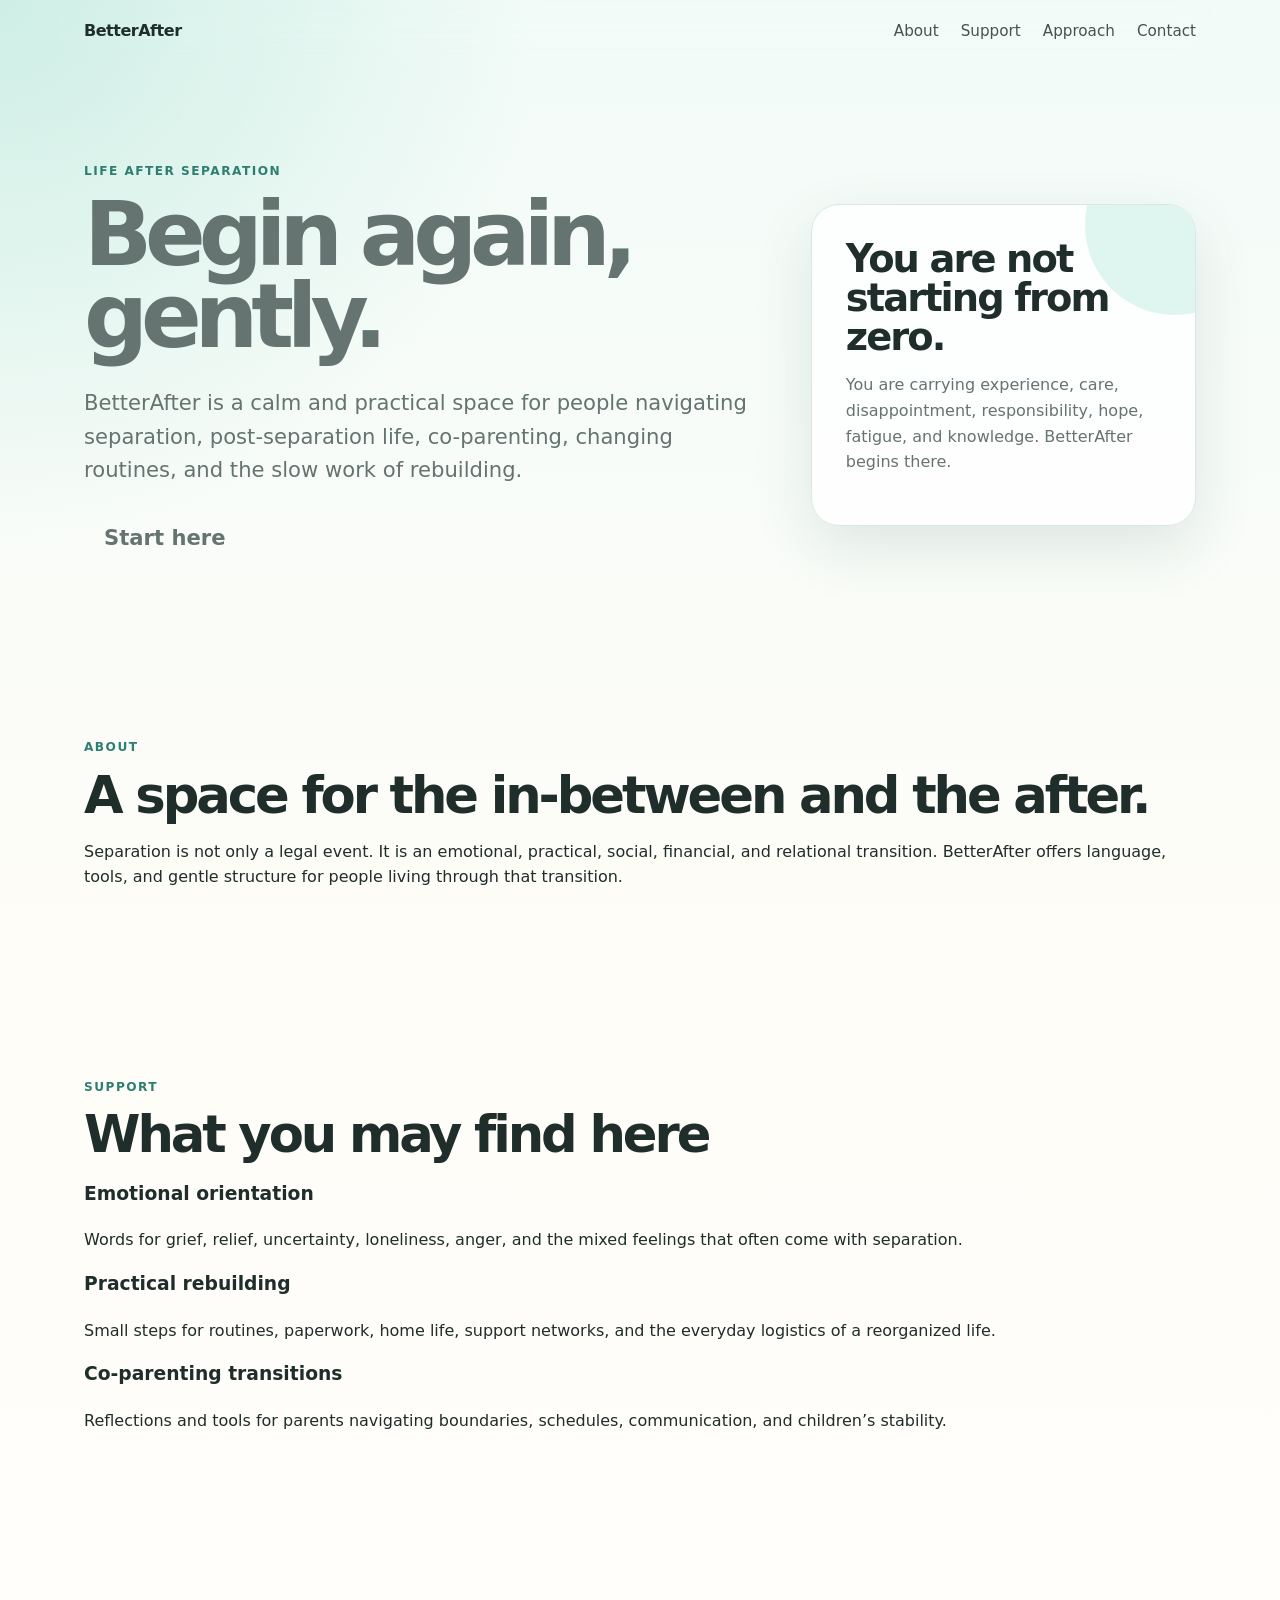
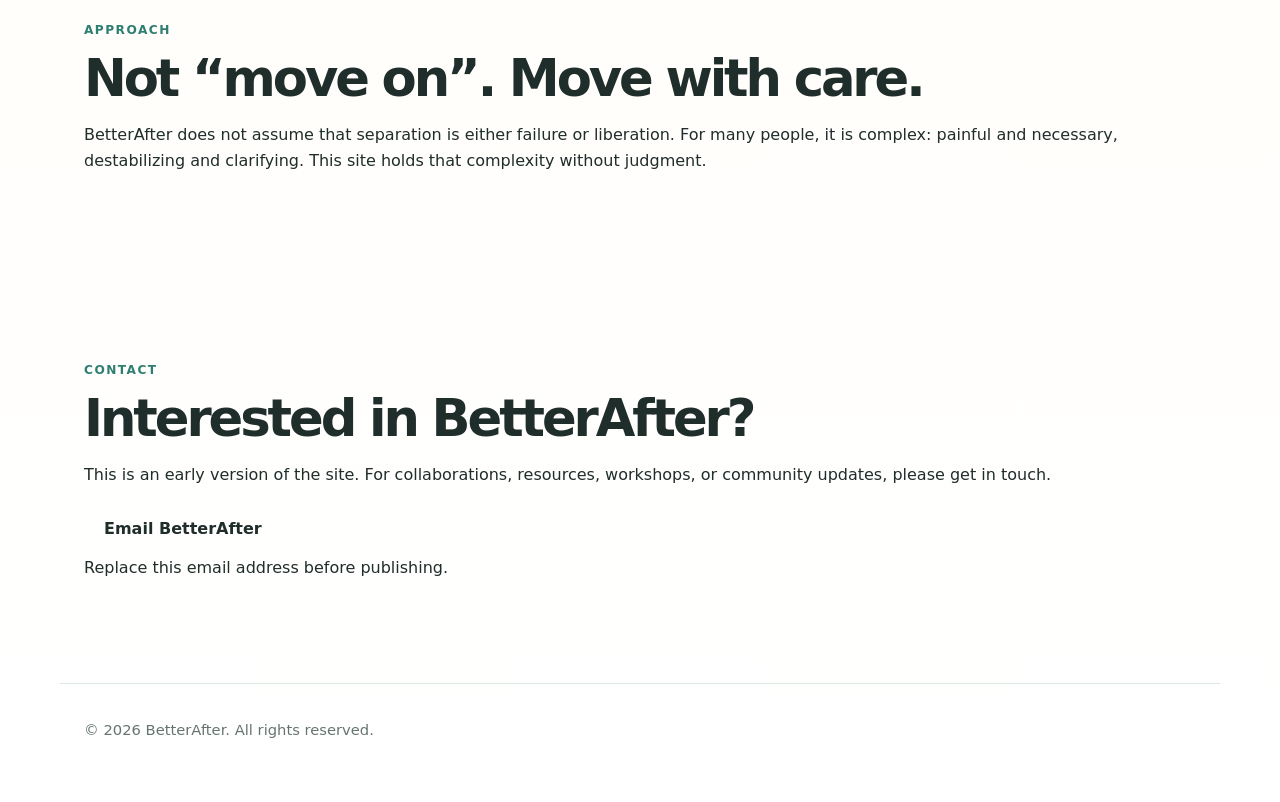
==== index.html @ f7c809de "Refactor index.html for improved content and layout Updated the content and structure of the index.h" ====
<!DOCTYPE html>
<html lang="en">
<head>
  <meta charset="UTF-8" />
  <meta name="viewport" content="width=device-width, initial-scale=1.0" />

  <title>BetterAfter</title>
  <meta name="description" content="BetterAfter is a gentle, practical space for people navigating life after separation." />

  <link rel="stylesheet" href="styles.css" />
</head>

<body>
  <header class="site-header">
    <div class="logo">BetterAfter</div>

    <nav class="main-nav">
      <a href="#about">About</a>
      <a href="#support">Support</a>
      <a href="#approach">Approach</a>
      <a href="#contact">Contact</a>
    </nav>
  </header>

  <main>
    <section class="hero">
      <div class="hero-text">
        <p class="eyebrow">Life after separation</p>
        <h1>Begin again, gently.</h1>
        <p class="lead">
          BetterAfter is a calm and practical space for people navigating separation,
          post-separation life, co-parenting, changing routines, and the slow work of rebuilding.
        </p>
        <a class="button" href="#about">Start here</a>
      </div>

      <div class="hero-card">
        <h2>You are not starting from zero.</h2>
        <p>
          You are carrying experience, care, disappointment, responsibility,
          hope, fatigue, and knowledge. BetterAfter begins there.
        </p>
      </div>
    </section>

    <section id="about" class="section">
      <p class="eyebrow">About</p>
      <h2>A space for the in-between and the after.</h2>
      <p>
        Separation is not only a legal event. It is an emotional, practical,
        social, financial, and relational transition. BetterAfter offers language,
        tools, and gentle structure for people living through that transition.
      </p>
    </section>

    <section id="support" class="section">
      <p class="eyebrow">Support</p>
      <h2>What you may find here</h2>

      <div class="cards">
        <article class="card">
          <h3>Emotional orientation</h3>
          <p>
            Words for grief, relief, uncertainty, loneliness, anger, and the mixed feelings
            that often come with separation.
          </p>
        </article>

        <article class="card">
          <h3>Practical rebuilding</h3>
          <p>
            Small steps for routines, paperwork, home life, support networks,
            and the everyday logistics of a reorganized life.
          </p>
        </article>

        <article class="card">
          <h3>Co-parenting transitions</h3>
          <p>
            Reflections and tools for parents navigating boundaries, schedules,
            communication, and children’s stability.
          </p>
        </article>
      </div>
    </section>

    <section id="approach" class="section">
      <p class="eyebrow">Approach</p>
      <h2>Not “move on”. Move with care.</h2>
      <p>
        BetterAfter does not assume that separation is either failure or liberation.
        For many people, it is complex: painful and necessary, destabilizing and clarifying.
        This site holds that complexity without judgment.
      </p>
    </section>

    <section id="contact" class="section">
      <p class="eyebrow">Contact</p>
      <h2>Interested in BetterAfter?</h2>
      <p>
        This is an early version of the site. For collaborations, resources,
        workshops, or community updates, please get in touch.
      </p>

      <a class="button" href="mailto:hello@betterafter.org">Email BetterAfter</a>
      <p class="note">Replace this email address before publishing.</p>
    </section>
  </main>

  <footer class="site-footer">
    <p>© 2026 BetterAfter. All rights reserved.</p>
  </footer>
</body>
</html>
---- styles.css ----
/* BetterAfter — static GitHub Pages stylesheet */

:root {
  --mint-50: #f2fbf8;
  --mint-100: #dff5ef;
  --mint-200: #c2eadf;
  --mint-500: #65b9a7;
  --mint-700: #2f7f71;
  --cream: #fffdf8;
  --ink: #1f2d2b;
  --muted: #657471;
  --line: #d9e8e3;
  --white: #ffffff;
  --shadow: 0 22px 60px rgba(33, 82, 73, 0.12);
  --radius-lg: 28px;
  --radius-md: 18px;
  --max-width: 1160px;
}

* {
  box-sizing: border-box;
}

html {
  scroll-behavior: smooth;
}

body {
  margin: 0;
  font-family: Inter, ui-sans-serif, system-ui, -apple-system, BlinkMacSystemFont, "Segoe UI", sans-serif;
  color: var(--ink);
  background:
    radial-gradient(circle at top left, rgba(194, 234, 223, 0.75), transparent 34rem),
    linear-gradient(180deg, var(--mint-50) 0%, var(--cream) 42%, #ffffff 100%);
  line-height: 1.6;
}

a {
  color: inherit;
}

.site-header {
  position: sticky;
  top: 0;
  z-index: 20;
  max-width: var(--max-width);
  margin: 0 auto;
  padding: 18px 24px;
  display: flex;
  align-items: center;
  justify-content: space-between;
  backdrop-filter: blur(18px);
}

.logo {
  display: inline-flex;
  align-items: center;
  gap: 10px;
  text-decoration: none;
  font-weight: 800;
  letter-spacing: -0.03em;
}

.logo-mark {
  width: 42px;
  height: 42px;
  display: grid;
  place-items: center;
  border-radius: 50%;
  background: var(--ink);
  color: var(--white);
  font-size: 0.9rem;
}

.logo-text {
  font-size: 1.15rem;
}

.main-nav {
  display: flex;
  align-items: center;
  gap: 22px;
  font-size: 0.95rem;
}

.main-nav a {
  text-decoration: none;
  color: var(--ink);
  opacity: 0.82;
}

.main-nav a:hover {
  opacity: 1;
}

.nav-button {
  padding: 10px 16px;
  border: 1px solid var(--line);
  border-radius: 999px;
  background: rgba(255, 255, 255, 0.72);
}

.hero {
  max-width: var(--max-width);
  margin: 42px auto 0;
  padding: 58px 24px 84px;
  display: grid;
  grid-template-columns: minmax(0, 1.28fr) minmax(320px, 0.72fr);
  gap: 42px;
  align-items: center;
}

.eyebrow,
.section-kicker,
.card-label,
.resource-type {
  margin: 0 0 12px;
  color: var(--mint-700);
  text-transform: uppercase;
  letter-spacing: 0.12em;
  font-size: 0.76rem;
  font-weight: 800;
}

h1,
h2,
h3,
p {
  margin-top: 0;
}

h1 {
  max-width: 850px;
  font-size: clamp(3rem, 7vw, 6.8rem);
  line-height: 0.92;
  letter-spacing: -0.08em;
  margin-bottom: 28px;
}

.hero-text {
  max-width: 720px;
  color: var(--muted);
  font-size: clamp(1.08rem, 2vw, 1.32rem);
}

.hero-actions {
  display: flex;
  gap: 14px;
  flex-wrap: wrap;
  margin-top: 32px;
}

.button {
  display: inline-flex;
  align-items: center;
  justify-content: center;
  min-height: 48px;
  padding: 13px 20px;
  border-radius: 999px;
  text-decoration: none;
  font-weight: 750;
  transition: transform 0.18s ease, box-shadow 0.18s ease, background 0.18s ease;
}

.button:hover {
  transform: translateY(-2px);
}

.button.primary {
  background: var(--ink);
  color: var(--white);
  box-shadow: 0 12px 30px rgba(31, 45, 43, 0.18);
}

.button.secondary {
  background: var(--white);
  color: var(--ink);
  border: 1px solid var(--line);
}

.hero-card {
  background: rgba(255, 255, 255, 0.82);
  border: 1px solid var(--line);
  border-radius: var(--radius-lg);
  padding: 34px;
  box-shadow: var(--shadow);
  position: relative;
  overflow: hidden;
}

.hero-card::before {
  content: "";
  position: absolute;
  width: 180px;
  height: 180px;
  right: -70px;
  top: -70px;
  background: var(--mint-100);
  border-radius: 50%;
}

.hero-card h2 {
  position: relative;
  font-size: clamp(1.8rem, 3vw, 2.6rem);
  line-height: 1.02;
  letter-spacing: -0.05em;
  margin-bottom: 16px;
}

.hero-card p {
  position: relative;
  color: var(--muted);
}

.strip {
  border-top: 1px solid var(--line);
  border-bottom: 1px solid var(--line);
  background: rgba(255, 255, 255, 0.72);
  padding: 26px 24px;
}

.strip p {
  max-width: 920px;
  margin: 0 auto;
  text-align: center;
  font-size: clamp(1.15rem, 2vw, 1.55rem);
  letter-spacing: -0.02em;
  font-weight: 680;
}

.section {
  max-width: var(--max-width);
  margin: 0 auto;
  padding: 86px 24px;
}

.two-column {
  display: grid;
  grid-template-columns: 0.9fr 1.1fr;
  gap: 72px;
}

.section h2 {
  font-size: clamp(2rem, 4vw, 3.8rem);
  line-height: 1;
  letter-spacing: -0.06em;
  margin-bottom: 18px;
}

.section-text {
  color: var(--muted);
  font-size: 1.08rem;
}

.section-heading {
  max-width: 760px;
  margin-bottom: 34px;
}

.cards-grid {
  display: grid;
  grid-template-columns: repeat(4, 1fr);
  gap: 18px;
}

.info-card {
  background: var(--white);
  border: 1px solid var(--line);
  border-radius: var(--radius-md);
  padding: 24px;
  box-shadow: 0 12px 34px rgba(33, 82, 73, 0.07);
}

.icon {
  display: inline-grid;
  place-items: center;
  width: 42px;
  height: 42px;
  border-radius: 50%;
  background: var(--mint-100);
  color: var(--mint-700);
  font-weight: 850;
  font-size: 0.8rem;
  margin-bottom: 28px;
}

.info-card h3,
.resource-item h3,
.principles h3 {
  font-size: 1.25rem;
  line-height: 1.12;
  letter-spacing: -0.035em;
  margin-bottom: 10px;
}

.info-card p,
.resource-item p,
.principles p {
  color: var(--muted);
  margin-bottom: 0;
}

.soft-panel {
  background: var(--ink);
  color: var(--white);
  border-radius: var(--radius-lg);
  padding: 54px;
  display: grid;
  grid-template-columns: 1fr 1fr;
  gap: 54px;
  margin-top: 32px;
  margin-bottom: 32px;
  box-shadow: var(--shadow);
}

.soft-panel .section-kicker {
  color: var(--mint-200);
}

.soft-panel p {
  color: rgba(255, 255, 255, 0.78);
}

.principles {
  display: grid;
  gap: 16px;
}

.principles > div {
  border: 1px solid rgba(255, 255, 255, 0.16);
  border-radius: var(--radius-md);
  padding: 22px;
  background: rgba(255, 255, 255, 0.04);
}

.principles h3 {
  color: var(--white);
}

.resource-list {
  display: grid;
  gap: 16px;
}

.resource-item {
  display: grid;
  grid-template-columns: 150px 1fr 1.3fr auto;
  gap: 22px;
  align-items: center;
  background: var(--white);
  border: 1px solid var(--line);
  border-radius: var(--radius-md);
  padding: 22px;
}

.resource-item .resource-type,
.resource-item h3,
.resource-item p {
  margin: 0;
}

.resource-item a {
  color: var(--mint-700);
  font-weight: 800;
  text-decoration: none;
  white-space: nowrap;
}

.community-section {
  border-top: 1px solid var(--line);
}

.contact-section {
  padding-top: 34px;
}

.contact-card {
  max-width: 760px;
  margin: 0 auto;
  text-align: center;
  background: linear-gradient(180deg, var(--mint-100), var(--white));
  border: 1px solid var(--line);
  border-radius: var(--radius-lg);
  padding: 48px 34px;
  box-shadow: var(--shadow);
}

.contact-card p {
  color: var(--muted);
}

.small-note {
  margin-top: 18px;
  font-size: 0.88rem;
}

.site-footer {
  max-width: var(--max-width);
  margin: 0 auto;
  padding: 34px 24px 46px;
  border-top: 1px solid var(--line);
  display: flex;
  justify-content: space-between;
  gap: 20px;
  color: var(--muted);
  font-size: 0.92rem;
}

.footer-note {
  margin-bottom: 0;
}

@media (max-width: 960px) {
  .site-header {
    align-items: flex-start;
    gap: 18px;
  }

  .main-nav {
    justify-content: flex-end;
    flex-wrap: wrap;
    gap: 12px 18px;
  }

  .hero,
  .two-column,
  .soft-panel {
    grid-template-columns: 1fr;
  }

  .hero {
    padding-top: 34px;
  }

  .cards-grid {
    grid-template-columns: repeat(2, 1fr);
  }

  .resource-item {
    grid-template-columns: 1fr;
  }
}

@media (max-width: 640px) {
  .site-header {
    position: static;
    flex-direction: column;
  }

  .main-nav {
    justify-content: flex-start;
  }

  .hero {
    margin-top: 12px;
    padding-bottom: 54px;
  }

  h1 {
    font-size: clamp(2.7rem, 18vw, 4.7rem);
  }

  .cards-grid {
    grid-template-columns: 1fr;
  }

  .soft-panel {
    padding: 32px 22px;
    border-radius: 22px;
  }

  .site-footer {
    flex-direction: column;
  }
}
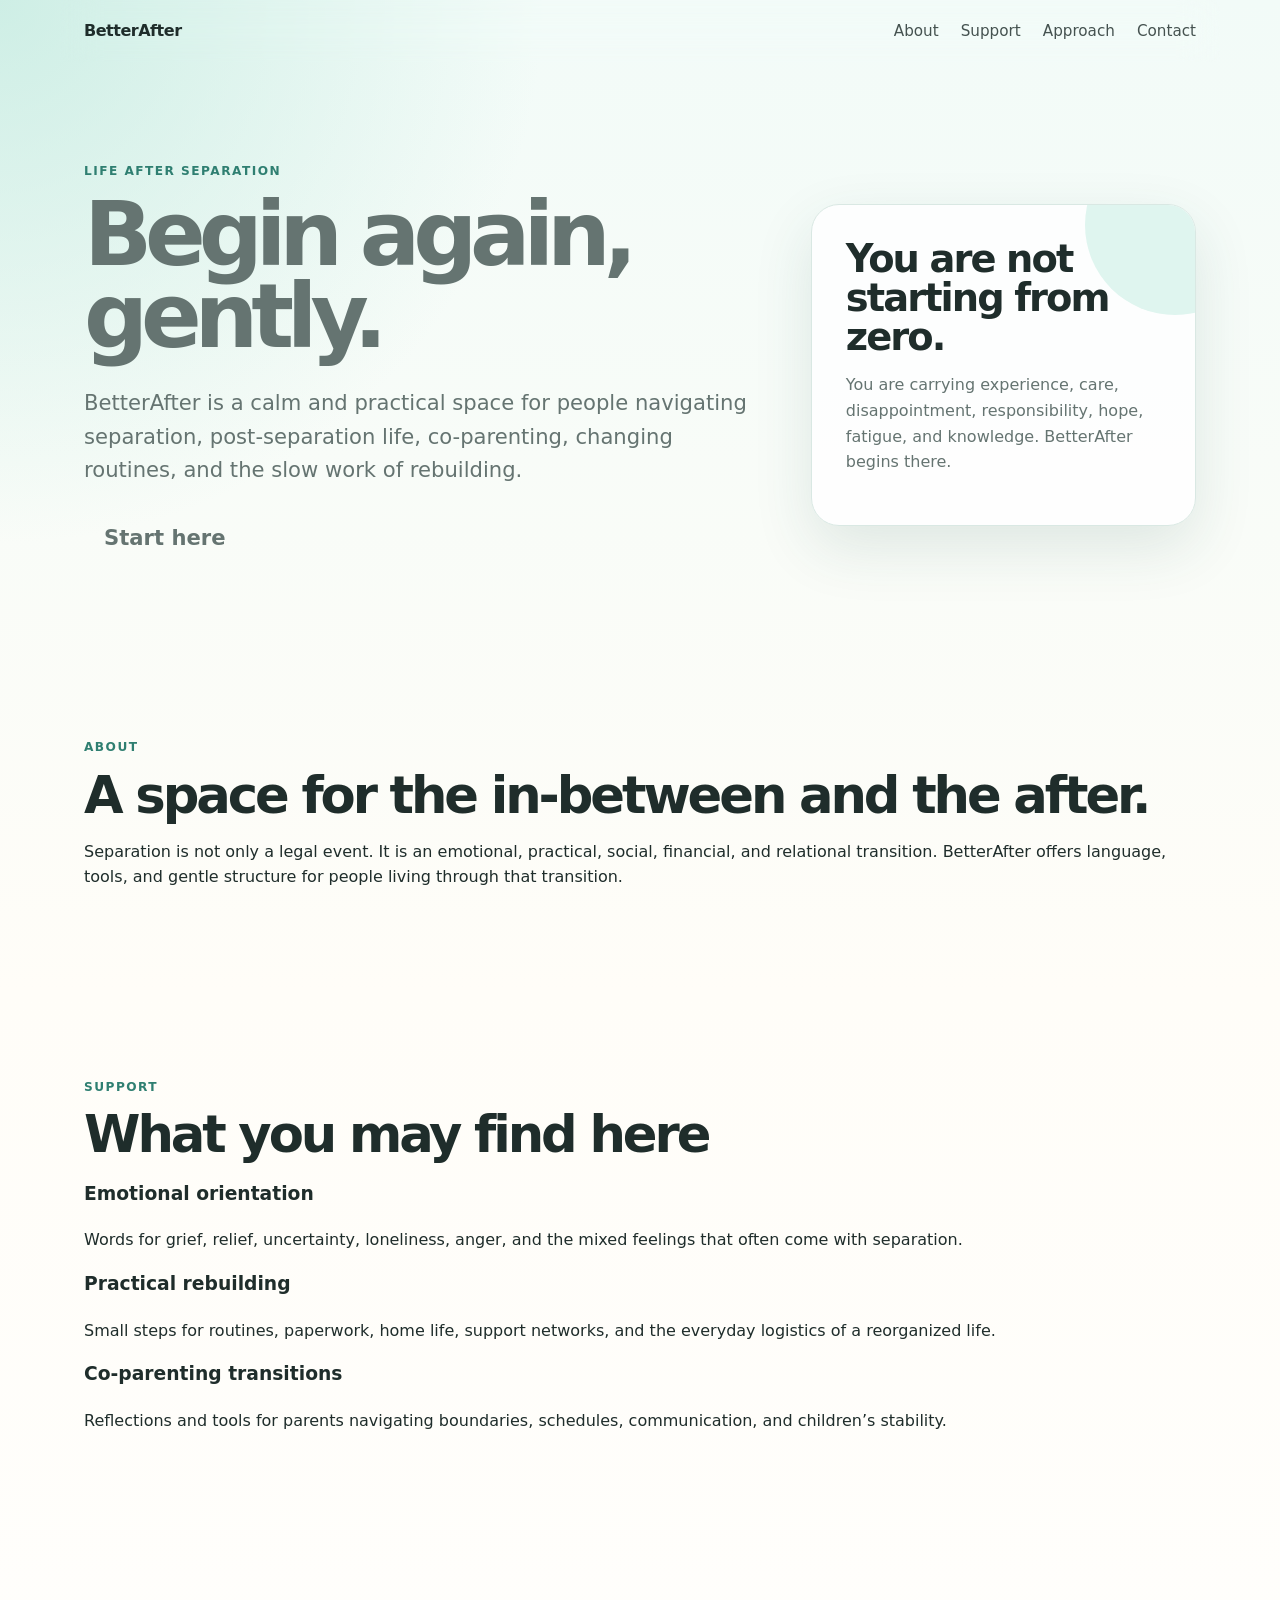
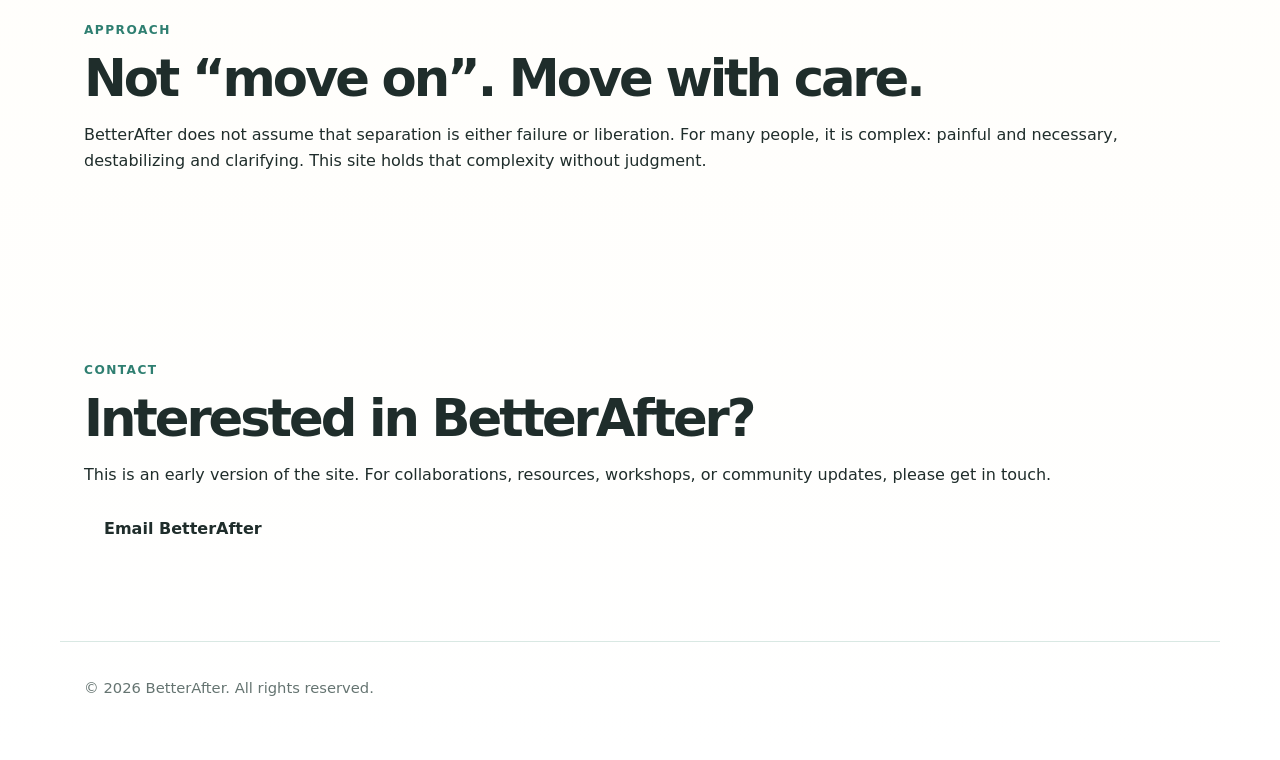
==== commit f31c0df3: "Change contact email address in index.html Updated email address in the contact link." ====
--- a/index.html
+++ b/index.html
@@ -102,8 +102,8 @@
         workshops, or community updates, please get in touch.
       </p>
 
-      <a class="button" href="mailto:hello@betterafter.org">Email BetterAfter</a>
-      <p class="note">Replace this email address before publishing.</p>
+      <a class="button" href="mailto:inbarliv@fmail.com">Email BetterAfter</a>
+   
     </section>
   </main>
 
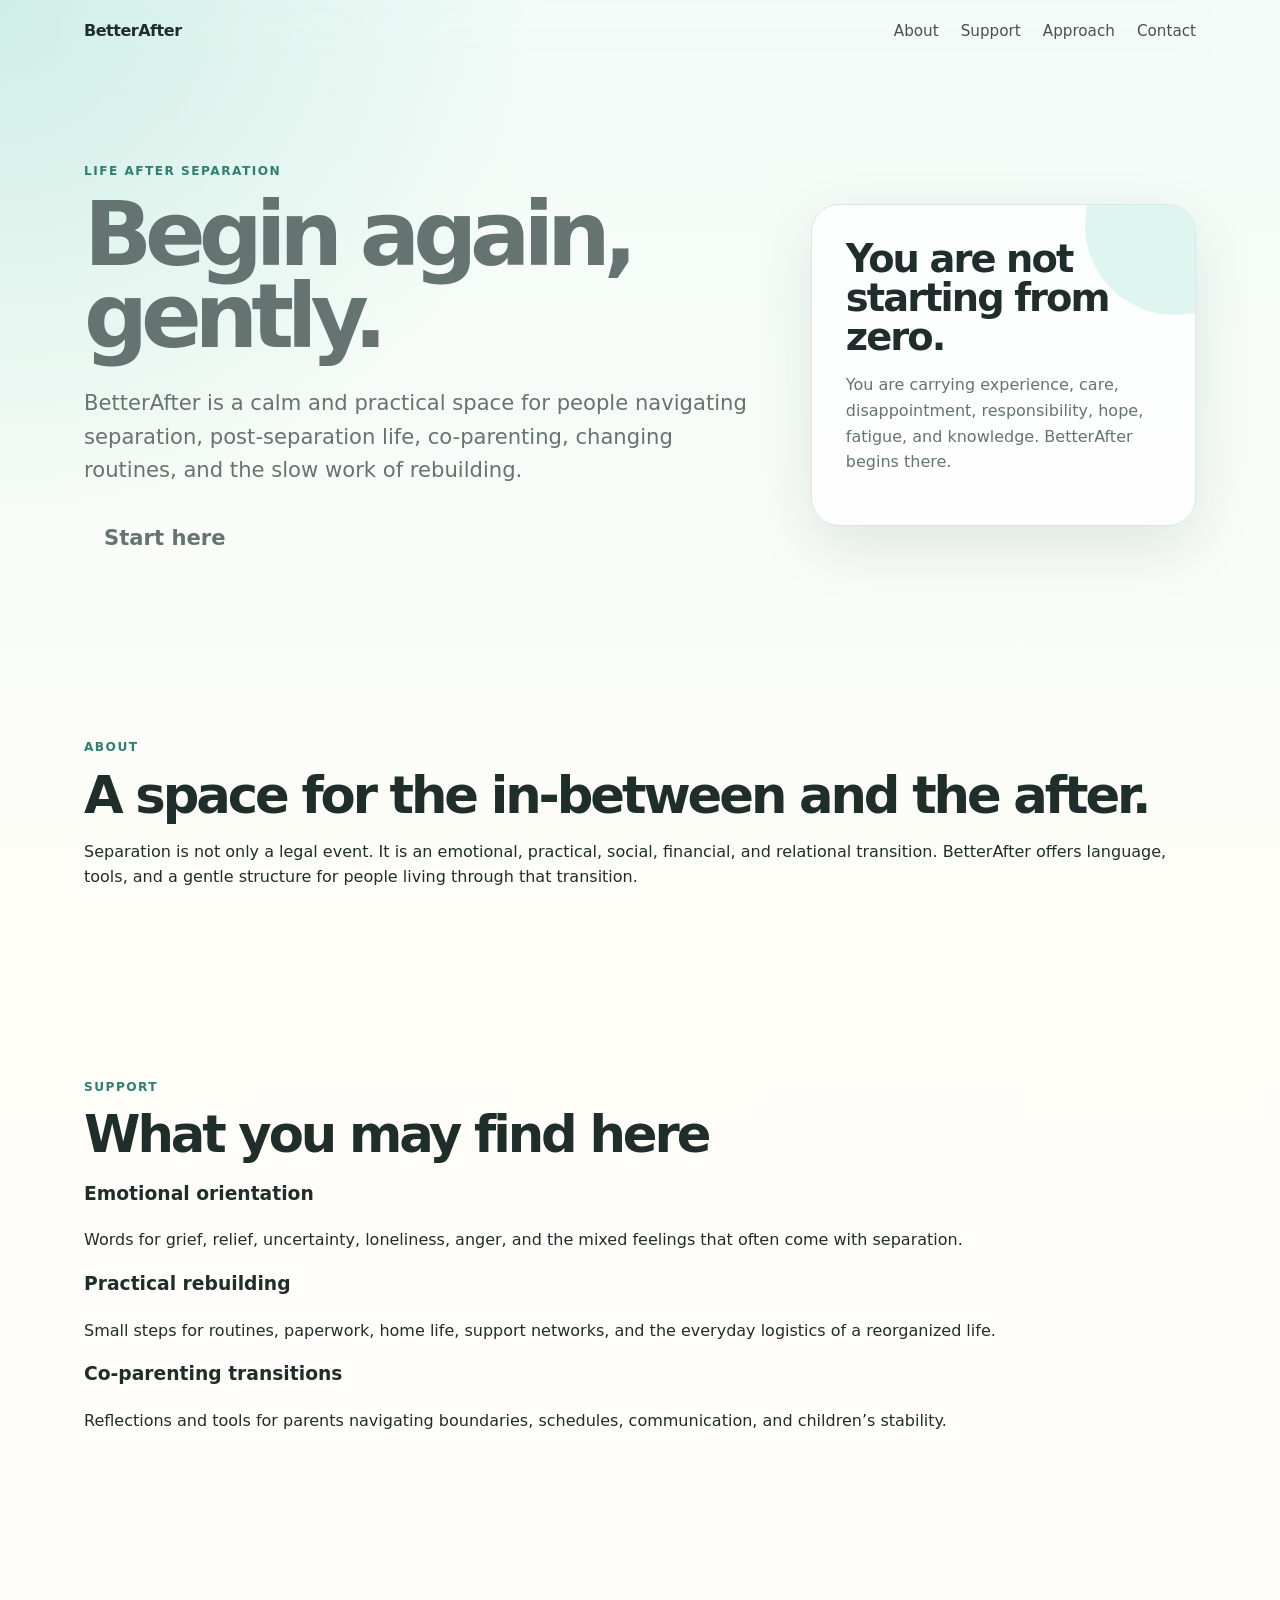
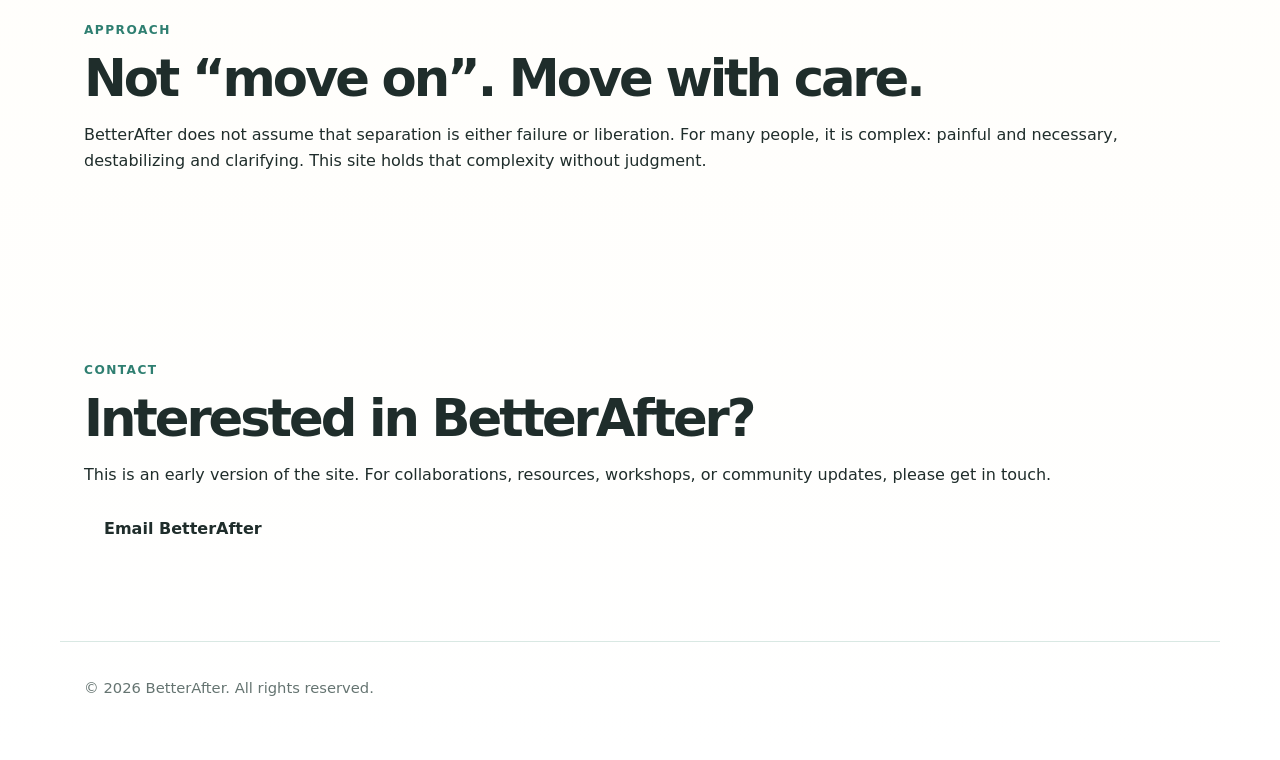
==== commit f085dd89: "Fix email address and minor text adjustments" ====
--- a/index.html
+++ b/index.html
@@ -49,7 +49,7 @@
       <p>
         Separation is not only a legal event. It is an emotional, practical,
         social, financial, and relational transition. BetterAfter offers language,
-        tools, and gentle structure for people living through that transition.
+        tools, and a gentle structure for people living through that transition.
       </p>
     </section>
 
@@ -99,11 +99,10 @@
       <h2>Interested in BetterAfter?</h2>
       <p>
         This is an early version of the site. For collaborations, resources,
-        workshops, or community updates, please get in touch.
+        workshops, or community updates, please get in touch. 
       </p>
 
-      <a class="button" href="mailto:inbarliv@fmail.com">Email BetterAfter</a>
-   
+      <a class="button" href="mailto:inbarliv@gmail.com">Email BetterAfter</a>
     </section>
   </main>
 
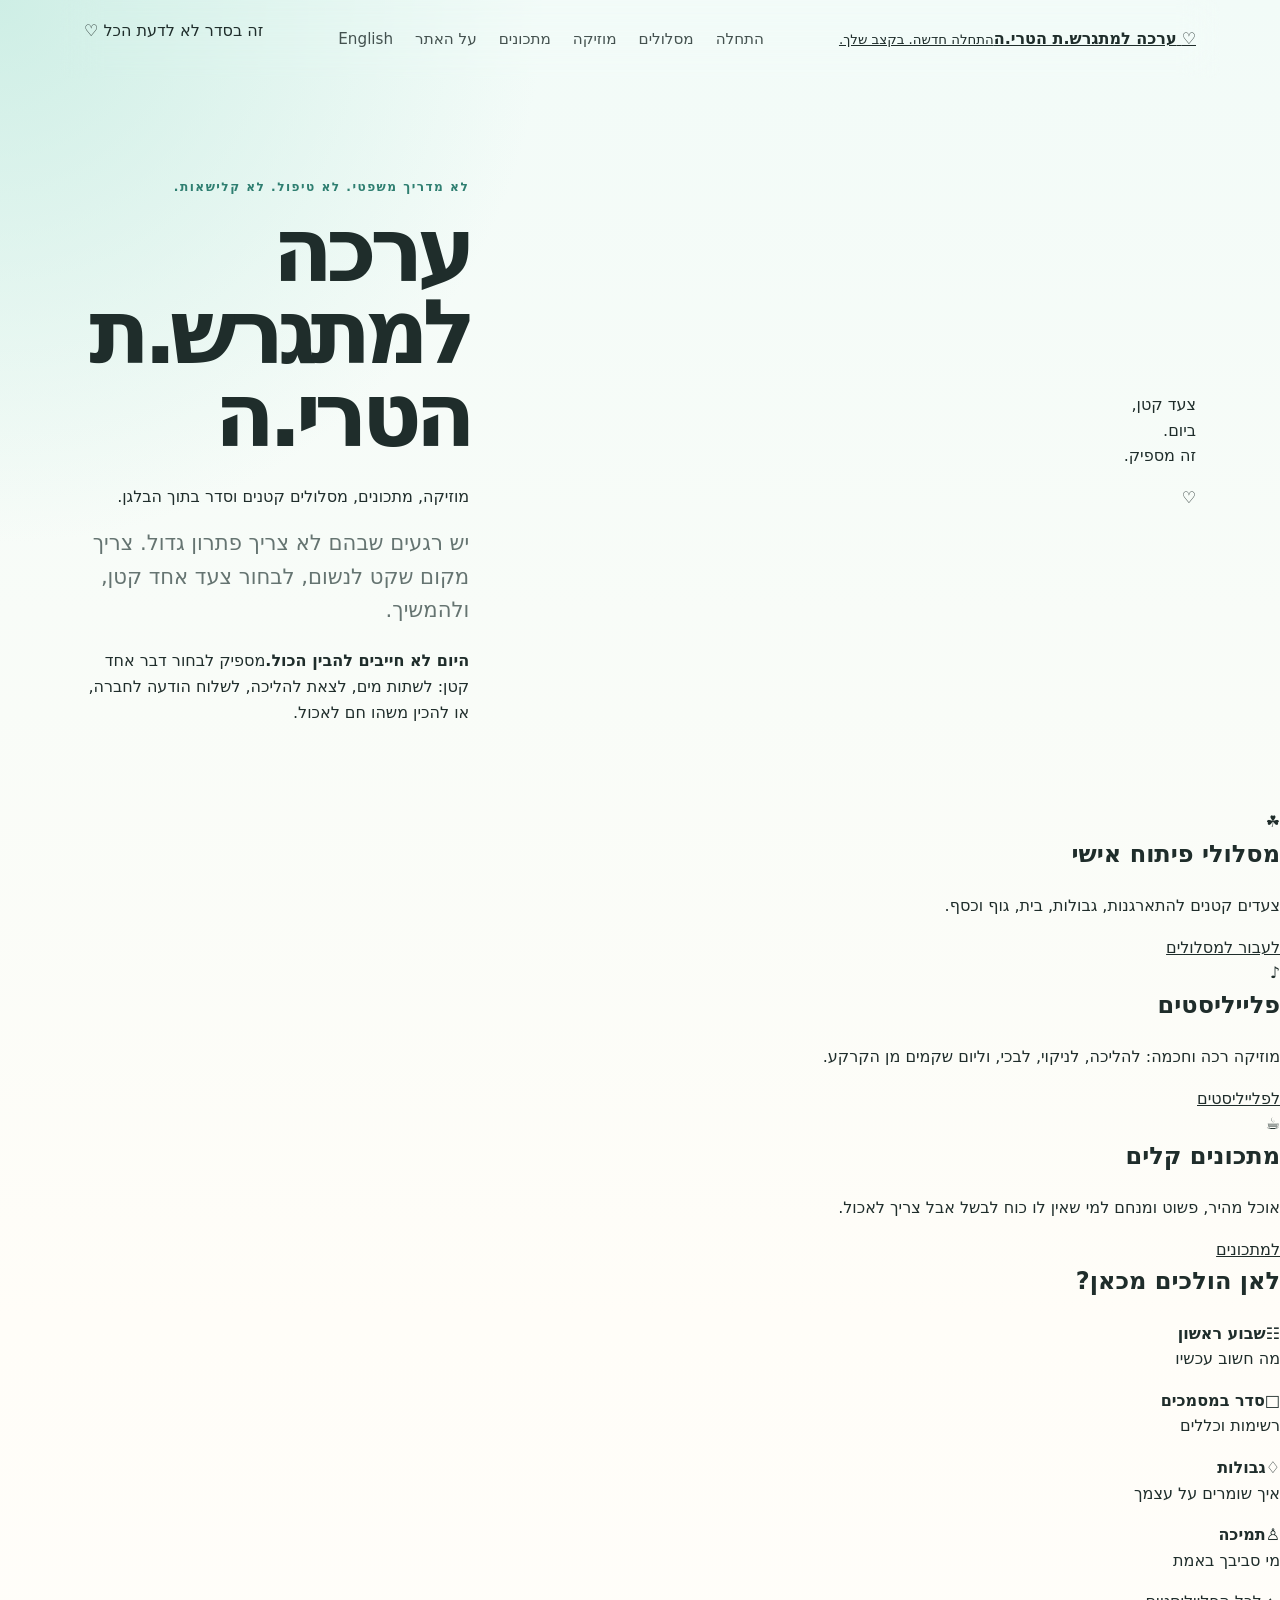
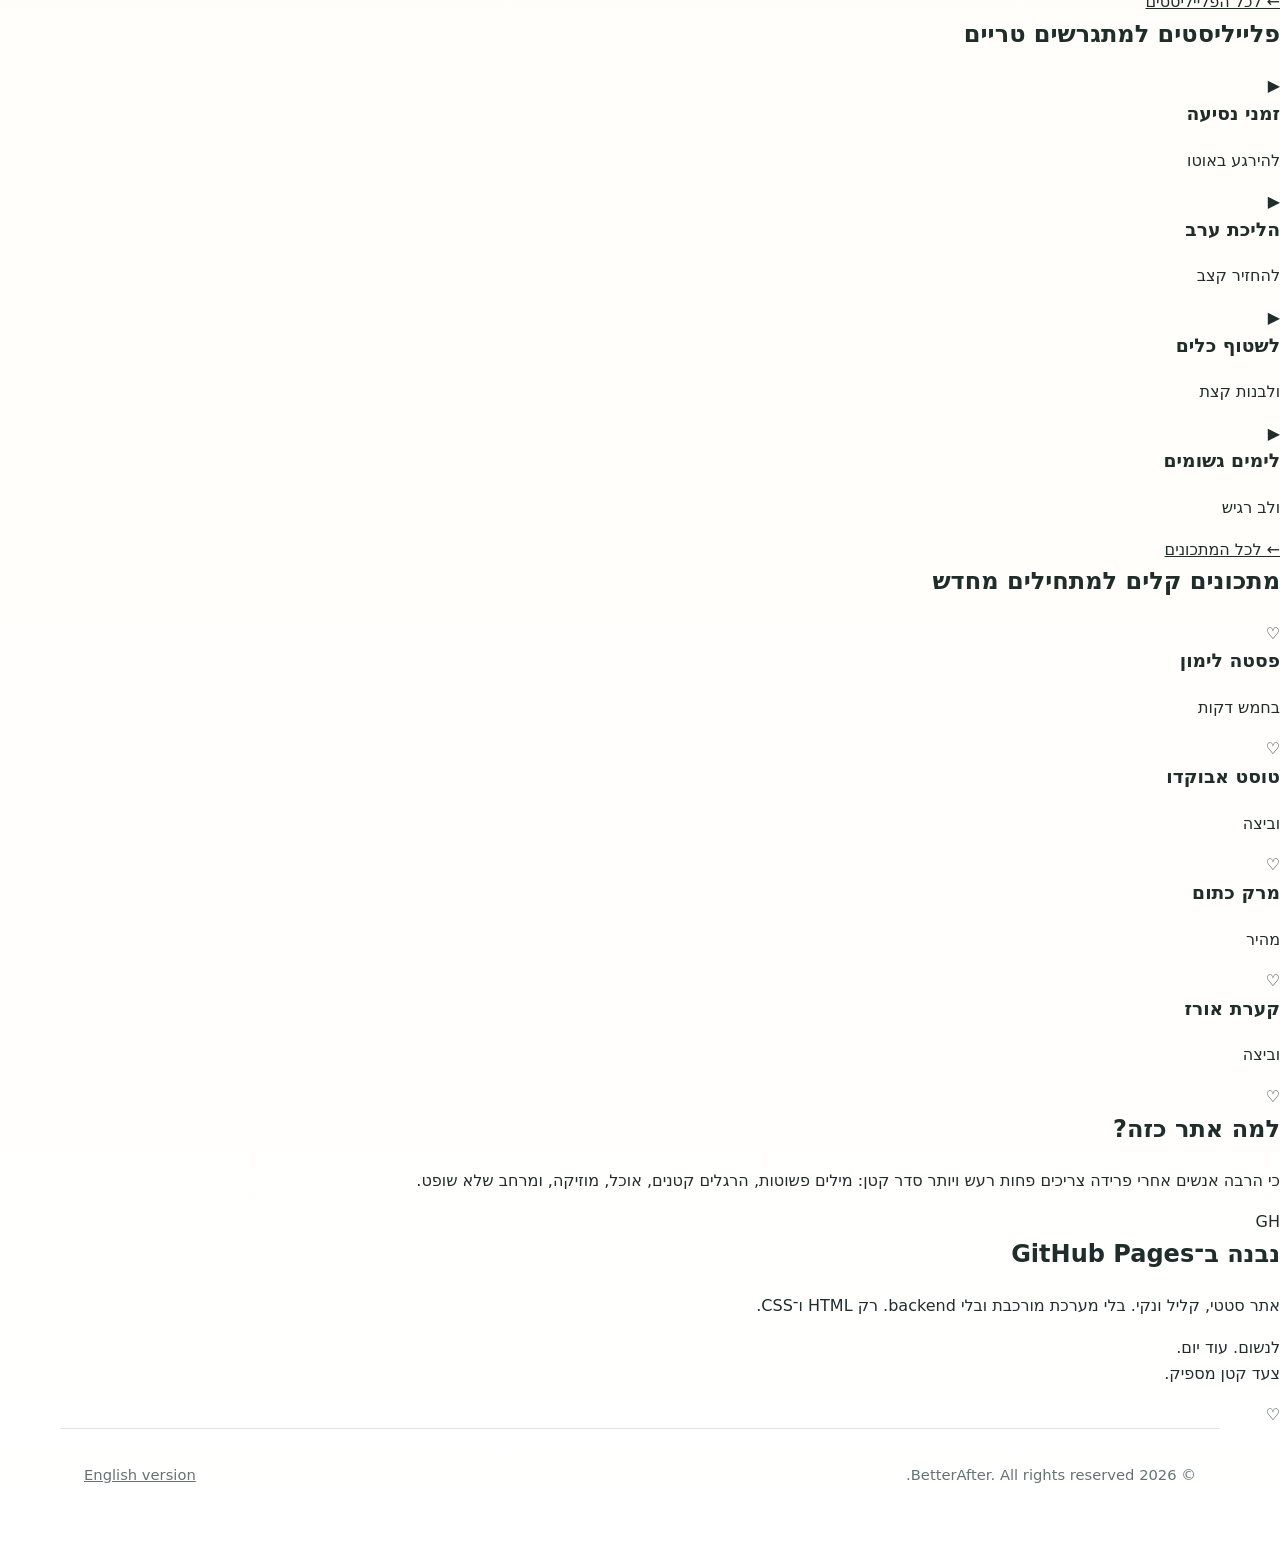
==== commit 0a4806eb: "Add files via upload" ====
--- a/index.html
+++ b/index.html
@@ -1,113 +1,88 @@
 <!DOCTYPE html>
-<html lang="en">
+<html lang="he" dir="rtl">
 <head>
   <meta charset="UTF-8" />
   <meta name="viewport" content="width=device-width, initial-scale=1.0" />
-
-  <title>BetterAfter</title>
-  <meta name="description" content="BetterAfter is a gentle, practical space for people navigating life after separation." />
-
+  <title>ערכה למתגרש.ת הטרי.ה | BetterAfter</title>
+  <meta name="description" content="ערכה עדינה, פרקטית ולא שיפוטית למי שנמצאים אחרי פרידה, במהלך פרידה או בתחילת חיים חדשים." />
   <link rel="stylesheet" href="styles.css" />
 </head>
-
 <body>
   <header class="site-header">
-    <div class="logo">BetterAfter</div>
-
-    <nav class="main-nav">
-      <a href="#about">About</a>
-      <a href="#support">Support</a>
-      <a href="#approach">Approach</a>
-      <a href="#contact">Contact</a>
+    <a class="brand" href="index.html" aria-label="BetterAfter homepage">
+      <span class="brand-icon">♡</span>
+      <span><strong>ערכה למתגרש.ת הטרי.ה</strong><small>התחלה חדשה. בקצב שלך.</small></span>
+    </a>
+    <nav class="main-nav" aria-label="ניווט ראשי">
+      <a class="active" href="index.html">התחלה</a>
+      <a href="#paths">מסלולים</a>
+      <a href="#music">מוזיקה</a>
+      <a href="#food">מתכונים</a>
+      <a href="#about">על האתר</a>
+      <a class="language-link" href="en.html">English</a>
     </nav>
+    <p class="tiny-note">זה בסדר לא לדעת הכל ♡</p>
   </header>
 
   <main>
     <section class="hero">
-      <div class="hero-text">
-        <p class="eyebrow">Life after separation</p>
-        <h1>Begin again, gently.</h1>
-        <p class="lead">
-          BetterAfter is a calm and practical space for people navigating separation,
-          post-separation life, co-parenting, changing routines, and the slow work of rebuilding.
-        </p>
-        <a class="button" href="#about">Start here</a>
+      <div class="hero-image" aria-hidden="true">
+        <div class="photo-card">
+          <div class="cup"></div>
+          <div class="notebook"><p>צעד קטן,<br>ביום.<br>זה מספיק.</p><span>♡</span></div>
+        </div>
       </div>
-
-      <div class="hero-card">
-        <h2>You are not starting from zero.</h2>
-        <p>
-          You are carrying experience, care, disappointment, responsibility,
-          hope, fatigue, and knowledge. BetterAfter begins there.
-        </p>
+      <div class="hero-content">
+        <p class="eyebrow">לא מדריך משפטי. לא טיפול. לא קלישאות.</p>
+        <h1>ערכה למתגרש.ת הטרי.ה</h1>
+        <p class="hero-subtitle">מוזיקה, מתכונים, מסלולים קטנים וסדר בתוך הבלגן.</p>
+        <p class="hero-text">יש רגעים שבהם לא צריך פתרון גדול. צריך מקום שקט לנשום, לבחור צעד אחד קטן, ולהמשיך.</p>
+        <div class="soft-message"><strong>היום לא חייבים להבין הכול.</strong><span>מספיק לבחור דבר אחד קטן: לשתות מים, לצאת להליכה, לשלוח הודעה לחברה, או להכין משהו חם לאכול.</span></div>
       </div>
     </section>
 
-    <section id="about" class="section">
-      <p class="eyebrow">About</p>
-      <h2>A space for the in-between and the after.</h2>
-      <p>
-        Separation is not only a legal event. It is an emotional, practical,
-        social, financial, and relational transition. BetterAfter offers language,
-        tools, and a gentle structure for people living through that transition.
-      </p>
+    <section id="paths" class="quick-cards" aria-label="שלוש כניסות ראשיות">
+      <article class="quick-card"><div class="circle-icon">☘</div><h2>מסלולי פיתוח אישי</h2><p>צעדים קטנים להתארגנות, גבולות, בית, גוף וכסף.</p><a href="#first-steps">לעבור למסלולים</a></article>
+      <article class="quick-card"><div class="circle-icon">♪</div><h2>פלייליסטים</h2><p>מוזיקה רכה וחכמה: להליכה, לניקוי, לבכי, וליום שקמים מן הקרקע.</p><a href="#music">לפלייליסטים</a></article>
+      <article class="quick-card"><div class="circle-icon">☕</div><h2>מתכונים קלים</h2><p>אוכל מהיר, פשוט ומנחם למי שאין לו כוח לבשל אבל צריך לאכול.</p><a href="#food">למתכונים</a></article>
     </section>
 
-    <section id="support" class="section">
-      <p class="eyebrow">Support</p>
-      <h2>What you may find here</h2>
-
-      <div class="cards">
-        <article class="card">
-          <h3>Emotional orientation</h3>
-          <p>
-            Words for grief, relief, uncertainty, loneliness, anger, and the mixed feelings
-            that often come with separation.
-          </p>
-        </article>
-
-        <article class="card">
-          <h3>Practical rebuilding</h3>
-          <p>
-            Small steps for routines, paperwork, home life, support networks,
-            and the everyday logistics of a reorganized life.
-          </p>
-        </article>
-
-        <article class="card">
-          <h3>Co-parenting transitions</h3>
-          <p>
-            Reflections and tools for parents navigating boundaries, schedules,
-            communication, and children’s stability.
-          </p>
-        </article>
-      </div>
+    <section id="first-steps" class="dashboard">
+      <article class="panel small-panel">
+        <h2>לאן הולכים מכאן?</h2>
+        <div class="icon-list">
+          <div><span>☷</span><strong>שבוע ראשון</strong><p>מה חשוב עכשיו</p></div>
+          <div><span>□</span><strong>סדר במסמכים</strong><p>רשימות וכללים</p></div>
+          <div><span>♢</span><strong>גבולות</strong><p>איך שומרים על עצמך</p></div>
+          <div><span>♙</span><strong>תמיכה</strong><p>מי סביבך באמת</p></div>
+        </div>
+      </article>
+      <article id="music" class="panel wide-panel">
+        <div class="panel-title-row"><a href="#">← לכל הפלייליסטים</a><h2>פלייליסטים למתגרשים טריים</h2></div>
+        <div class="media-row">
+          <div class="media-card"><div class="media-thumb thumb-one"><span>▶</span></div><h3>זמני נסיעה</h3><p>להירגע באוטו</p></div>
+          <div class="media-card"><div class="media-thumb thumb-two"><span>▶</span></div><h3>הליכת ערב</h3><p>להחזיר קצב</p></div>
+          <div class="media-card"><div class="media-thumb thumb-three"><span>▶</span></div><h3>לשטוף כלים</h3><p>ולבנות קצת</p></div>
+          <div class="media-card"><div class="media-thumb thumb-four"><span>▶</span></div><h3>לימים גשומים</h3><p>ולב רגיש</p></div>
+        </div>
+      </article>
+      <article id="food" class="panel wide-panel">
+        <div class="panel-title-row"><a href="#">← לכל המתכונים</a><h2>מתכונים קלים למתחילים מחדש</h2></div>
+        <div class="media-row">
+          <div class="media-card"><div class="food-thumb food-one"><span>♡</span></div><h3>פסטה לימון</h3><p>בחמש דקות</p></div>
+          <div class="media-card"><div class="food-thumb food-two"><span>♡</span></div><h3>טוסט אבוקדו</h3><p>וביצה</p></div>
+          <div class="media-card"><div class="food-thumb food-three"><span>♡</span></div><h3>מרק כתום</h3><p>מהיר</p></div>
+          <div class="media-card"><div class="food-thumb food-four"><span>♡</span></div><h3>קערת אורז</h3><p>וביצה</p></div>
+        </div>
+      </article>
     </section>
 
-    <section id="approach" class="section">
-      <p class="eyebrow">Approach</p>
-      <h2>Not “move on”. Move with care.</h2>
-      <p>
-        BetterAfter does not assume that separation is either failure or liberation.
-        For many people, it is complex: painful and necessary, destabilizing and clarifying.
-        This site holds that complexity without judgment.
-      </p>
-    </section>
-
-    <section id="contact" class="section">
-      <p class="eyebrow">Contact</p>
-      <h2>Interested in BetterAfter?</h2>
-      <p>
-        This is an early version of the site. For collaborations, resources,
-        workshops, or community updates, please get in touch. 
-      </p>
-
-      <a class="button" href="mailto:inbarliv@gmail.com">Email BetterAfter</a>
+    <section id="about" class="bottom-grid">
+      <article class="bottom-card"><div class="line-heart">♡</div><h2>למה אתר כזה?</h2><p>כי הרבה אנשים אחרי פרידה צריכים פחות רעש ויותר סדר קטן: מילים פשוטות, הרגלים קטנים, אוכל, מוזיקה, ומרחב שלא שופט.</p></article>
+      <article class="bottom-card github-card"><div class="github-mark">GH</div><h2>נבנה ב־GitHub Pages</h2><p>אתר סטטי, קליל ונקי. בלי מערכת מורכבת ובלי backend. רק HTML ו־CSS.</p></article>
+      <article class="bottom-card handwritten"><p>לנשום. עוד יום.<br>צעד קטן מספיק.</p><span>♡</span></article>
     </section>
   </main>
-
-  <footer class="site-footer">
-    <p>© 2026 BetterAfter. All rights reserved.</p>
-  </footer>
+  <footer class="site-footer"><p>© 2026 BetterAfter. All rights reserved.</p><a href="en.html">English version</a></footer>
 </body>
 </html>
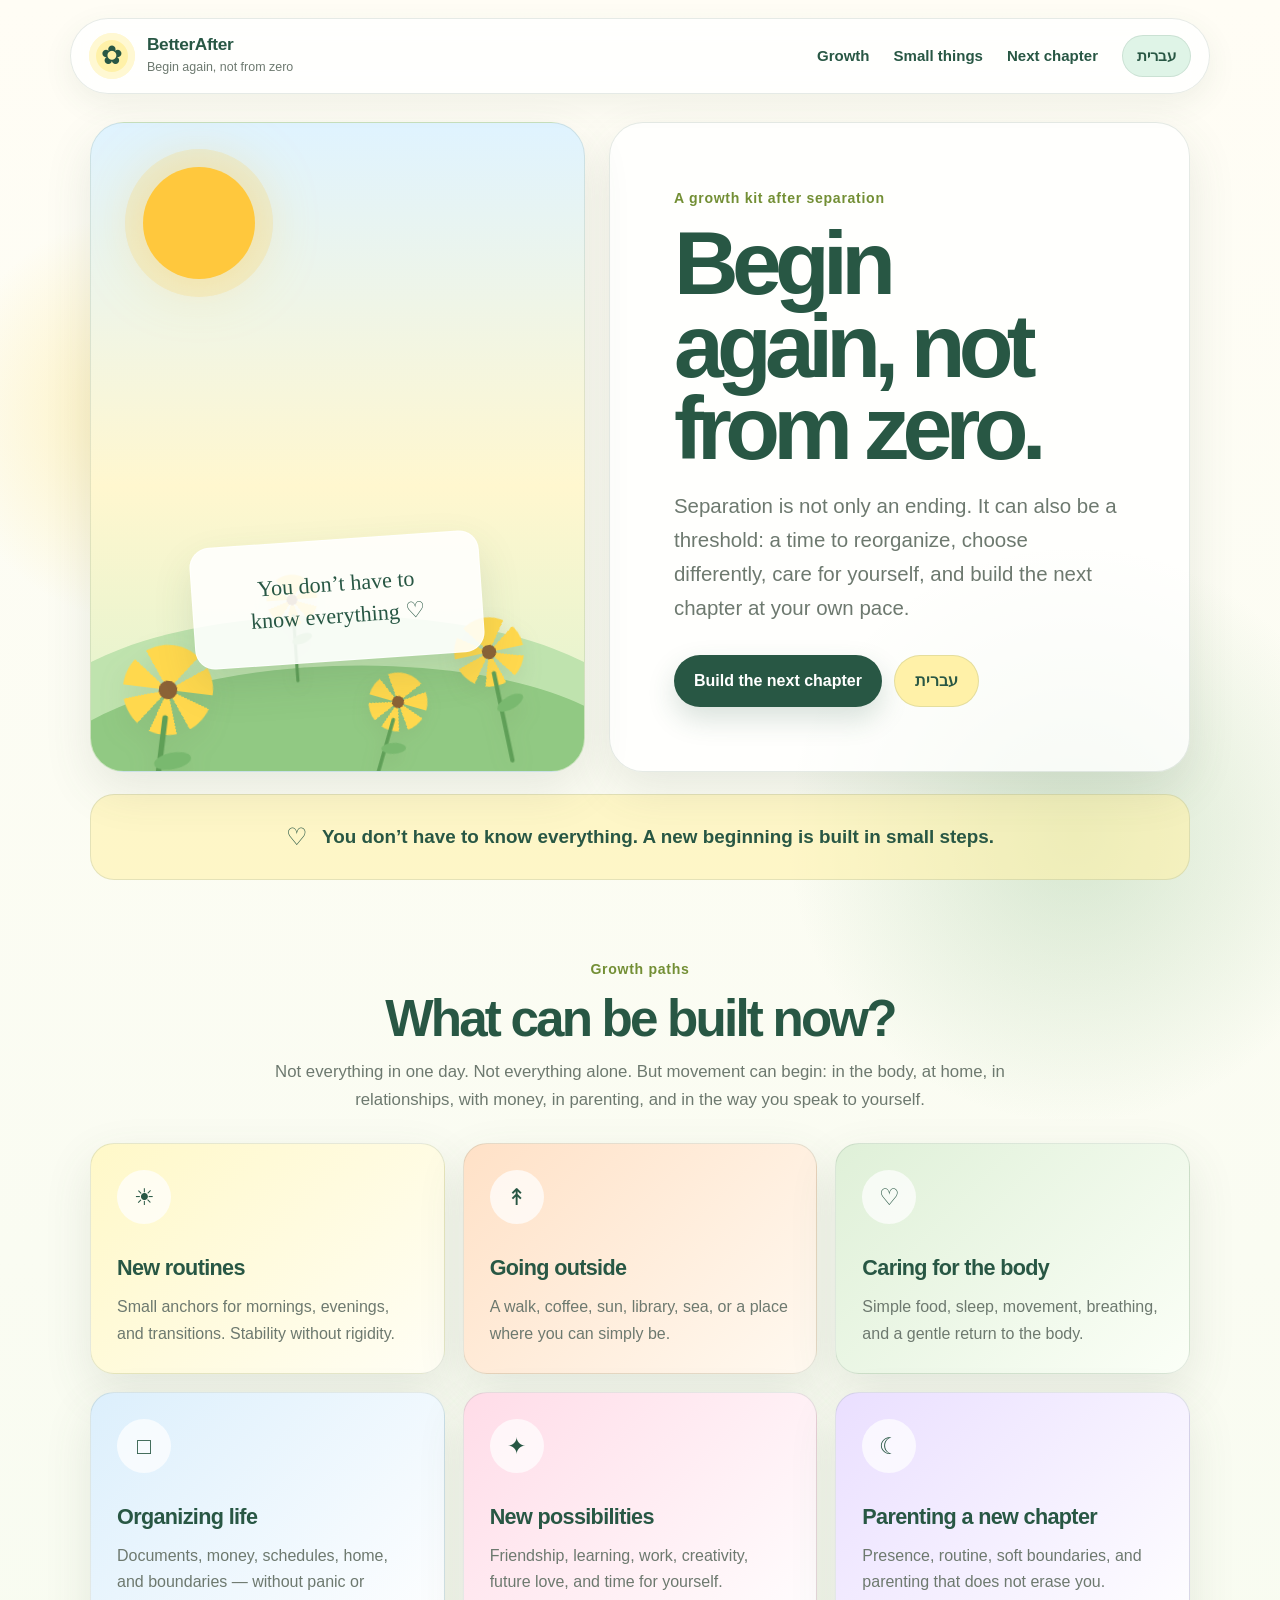
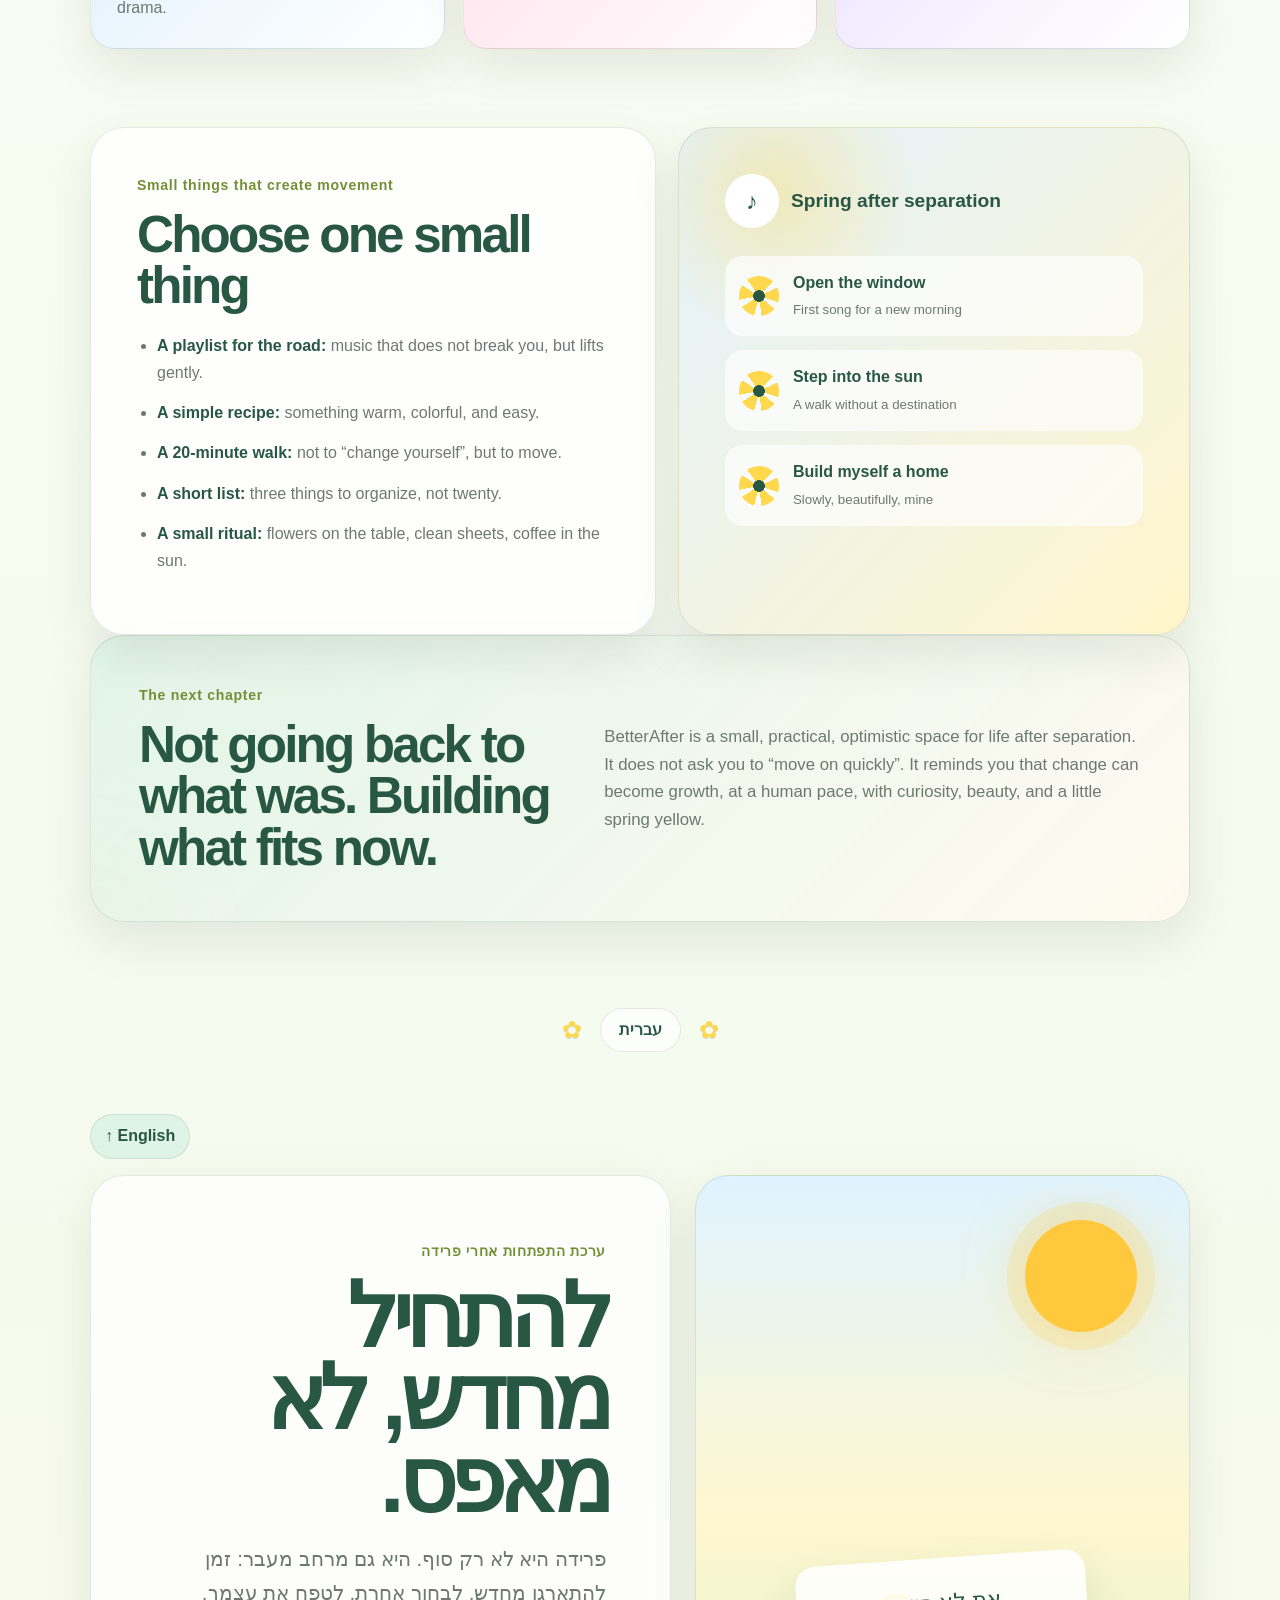
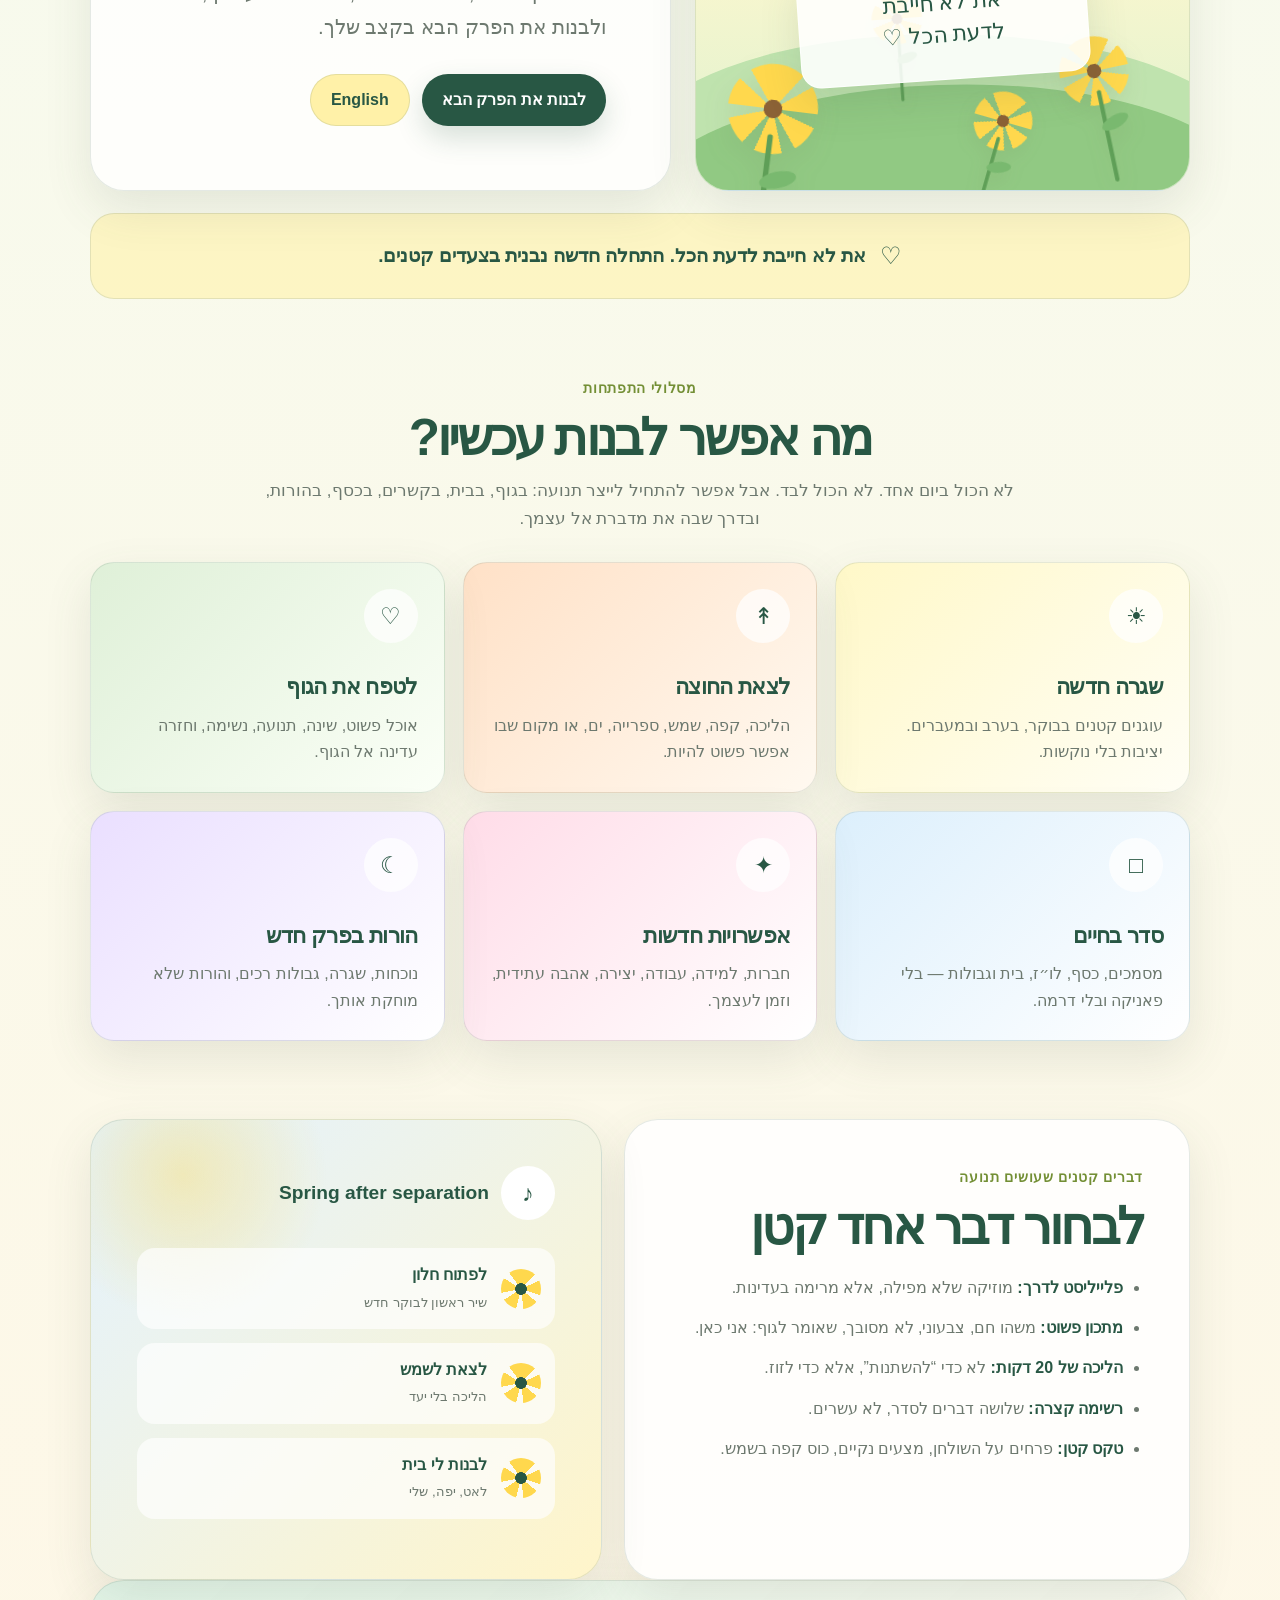
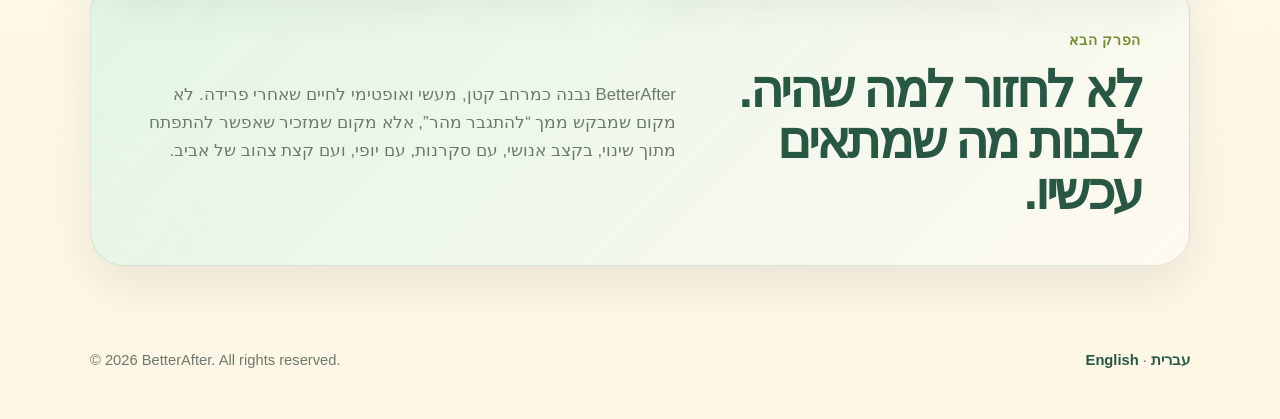
==== commit ae799bec: "Add files via upload" ====
--- a/index.html
+++ b/index.html
@@ -1,88 +1,348 @@
 <!DOCTYPE html>
-<html lang="he" dir="rtl">
+<html lang="en">
 <head>
   <meta charset="UTF-8" />
   <meta name="viewport" content="width=device-width, initial-scale=1.0" />
-  <title>ערכה למתגרש.ת הטרי.ה | BetterAfter</title>
-  <meta name="description" content="ערכה עדינה, פרקטית ולא שיפוטית למי שנמצאים אחרי פרידה, במהלך פרידה או בתחילת חיים חדשים." />
+
+  <title>BetterAfter | Begin again, not from zero</title>
+  <meta name="description" content="BetterAfter is a gentle, colorful growth kit for rebuilding life after separation. English and Hebrew on one page." />
+
   <link rel="stylesheet" href="styles.css" />
 </head>
+
 <body>
   <header class="site-header">
-    <a class="brand" href="index.html" aria-label="BetterAfter homepage">
-      <span class="brand-icon">♡</span>
-      <span><strong>ערכה למתגרש.ת הטרי.ה</strong><small>התחלה חדשה. בקצב שלך.</small></span>
+    <a class="brand" href="#english" aria-label="BetterAfter">
+      <span class="brand-flower">✿</span>
+      <span>
+        <strong>BetterAfter</strong>
+        <small>Begin again, not from zero</small>
+      </span>
     </a>
-    <nav class="main-nav" aria-label="ניווט ראשי">
-      <a class="active" href="index.html">התחלה</a>
-      <a href="#paths">מסלולים</a>
-      <a href="#music">מוזיקה</a>
-      <a href="#food">מתכונים</a>
-      <a href="#about">על האתר</a>
-      <a class="language-link" href="en.html">English</a>
+
+    <nav class="main-nav" aria-label="Main navigation">
+      <a href="#growth-en">Growth</a>
+      <a href="#small-things-en">Small things</a>
+      <a href="#next-en">Next chapter</a>
+      <a href="#hebrew" class="language-pill">עברית</a>
     </nav>
-    <p class="tiny-note">זה בסדר לא לדעת הכל ♡</p>
   </header>
 
   <main>
-    <section class="hero">
-      <div class="hero-image" aria-hidden="true">
-        <div class="photo-card">
-          <div class="cup"></div>
-          <div class="notebook"><p>צעד קטן,<br>ביום.<br>זה מספיק.</p><span>♡</span></div>
-        </div>
-      </div>
-      <div class="hero-content">
-        <p class="eyebrow">לא מדריך משפטי. לא טיפול. לא קלישאות.</p>
-        <h1>ערכה למתגרש.ת הטרי.ה</h1>
-        <p class="hero-subtitle">מוזיקה, מתכונים, מסלולים קטנים וסדר בתוך הבלגן.</p>
-        <p class="hero-text">יש רגעים שבהם לא צריך פתרון גדול. צריך מקום שקט לנשום, לבחור צעד אחד קטן, ולהמשיך.</p>
-        <div class="soft-message"><strong>היום לא חייבים להבין הכול.</strong><span>מספיק לבחור דבר אחד קטן: לשתות מים, לצאת להליכה, לשלוח הודעה לחברה, או להכין משהו חם לאכול.</span></div>
-      </div>
+    <!-- ENGLISH SECTION -->
+    <section id="english" class="language-section english-section" lang="en" dir="ltr">
+      <section class="hero">
+        <div class="spring-scene" aria-hidden="true">
+          <div class="sun"></div>
+          <div class="hill hill-one"></div>
+          <div class="hill hill-two"></div>
+
+          <div class="daisy daisy-one"><span></span></div>
+          <div class="daisy daisy-two"><span></span></div>
+          <div class="daisy daisy-three"><span></span></div>
+          <div class="daisy daisy-four"><span></span></div>
+
+          <div class="note-card">
+            <p>You don’t have to<br>know everything ♡</p>
+          </div>
+        </div>
+
+        <div class="hero-content">
+          <p class="eyebrow">A growth kit after separation</p>
+          <h1>Begin again, not from zero.</h1>
+          <p class="hero-lead">
+            Separation is not only an ending. It can also be a threshold:
+            a time to reorganize, choose differently, care for yourself,
+            and build the next chapter at your own pace.
+          </p>
+
+          <div class="hero-actions">
+            <a class="button primary" href="#growth-en">Build the next chapter</a>
+            <a class="button soft" href="#hebrew">עברית</a>
+          </div>
+        </div>
+      </section>
+
+      <section class="mantra">
+        <span>♡</span>
+        <p>You don’t have to know everything. A new beginning is built in small steps.</p>
+      </section>
+
+      <section id="growth-en" class="section">
+        <div class="section-heading">
+          <p class="eyebrow">Growth paths</p>
+          <h2>What can be built now?</h2>
+          <p>
+            Not everything in one day. Not everything alone. But movement can begin:
+            in the body, at home, in relationships, with money, in parenting,
+            and in the way you speak to yourself.
+          </p>
+        </div>
+
+        <div class="growth-grid">
+          <article class="growth-card yellow">
+            <span class="card-icon">☀</span>
+            <h3>New routines</h3>
+            <p>Small anchors for mornings, evenings, and transitions. Stability without rigidity.</p>
+          </article>
+
+          <article class="growth-card peach">
+            <span class="card-icon">↟</span>
+            <h3>Going outside</h3>
+            <p>A walk, coffee, sun, library, sea, or a place where you can simply be.</p>
+          </article>
+
+          <article class="growth-card green">
+            <span class="card-icon">♡</span>
+            <h3>Caring for the body</h3>
+            <p>Simple food, sleep, movement, breathing, and a gentle return to the body.</p>
+          </article>
+
+          <article class="growth-card blue">
+            <span class="card-icon">□</span>
+            <h3>Organizing life</h3>
+            <p>Documents, money, schedules, home, and boundaries — without panic or drama.</p>
+          </article>
+
+          <article class="growth-card pink">
+            <span class="card-icon">✦</span>
+            <h3>New possibilities</h3>
+            <p>Friendship, learning, work, creativity, future love, and time for yourself.</p>
+          </article>
+
+          <article class="growth-card lavender">
+            <span class="card-icon">☾</span>
+            <h3>Parenting a new chapter</h3>
+            <p>Presence, routine, soft boundaries, and parenting that does not erase you.</p>
+          </article>
+        </div>
+      </section>
+
+      <section id="small-things-en" class="section split-section">
+        <div class="paper-list">
+          <p class="eyebrow">Small things that create movement</p>
+          <h2>Choose one small thing</h2>
+
+          <ul>
+            <li><strong>A playlist for the road:</strong> music that does not break you, but lifts gently.</li>
+            <li><strong>A simple recipe:</strong> something warm, colorful, and easy.</li>
+            <li><strong>A 20-minute walk:</strong> not to “change yourself”, but to move.</li>
+            <li><strong>A short list:</strong> three things to organize, not twenty.</li>
+            <li><strong>A small ritual:</strong> flowers on the table, clean sheets, coffee in the sun.</li>
+          </ul>
+        </div>
+
+        <div class="playlist-card">
+          <div class="playlist-top">
+            <span>♪</span>
+            <p>Spring after separation</p>
+          </div>
+
+          <div class="track">
+            <span></span>
+            <div>
+              <strong>Open the window</strong>
+              <small>First song for a new morning</small>
+            </div>
+          </div>
+
+          <div class="track">
+            <span></span>
+            <div>
+              <strong>Step into the sun</strong>
+              <small>A walk without a destination</small>
+            </div>
+          </div>
+
+          <div class="track">
+            <span></span>
+            <div>
+              <strong>Build myself a home</strong>
+              <small>Slowly, beautifully, mine</small>
+            </div>
+          </div>
+        </div>
+      </section>
+
+      <section id="next-en" class="section next-chapter">
+        <div>
+          <p class="eyebrow">The next chapter</p>
+          <h2>Not going back to what was. Building what fits now.</h2>
+        </div>
+
+        <p>
+          BetterAfter is a small, practical, optimistic space for life after separation.
+          It does not ask you to “move on quickly”. It reminds you that change can become
+          growth, at a human pace, with curiosity, beauty, and a little spring yellow.
+        </p>
+      </section>
     </section>
 
-    <section id="paths" class="quick-cards" aria-label="שלוש כניסות ראשיות">
-      <article class="quick-card"><div class="circle-icon">☘</div><h2>מסלולי פיתוח אישי</h2><p>צעדים קטנים להתארגנות, גבולות, בית, גוף וכסף.</p><a href="#first-steps">לעבור למסלולים</a></article>
-      <article class="quick-card"><div class="circle-icon">♪</div><h2>פלייליסטים</h2><p>מוזיקה רכה וחכמה: להליכה, לניקוי, לבכי, וליום שקמים מן הקרקע.</p><a href="#music">לפלייליסטים</a></article>
-      <article class="quick-card"><div class="circle-icon">☕</div><h2>מתכונים קלים</h2><p>אוכל מהיר, פשוט ומנחם למי שאין לו כוח לבשל אבל צריך לאכול.</p><a href="#food">למתכונים</a></article>
-    </section>
-
-    <section id="first-steps" class="dashboard">
-      <article class="panel small-panel">
-        <h2>לאן הולכים מכאן?</h2>
-        <div class="icon-list">
-          <div><span>☷</span><strong>שבוע ראשון</strong><p>מה חשוב עכשיו</p></div>
-          <div><span>□</span><strong>סדר במסמכים</strong><p>רשימות וכללים</p></div>
-          <div><span>♢</span><strong>גבולות</strong><p>איך שומרים על עצמך</p></div>
-          <div><span>♙</span><strong>תמיכה</strong><p>מי סביבך באמת</p></div>
-        </div>
-      </article>
-      <article id="music" class="panel wide-panel">
-        <div class="panel-title-row"><a href="#">← לכל הפלייליסטים</a><h2>פלייליסטים למתגרשים טריים</h2></div>
-        <div class="media-row">
-          <div class="media-card"><div class="media-thumb thumb-one"><span>▶</span></div><h3>זמני נסיעה</h3><p>להירגע באוטו</p></div>
-          <div class="media-card"><div class="media-thumb thumb-two"><span>▶</span></div><h3>הליכת ערב</h3><p>להחזיר קצב</p></div>
-          <div class="media-card"><div class="media-thumb thumb-three"><span>▶</span></div><h3>לשטוף כלים</h3><p>ולבנות קצת</p></div>
-          <div class="media-card"><div class="media-thumb thumb-four"><span>▶</span></div><h3>לימים גשומים</h3><p>ולב רגיש</p></div>
-        </div>
-      </article>
-      <article id="food" class="panel wide-panel">
-        <div class="panel-title-row"><a href="#">← לכל המתכונים</a><h2>מתכונים קלים למתחילים מחדש</h2></div>
-        <div class="media-row">
-          <div class="media-card"><div class="food-thumb food-one"><span>♡</span></div><h3>פסטה לימון</h3><p>בחמש דקות</p></div>
-          <div class="media-card"><div class="food-thumb food-two"><span>♡</span></div><h3>טוסט אבוקדו</h3><p>וביצה</p></div>
-          <div class="media-card"><div class="food-thumb food-three"><span>♡</span></div><h3>מרק כתום</h3><p>מהיר</p></div>
-          <div class="media-card"><div class="food-thumb food-four"><span>♡</span></div><h3>קערת אורז</h3><p>וביצה</p></div>
-        </div>
-      </article>
-    </section>
-
-    <section id="about" class="bottom-grid">
-      <article class="bottom-card"><div class="line-heart">♡</div><h2>למה אתר כזה?</h2><p>כי הרבה אנשים אחרי פרידה צריכים פחות רעש ויותר סדר קטן: מילים פשוטות, הרגלים קטנים, אוכל, מוזיקה, ומרחב שלא שופט.</p></article>
-      <article class="bottom-card github-card"><div class="github-mark">GH</div><h2>נבנה ב־GitHub Pages</h2><p>אתר סטטי, קליל ונקי. בלי מערכת מורכבת ובלי backend. רק HTML ו־CSS.</p></article>
-      <article class="bottom-card handwritten"><p>לנשום. עוד יום.<br>צעד קטן מספיק.</p><span>♡</span></article>
+    <div class="language-divider" aria-hidden="true">
+      <span>✿</span>
+      <p>עברית</p>
+      <span>✿</span>
+    </div>
+
+    <!-- HEBREW SECTION -->
+    <section id="hebrew" class="language-section hebrew-section" lang="he" dir="rtl">
+      <nav class="local-language-nav" aria-label="ניווט שפה">
+        <a href="#english">English ↑</a>
+      </nav>
+
+      <section class="hero">
+        <div class="spring-scene" aria-hidden="true">
+          <div class="sun"></div>
+          <div class="hill hill-one"></div>
+          <div class="hill hill-two"></div>
+
+          <div class="daisy daisy-one"><span></span></div>
+          <div class="daisy daisy-two"><span></span></div>
+          <div class="daisy daisy-three"><span></span></div>
+          <div class="daisy daisy-four"><span></span></div>
+
+          <div class="note-card">
+            <p>את לא חייבת<br>לדעת הכל ♡</p>
+          </div>
+        </div>
+
+        <div class="hero-content">
+          <p class="eyebrow">ערכת התפתחות אחרי פרידה</p>
+          <h1>להתחיל מחדש, לא מאפס.</h1>
+          <p class="hero-lead">
+            פרידה היא לא רק סוף. היא גם מרחב מעבר: זמן להתארגן מחדש,
+            לבחור אחרת, לטפח את עצמך, ולבנות את הפרק הבא בקצב שלך.
+          </p>
+
+          <div class="hero-actions">
+            <a class="button primary" href="#growth-he">לבנות את הפרק הבא</a>
+            <a class="button soft" href="#english">English</a>
+          </div>
+        </div>
+      </section>
+
+      <section class="mantra">
+        <span>♡</span>
+        <p>את לא חייבת לדעת הכל. התחלה חדשה נבנית בצעדים קטנים.</p>
+      </section>
+
+      <section id="growth-he" class="section">
+        <div class="section-heading">
+          <p class="eyebrow">מסלולי התפתחות</p>
+          <h2>מה אפשר לבנות עכשיו?</h2>
+          <p>
+            לא הכול ביום אחד. לא הכול לבד. אבל אפשר להתחיל לייצר תנועה:
+            בגוף, בבית, בקשרים, בכסף, בהורות, ובדרך שבה את מדברת אל עצמך.
+          </p>
+        </div>
+
+        <div class="growth-grid">
+          <article class="growth-card yellow">
+            <span class="card-icon">☀</span>
+            <h3>שגרה חדשה</h3>
+            <p>עוגנים קטנים בבוקר, בערב ובמעברים. יציבות בלי נוקשות.</p>
+          </article>
+
+          <article class="growth-card peach">
+            <span class="card-icon">↟</span>
+            <h3>לצאת החוצה</h3>
+            <p>הליכה, קפה, שמש, ספרייה, ים, או מקום שבו אפשר פשוט להיות.</p>
+          </article>
+
+          <article class="growth-card green">
+            <span class="card-icon">♡</span>
+            <h3>לטפח את הגוף</h3>
+            <p>אוכל פשוט, שינה, תנועה, נשימה, וחזרה עדינה אל הגוף.</p>
+          </article>
+
+          <article class="growth-card blue">
+            <span class="card-icon">□</span>
+            <h3>סדר בחיים</h3>
+            <p>מסמכים, כסף, לו״ז, בית וגבולות — בלי פאניקה ובלי דרמה.</p>
+          </article>
+
+          <article class="growth-card pink">
+            <span class="card-icon">✦</span>
+            <h3>אפשרויות חדשות</h3>
+            <p>חברות, למידה, עבודה, יצירה, אהבה עתידית, וזמן לעצמך.</p>
+          </article>
+
+          <article class="growth-card lavender">
+            <span class="card-icon">☾</span>
+            <h3>הורות בפרק חדש</h3>
+            <p>נוכחות, שגרה, גבולות רכים, והורות שלא מוחקת אותך.</p>
+          </article>
+        </div>
+      </section>
+
+      <section id="small-things-he" class="section split-section">
+        <div class="paper-list">
+          <p class="eyebrow">דברים קטנים שעושים תנועה</p>
+          <h2>לבחור דבר אחד קטן</h2>
+
+          <ul>
+            <li><strong>פלייליסט לדרך:</strong> מוזיקה שלא מפילה, אלא מרימה בעדינות.</li>
+            <li><strong>מתכון פשוט:</strong> משהו חם, צבעוני, לא מסובך, שאומר לגוף: אני כאן.</li>
+            <li><strong>הליכה של 20 דקות:</strong> לא כדי “להשתנות”, אלא כדי לזוז.</li>
+            <li><strong>רשימה קצרה:</strong> שלושה דברים לסדר, לא עשרים.</li>
+            <li><strong>טקס קטן:</strong> פרחים על השולחן, מצעים נקיים, כוס קפה בשמש.</li>
+          </ul>
+        </div>
+
+        <div class="playlist-card">
+          <div class="playlist-top">
+            <span>♪</span>
+            <p>Spring after separation</p>
+          </div>
+
+          <div class="track">
+            <span></span>
+            <div>
+              <strong>לפתוח חלון</strong>
+              <small>שיר ראשון לבוקר חדש</small>
+            </div>
+          </div>
+
+          <div class="track">
+            <span></span>
+            <div>
+              <strong>לצאת לשמש</strong>
+              <small>הליכה בלי יעד</small>
+            </div>
+          </div>
+
+          <div class="track">
+            <span></span>
+            <div>
+              <strong>לבנות לי בית</strong>
+              <small>לאט, יפה, שלי</small>
+            </div>
+          </div>
+        </div>
+      </section>
+
+      <section id="next-he" class="section next-chapter">
+        <div>
+          <p class="eyebrow">הפרק הבא</p>
+          <h2>לא לחזור למה שהיה. לבנות מה שמתאים עכשיו.</h2>
+        </div>
+
+        <p>
+          BetterAfter נבנה כמרחב קטן, מעשי ואופטימי לחיים שאחרי פרידה.
+          לא מקום שמבקש ממך “להתגבר מהר”, אלא מקום שמזכיר שאפשר להתפתח
+          מתוך שינוי, בקצב אנושי, עם סקרנות, עם יופי, ועם קצת צהוב של אביב.
+        </p>
+      </section>
     </section>
   </main>
-  <footer class="site-footer"><p>© 2026 BetterAfter. All rights reserved.</p><a href="en.html">English version</a></footer>
+
+  <footer class="site-footer">
+    <p>© 2026 BetterAfter. All rights reserved.</p>
+    <div>
+      <a href="#english">English</a>
+      <span> · </span>
+      <a href="#hebrew">עברית</a>
+    </div>
+  </footer>
 </body>
 </html>
--- a/styles.css
+++ b/styles.css
@@ -1,20 +1,26 @@
-/* BetterAfter — static GitHub Pages stylesheet */
+/* BetterAfter — one page with English + Hebrew anchors */
 
 :root {
-  --mint-50: #f2fbf8;
-  --mint-100: #dff5ef;
-  --mint-200: #c2eadf;
-  --mint-500: #65b9a7;
-  --mint-700: #2f7f71;
-  --cream: #fffdf8;
-  --ink: #1f2d2b;
-  --muted: #657471;
-  --line: #d9e8e3;
-  --white: #ffffff;
-  --shadow: 0 22px 60px rgba(33, 82, 73, 0.12);
-  --radius-lg: 28px;
-  --radius-md: 18px;
-  --max-width: 1160px;
+  --cream: #fffaf0;
+  --butter: #fff1a8;
+  --daisy: #ffd84d;
+  --sun: #ffc83d;
+  --leaf: #87b985;
+  --leaf-light: #dff0d8;
+  --mint: #dff4e7;
+  --sky: #dceffc;
+  --peach: #ffe1c7;
+  --pink: #ffdce8;
+  --lavender: #eadfff;
+  --ink: #26332c;
+  --green: #285744;
+  --muted: #6d796f;
+  --paper: #ffffff;
+  --line: rgba(80, 112, 92, 0.15);
+  --shadow: 0 18px 48px rgba(70, 92, 70, 0.12);
+  --radius-xl: 34px;
+  --radius-lg: 24px;
+  --max: 1140px;
 }
 
 * {
@@ -23,16 +29,22 @@
 
 html {
   scroll-behavior: smooth;
+  scroll-padding-top: 110px;
 }
 
 body {
   margin: 0;
-  font-family: Inter, ui-sans-serif, system-ui, -apple-system, BlinkMacSystemFont, "Segoe UI", sans-serif;
   color: var(--ink);
+  font-family: Arial, Helvetica, sans-serif;
+  line-height: 1.65;
   background:
-    radial-gradient(circle at top left, rgba(194, 234, 223, 0.75), transparent 34rem),
-    linear-gradient(180deg, var(--mint-50) 0%, var(--cream) 42%, #ffffff 100%);
-  line-height: 1.6;
+    radial-gradient(circle at 12% 8%, rgba(255, 216, 77, 0.35), transparent 13rem),
+    radial-gradient(circle at 84% 16%, rgba(135, 185, 133, 0.32), transparent 18rem),
+    linear-gradient(180deg, #fffdf5 0%, #f5fbef 48%, #fff7e6 100%);
+}
+
+[lang="he"] {
+  font-family: Arial, "Noto Sans Hebrew", "Segoe UI", sans-serif;
 }
 
 a {
@@ -41,85 +53,233 @@
 
 .site-header {
   position: sticky;
-  top: 0;
-  z-index: 20;
-  max-width: var(--max-width);
-  margin: 0 auto;
-  padding: 18px 24px;
+  top: 12px;
+  z-index: 50;
+  max-width: var(--max);
+  margin: 18px auto 0;
+  padding: 14px 18px;
   display: flex;
   align-items: center;
   justify-content: space-between;
-  backdrop-filter: blur(18px);
-}
-
-.logo {
+  gap: 22px;
+  border: 1px solid var(--line);
+  border-radius: 999px;
+  background: rgba(255, 255, 255, 0.82);
+  box-shadow: 0 10px 30px rgba(70, 92, 70, 0.08);
+  backdrop-filter: blur(14px);
+}
+
+.brand {
   display: inline-flex;
   align-items: center;
-  gap: 10px;
+  gap: 12px;
   text-decoration: none;
-  font-weight: 800;
-  letter-spacing: -0.03em;
-}
-
-.logo-mark {
-  width: 42px;
-  height: 42px;
+}
+
+.brand-flower {
+  width: 46px;
+  height: 46px;
   display: grid;
   place-items: center;
   border-radius: 50%;
-  background: var(--ink);
-  color: var(--white);
-  font-size: 0.9rem;
-}
-
-.logo-text {
-  font-size: 1.15rem;
+  background: var(--butter);
+  color: var(--green);
+  font-size: 1.65rem;
+  box-shadow: inset 0 0 0 7px rgba(255, 255, 255, 0.48);
+}
+
+.brand strong {
+  display: block;
+  color: var(--green);
+  font-size: 1.08rem;
+  letter-spacing: -0.02em;
+  line-height: 1.1;
+}
+
+.brand small {
+  display: block;
+  color: var(--muted);
+  font-size: 0.78rem;
+  margin-top: 3px;
 }
 
 .main-nav {
   display: flex;
   align-items: center;
-  gap: 22px;
-  font-size: 0.95rem;
+  gap: 24px;
+  white-space: nowrap;
 }
 
 .main-nav a {
+  color: var(--green);
   text-decoration: none;
-  color: var(--ink);
-  opacity: 0.82;
-}
-
-.main-nav a:hover {
-  opacity: 1;
-}
-
-.nav-button {
-  padding: 10px 16px;
-  border: 1px solid var(--line);
+  font-weight: 700;
+  font-size: 0.94rem;
+}
+
+.language-pill,
+.local-language-nav a {
+  padding: 8px 14px;
   border-radius: 999px;
-  background: rgba(255, 255, 255, 0.72);
+  background: var(--mint);
+  border: 1px solid var(--line);
+  text-decoration: none;
+  color: var(--green);
+  font-weight: 800;
+}
+
+main {
+  max-width: var(--max);
+  margin: 0 auto;
+  padding: 18px 20px 54px;
+}
+
+.language-section {
+  padding-top: 10px;
+}
+
+.hebrew-section {
+  margin-top: 30px;
+}
+
+.local-language-nav {
+  display: flex;
+  justify-content: flex-start;
+  margin-bottom: 16px;
+}
+
+.hebrew-section .local-language-nav {
+  justify-content: flex-end;
 }
 
 .hero {
-  max-width: var(--max-width);
-  margin: 42px auto 0;
-  padding: 58px 24px 84px;
   display: grid;
-  grid-template-columns: minmax(0, 1.28fr) minmax(320px, 0.72fr);
-  gap: 42px;
-  align-items: center;
-}
-
-.eyebrow,
-.section-kicker,
-.card-label,
-.resource-type {
+  grid-template-columns: 0.92fr 1.08fr;
+  gap: 24px;
+  min-height: 520px;
+  align-items: stretch;
+}
+
+.spring-scene {
+  position: relative;
+  min-height: 520px;
+  overflow: hidden;
+  border-radius: var(--radius-xl);
+  border: 1px solid var(--line);
+  background:
+    linear-gradient(180deg, #dff3ff 0%, #fff7cf 56%, #dcf2ce 100%);
+  box-shadow: var(--shadow);
+}
+
+.sun {
+  position: absolute;
+  top: 44px;
+  inset-inline-start: 52px;
+  width: 112px;
+  height: 112px;
+  border-radius: 50%;
+  background: var(--sun);
+  box-shadow: 0 0 0 18px rgba(255, 200, 61, 0.18), 0 0 62px rgba(255, 200, 61, 0.4);
+}
+
+.hill {
+  position: absolute;
+  left: -12%;
+  right: -12%;
+  bottom: -80px;
+  height: 230px;
+  border-radius: 50% 50% 0 0;
+}
+
+.hill-one {
+  background: #bfe3ae;
+  bottom: -74px;
+}
+
+.hill-two {
+  background: #91c983;
+  bottom: -125px;
+  transform: rotate(-2deg);
+}
+
+.note-card {
+  position: absolute;
+  right: 50%;
+  bottom: 110px;
+  transform: translateX(50%) rotate(-4deg);
+  width: min(290px, 76%);
+  padding: 28px 24px;
+  border-radius: 20px;
+  background: rgba(255, 255, 255, 0.88);
+  box-shadow: 0 18px 40px rgba(62, 90, 66, 0.13);
+  text-align: center;
+  border: 1px solid rgba(255,255,255,0.7);
+}
+
+.note-card p {
+  margin: 0;
+  color: var(--green);
+  font-family: Georgia, "Times New Roman", serif;
+  font-size: 1.38rem;
+  line-height: 1.45;
+}
+
+.daisy {
+  position: absolute;
+  width: 82px;
+  height: 82px;
+  border-radius: 50%;
+  background:
+    radial-gradient(circle at center, #8b6236 0 14%, transparent 15%),
+    conic-gradient(from 0deg, #ffd84d 0 10%, transparent 10% 15%, #ffd84d 15% 25%, transparent 25% 30%, #ffd84d 30% 40%, transparent 40% 45%, #ffd84d 45% 55%, transparent 55% 60%, #ffd84d 60% 70%, transparent 70% 75%, #ffd84d 75% 85%, transparent 85% 90%, #ffd84d 90% 100%);
+  filter: drop-shadow(0 10px 12px rgba(96, 111, 66, 0.12));
+}
+
+.daisy::after {
+  content: "";
+  position: absolute;
+  left: 39px;
+  top: 64px;
+  width: 5px;
+  height: 110px;
+  border-radius: 999px;
+  background: #5f9f57;
+  z-index: -1;
+}
+
+.daisy span {
+  position: absolute;
+  right: 12px;
+  top: 97px;
+  width: 34px;
+  height: 15px;
+  border-radius: 50%;
+  background: #79b96f;
+  transform: rotate(-18deg);
+}
+
+.daisy-one { bottom: 40px; left: 36px; transform: rotate(7deg) scale(1.1); }
+.daisy-two { bottom: 78px; right: 54px; transform: rotate(-12deg) scale(0.85); }
+.daisy-three { bottom: 28px; right: 145px; transform: rotate(16deg) scale(0.72); }
+.daisy-four { bottom: 130px; left: 160px; transform: rotate(-4deg) scale(0.62); }
+
+.hero-content {
+  border-radius: var(--radius-xl);
+  border: 1px solid var(--line);
+  background: rgba(255, 255, 255, 0.78);
+  box-shadow: var(--shadow);
+  padding: clamp(34px, 5vw, 64px);
+  display: flex;
+  flex-direction: column;
+  justify-content: center;
+}
+
+.eyebrow {
   margin: 0 0 12px;
-  color: var(--mint-700);
-  text-transform: uppercase;
-  letter-spacing: 0.12em;
-  font-size: 0.76rem;
+  color: #738f35;
   font-weight: 800;
+  letter-spacing: 0.05em;
+  font-size: 0.88rem;
 }
 
 h1,
@@ -130,24 +290,25 @@
 }
 
 h1 {
-  max-width: 850px;
-  font-size: clamp(3rem, 7vw, 6.8rem);
+  margin-bottom: 20px;
+  color: var(--green);
+  font-size: clamp(3.2rem, 7vw, 6.5rem);
   line-height: 0.92;
-  letter-spacing: -0.08em;
-  margin-bottom: 28px;
-}
-
-.hero-text {
-  max-width: 720px;
+  letter-spacing: -0.075em;
+  font-weight: 850;
+}
+
+.hero-lead {
+  max-width: 650px;
   color: var(--muted);
-  font-size: clamp(1.08rem, 2vw, 1.32rem);
+  font-size: clamp(1.08rem, 1.7vw, 1.28rem);
+  margin-bottom: 30px;
 }
 
 .hero-actions {
   display: flex;
-  gap: 14px;
   flex-wrap: wrap;
-  margin-top: 32px;
+  gap: 12px;
 }
 
 .button {
@@ -155,321 +316,363 @@
   align-items: center;
   justify-content: center;
   min-height: 48px;
-  padding: 13px 20px;
+  padding: 12px 20px;
   border-radius: 999px;
   text-decoration: none;
+  font-weight: 800;
+}
+
+.button.primary {
+  background: var(--green);
+  color: #fff;
+  box-shadow: 0 12px 28px rgba(40, 87, 68, 0.18);
+}
+
+.button.soft {
+  background: var(--butter);
+  color: var(--green);
+  border: 1px solid rgba(40, 87, 68, 0.12);
+}
+
+.mantra {
+  margin-top: 22px;
+  padding: 22px 28px;
+  display: flex;
+  align-items: center;
+  justify-content: center;
+  gap: 14px;
+  border-radius: var(--radius-lg);
+  background: rgba(255, 241, 168, 0.58);
+  border: 1px solid var(--line);
+  text-align: center;
+}
+
+.mantra span {
+  color: var(--green);
+  font-size: 1.5rem;
+}
+
+.mantra p {
+  margin: 0;
+  color: var(--green);
+  font-size: 1.18rem;
   font-weight: 750;
-  transition: transform 0.18s ease, box-shadow 0.18s ease, background 0.18s ease;
-}
-
-.button:hover {
-  transform: translateY(-2px);
-}
-
-.button.primary {
-  background: var(--ink);
-  color: var(--white);
-  box-shadow: 0 12px 30px rgba(31, 45, 43, 0.18);
-}
-
-.button.secondary {
-  background: var(--white);
-  color: var(--ink);
-  border: 1px solid var(--line);
-}
-
-.hero-card {
-  background: rgba(255, 255, 255, 0.82);
-  border: 1px solid var(--line);
+}
+
+.section {
+  padding: 78px 0 0;
+}
+
+.section-heading {
+  max-width: 760px;
+  margin: 0 auto 30px;
+  text-align: center;
+}
+
+.section h2 {
+  margin-bottom: 14px;
+  color: var(--green);
+  font-size: clamp(2.1rem, 4vw, 3.8rem);
+  line-height: 1;
+  letter-spacing: -0.055em;
+}
+
+.section-heading p:not(.eyebrow),
+.next-chapter > p {
+  color: var(--muted);
+  font-size: 1.05rem;
+}
+
+.growth-grid {
+  display: grid;
+  grid-template-columns: repeat(3, 1fr);
+  gap: 18px;
+}
+
+.growth-card {
+  min-height: 220px;
+  padding: 26px;
   border-radius: var(--radius-lg);
-  padding: 34px;
+  border: 1px solid var(--line);
   box-shadow: var(--shadow);
-  position: relative;
-  overflow: hidden;
-}
-
-.hero-card::before {
-  content: "";
-  position: absolute;
-  width: 180px;
-  height: 180px;
-  right: -70px;
-  top: -70px;
-  background: var(--mint-100);
+  background: var(--paper);
+  transition: transform 0.18s ease;
+}
+
+.growth-card:hover {
+  transform: translateY(-4px);
+}
+
+.growth-card.yellow { background: linear-gradient(135deg, #fff8c8, #fffef5); }
+.growth-card.peach { background: linear-gradient(135deg, var(--peach), #fff9f0); }
+.growth-card.green { background: linear-gradient(135deg, var(--leaf-light), #fbfff7); }
+.growth-card.blue { background: linear-gradient(135deg, var(--sky), #ffffff); }
+.growth-card.pink { background: linear-gradient(135deg, var(--pink), #ffffff); }
+.growth-card.lavender { background: linear-gradient(135deg, var(--lavender), #ffffff); }
+
+.card-icon {
+  width: 54px;
+  height: 54px;
+  display: grid;
+  place-items: center;
+  margin-bottom: 26px;
   border-radius: 50%;
-}
-
-.hero-card h2 {
-  position: relative;
-  font-size: clamp(1.8rem, 3vw, 2.6rem);
-  line-height: 1.02;
-  letter-spacing: -0.05em;
-  margin-bottom: 16px;
-}
-
-.hero-card p {
-  position: relative;
+  background: rgba(255,255,255,0.72);
+  color: var(--green);
+  font-size: 1.45rem;
+}
+
+.growth-card h3 {
+  margin-bottom: 8px;
+  color: var(--green);
+  font-size: 1.35rem;
+  letter-spacing: -0.03em;
+}
+
+.growth-card p {
   color: var(--muted);
-}
-
-.strip {
-  border-top: 1px solid var(--line);
-  border-bottom: 1px solid var(--line);
-  background: rgba(255, 255, 255, 0.72);
-  padding: 26px 24px;
-}
-
-.strip p {
-  max-width: 920px;
-  margin: 0 auto;
-  text-align: center;
-  font-size: clamp(1.15rem, 2vw, 1.55rem);
-  letter-spacing: -0.02em;
-  font-weight: 680;
-}
-
-.section {
-  max-width: var(--max-width);
-  margin: 0 auto;
-  padding: 86px 24px;
-}
-
-.two-column {
+  margin-bottom: 0;
+}
+
+.split-section {
+  display: grid;
+  grid-template-columns: 1.05fr 0.95fr;
+  gap: 22px;
+  align-items: stretch;
+}
+
+.paper-list,
+.playlist-card,
+.next-chapter {
+  border: 1px solid var(--line);
+  border-radius: var(--radius-xl);
+  box-shadow: var(--shadow);
+}
+
+.paper-list {
+  background: rgba(255, 255, 255, 0.84);
+  padding: clamp(28px, 4vw, 46px);
+}
+
+.paper-list h2 {
+  text-align: inherit;
+}
+
+.paper-list ul {
+  margin: 22px 0 0;
+  padding-inline-start: 20px;
+  color: var(--muted);
+}
+
+.paper-list li {
+  margin-bottom: 14px;
+}
+
+.paper-list strong {
+  color: var(--green);
+}
+
+.playlist-card {
+  background:
+    radial-gradient(circle at 18% 12%, rgba(255, 216, 77, 0.36), transparent 9rem),
+    linear-gradient(135deg, #e3f2ff, #fff5ca);
+  padding: clamp(28px, 4vw, 46px);
+}
+
+.playlist-top {
+  display: flex;
+  align-items: center;
+  gap: 12px;
+  margin-bottom: 28px;
+}
+
+.playlist-top span {
+  width: 54px;
+  height: 54px;
+  display: grid;
+  place-items: center;
+  border-radius: 50%;
+  background: white;
+  color: var(--green);
+  font-size: 1.45rem;
+}
+
+.playlist-top p {
+  margin: 0;
+  color: var(--green);
+  font-weight: 850;
+  font-size: 1.2rem;
+}
+
+.track {
+  display: flex;
+  align-items: center;
+  gap: 14px;
+  margin-bottom: 14px;
+  padding: 14px;
+  border-radius: 18px;
+  background: rgba(255,255,255,0.68);
+}
+
+.track > span {
+  width: 40px;
+  height: 40px;
+  flex: 0 0 40px;
+  border-radius: 50%;
+  background:
+    radial-gradient(circle at center, var(--green) 0 20%, transparent 21%),
+    conic-gradient(var(--daisy) 0 12%, transparent 12% 18%, var(--daisy) 18% 30%, transparent 30% 36%, var(--daisy) 36% 48%, transparent 48% 54%, var(--daisy) 54% 66%, transparent 66% 72%, var(--daisy) 72% 84%, transparent 84% 90%, var(--daisy) 90% 100%);
+}
+
+.track strong {
+  display: block;
+  color: var(--green);
+}
+
+.track small {
+  color: var(--muted);
+}
+
+.next-chapter {
   display: grid;
   grid-template-columns: 0.9fr 1.1fr;
-  gap: 72px;
-}
-
-.section h2 {
-  font-size: clamp(2rem, 4vw, 3.8rem);
-  line-height: 1;
-  letter-spacing: -0.06em;
-  margin-bottom: 18px;
-}
-
-.section-text {
-  color: var(--muted);
-  font-size: 1.08rem;
-}
-
-.section-heading {
-  max-width: 760px;
-  margin-bottom: 34px;
-}
-
-.cards-grid {
-  display: grid;
-  grid-template-columns: repeat(4, 1fr);
+  gap: 26px;
+  align-items: center;
+  padding: clamp(28px, 4vw, 48px);
+  background:
+    linear-gradient(135deg, rgba(223,244,231,0.9), rgba(255,250,240,0.96)),
+    radial-gradient(circle at 0% 100%, rgba(255,216,77,0.32), transparent 10rem);
+}
+
+.next-chapter h2 {
+  margin-bottom: 0;
+}
+
+.next-chapter > p {
+  margin-bottom: 0;
+}
+
+.language-divider {
+  margin: 86px auto 52px;
+  display: flex;
+  align-items: center;
+  justify-content: center;
   gap: 18px;
-}
-
-.info-card {
-  background: var(--white);
-  border: 1px solid var(--line);
-  border-radius: var(--radius-md);
-  padding: 24px;
-  box-shadow: 0 12px 34px rgba(33, 82, 73, 0.07);
-}
-
-.icon {
-  display: inline-grid;
-  place-items: center;
-  width: 42px;
-  height: 42px;
-  border-radius: 50%;
-  background: var(--mint-100);
-  color: var(--mint-700);
+  color: var(--green);
+}
+
+.language-divider span {
+  font-size: 1.5rem;
+  color: var(--daisy);
+  text-shadow: 0 1px 0 rgba(40, 87, 68, 0.18);
+}
+
+.language-divider p {
+  margin: 0;
+  padding: 8px 18px;
+  border-radius: 999px;
+  background: rgba(255, 255, 255, 0.72);
+  border: 1px solid var(--line);
   font-weight: 850;
-  font-size: 0.8rem;
-  margin-bottom: 28px;
-}
-
-.info-card h3,
-.resource-item h3,
-.principles h3 {
-  font-size: 1.25rem;
-  line-height: 1.12;
-  letter-spacing: -0.035em;
-  margin-bottom: 10px;
-}
-
-.info-card p,
-.resource-item p,
-.principles p {
-  color: var(--muted);
-  margin-bottom: 0;
-}
-
-.soft-panel {
-  background: var(--ink);
-  color: var(--white);
-  border-radius: var(--radius-lg);
-  padding: 54px;
-  display: grid;
-  grid-template-columns: 1fr 1fr;
-  gap: 54px;
-  margin-top: 32px;
-  margin-bottom: 32px;
-  box-shadow: var(--shadow);
-}
-
-.soft-panel .section-kicker {
-  color: var(--mint-200);
-}
-
-.soft-panel p {
-  color: rgba(255, 255, 255, 0.78);
-}
-
-.principles {
-  display: grid;
-  gap: 16px;
-}
-
-.principles > div {
-  border: 1px solid rgba(255, 255, 255, 0.16);
-  border-radius: var(--radius-md);
-  padding: 22px;
-  background: rgba(255, 255, 255, 0.04);
-}
-
-.principles h3 {
-  color: var(--white);
-}
-
-.resource-list {
-  display: grid;
-  gap: 16px;
-}
-
-.resource-item {
-  display: grid;
-  grid-template-columns: 150px 1fr 1.3fr auto;
-  gap: 22px;
-  align-items: center;
-  background: var(--white);
-  border: 1px solid var(--line);
-  border-radius: var(--radius-md);
-  padding: 22px;
-}
-
-.resource-item .resource-type,
-.resource-item h3,
-.resource-item p {
-  margin: 0;
-}
-
-.resource-item a {
-  color: var(--mint-700);
-  font-weight: 800;
-  text-decoration: none;
-  white-space: nowrap;
-}
-
-.community-section {
-  border-top: 1px solid var(--line);
-}
-
-.contact-section {
-  padding-top: 34px;
-}
-
-.contact-card {
-  max-width: 760px;
+}
+
+.site-footer {
+  max-width: var(--max);
   margin: 0 auto;
-  text-align: center;
-  background: linear-gradient(180deg, var(--mint-100), var(--white));
-  border: 1px solid var(--line);
-  border-radius: var(--radius-lg);
-  padding: 48px 34px;
-  box-shadow: var(--shadow);
-}
-
-.contact-card p {
-  color: var(--muted);
-}
-
-.small-note {
-  margin-top: 18px;
-  font-size: 0.88rem;
-}
-
-.site-footer {
-  max-width: var(--max-width);
-  margin: 0 auto;
-  padding: 34px 24px 46px;
-  border-top: 1px solid var(--line);
+  padding: 28px 20px 46px;
   display: flex;
   justify-content: space-between;
-  gap: 20px;
+  gap: 18px;
   color: var(--muted);
   font-size: 0.92rem;
 }
 
-.footer-note {
-  margin-bottom: 0;
-}
-
-@media (max-width: 960px) {
+.site-footer p {
+  margin: 0;
+}
+
+.site-footer a {
+  color: var(--green);
+  text-decoration: none;
+  font-weight: 800;
+}
+
+@media (max-width: 900px) {
   .site-header {
+    position: static;
+    border-radius: 28px;
     align-items: flex-start;
-    gap: 18px;
+    flex-direction: column;
+  }
+
+  html {
+    scroll-padding-top: 20px;
   }
 
   .main-nav {
-    justify-content: flex-end;
     flex-wrap: wrap;
     gap: 12px 18px;
   }
 
   .hero,
-  .two-column,
-  .soft-panel {
+  .split-section,
+  .next-chapter {
     grid-template-columns: 1fr;
   }
 
-  .hero {
-    padding-top: 34px;
-  }
-
-  .cards-grid {
+  .growth-grid {
     grid-template-columns: repeat(2, 1fr);
   }
 
-  .resource-item {
+  .spring-scene {
+    min-height: 420px;
+  }
+}
+
+@media (max-width: 620px) {
+  .site-header {
+    margin: 10px 10px 0;
+  }
+
+  main {
+    padding-inline: 10px;
+  }
+
+  .growth-grid {
     grid-template-columns: 1fr;
   }
-}
-
-@media (max-width: 640px) {
-  .site-header {
-    position: static;
-    flex-direction: column;
-  }
-
-  .main-nav {
-    justify-content: flex-start;
-  }
-
-  .hero {
-    margin-top: 12px;
-    padding-bottom: 54px;
-  }
 
   h1 {
-    font-size: clamp(2.7rem, 18vw, 4.7rem);
-  }
-
-  .cards-grid {
-    grid-template-columns: 1fr;
-  }
-
-  .soft-panel {
-    padding: 32px 22px;
-    border-radius: 22px;
+    font-size: clamp(2.75rem, 15vw, 4.4rem);
+  }
+
+  .hero-content {
+    padding: 30px 22px;
+  }
+
+  .spring-scene {
+    min-height: 360px;
+  }
+
+  .sun {
+    width: 82px;
+    height: 82px;
+  }
+
+  .note-card {
+    bottom: 92px;
+  }
+
+  .daisy-four {
+    display: none;
+  }
+
+  .mantra {
+    display: block;
   }
 
   .site-footer {
     flex-direction: column;
-  }
-}
+    text-align: center;
+  }
+}
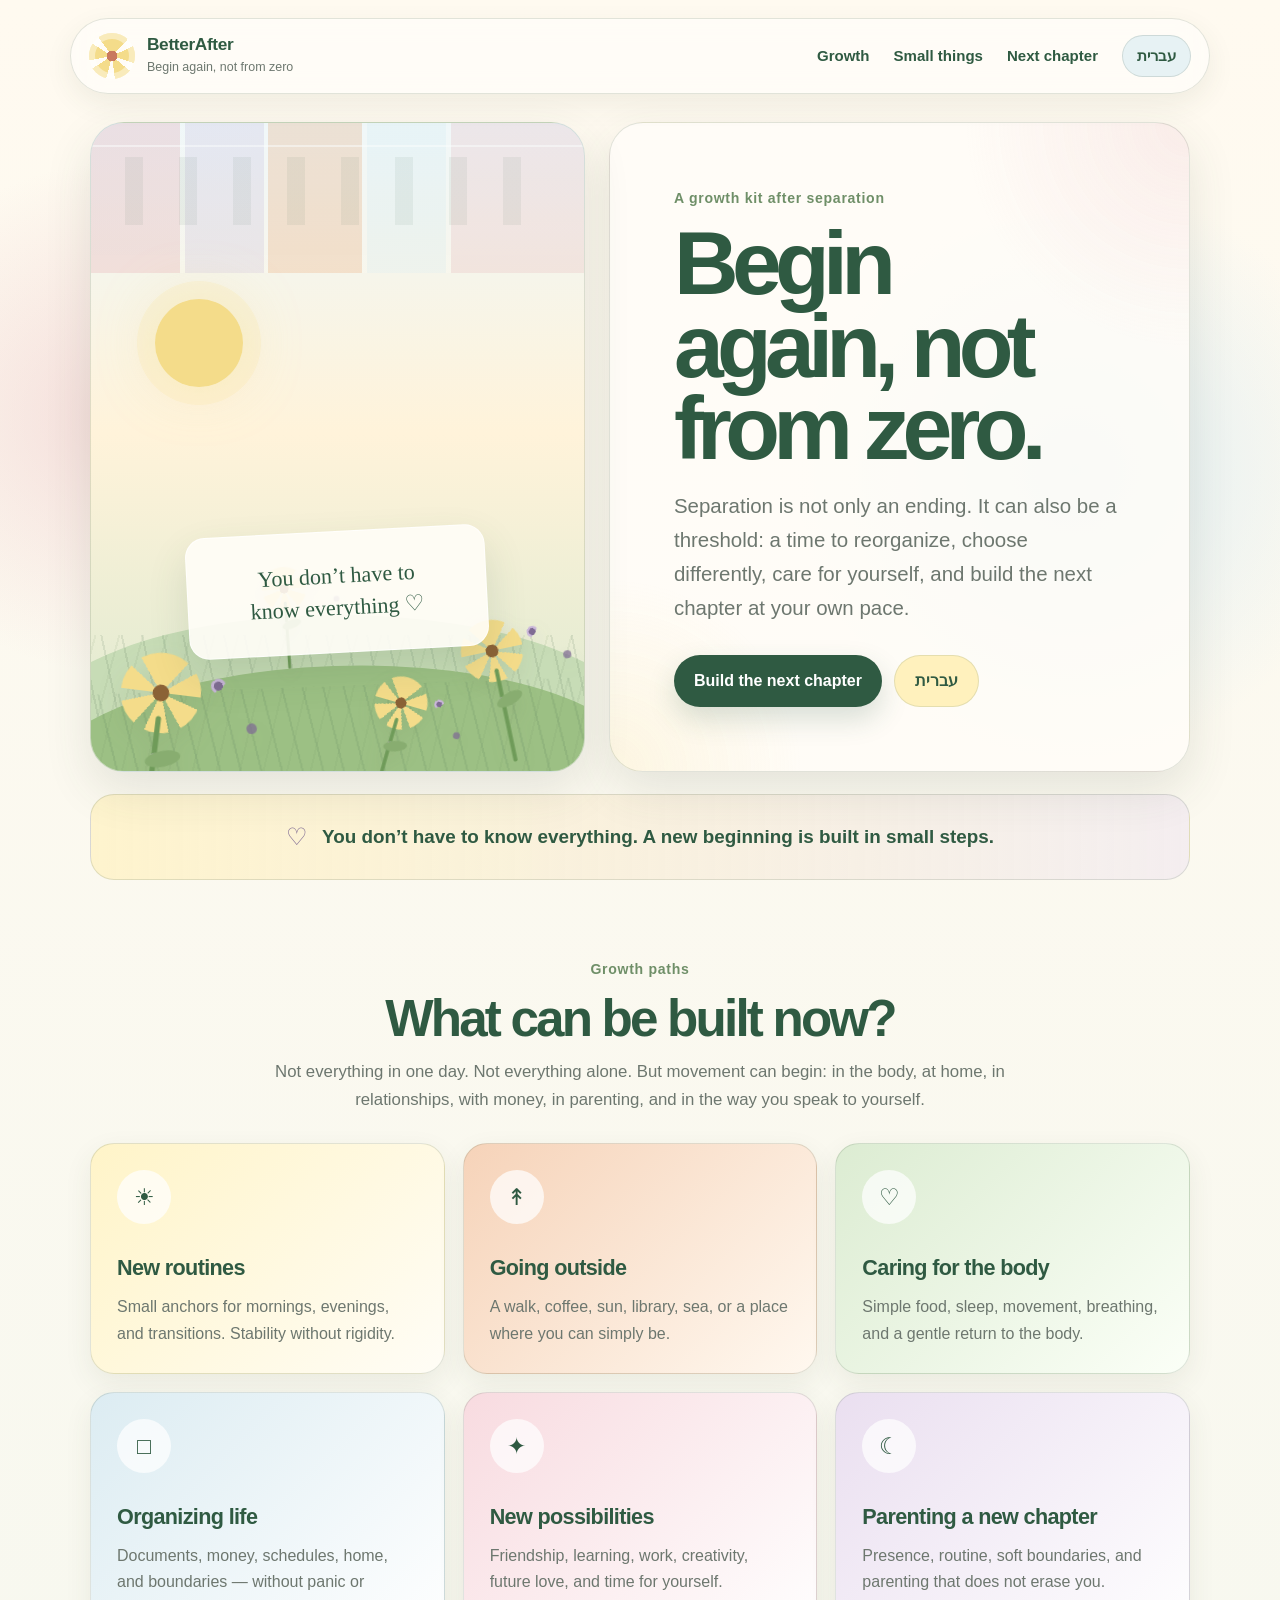
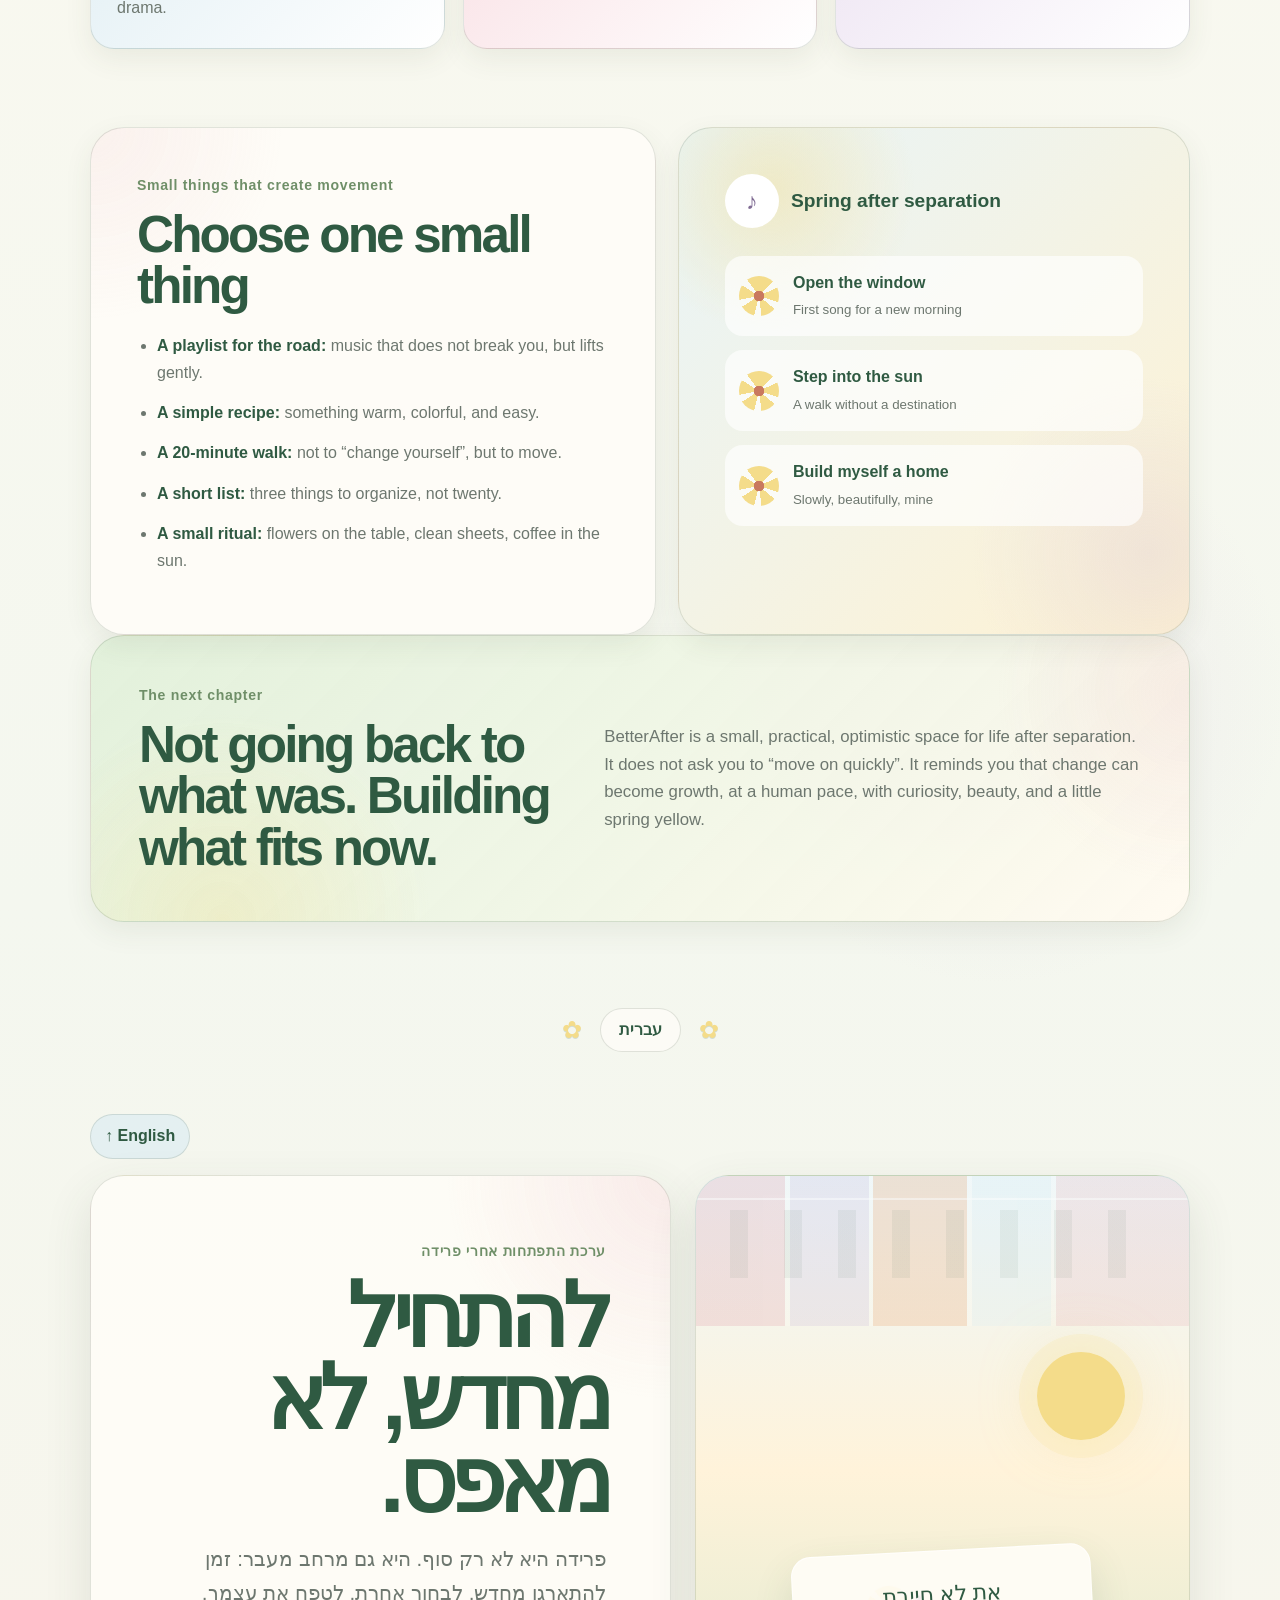
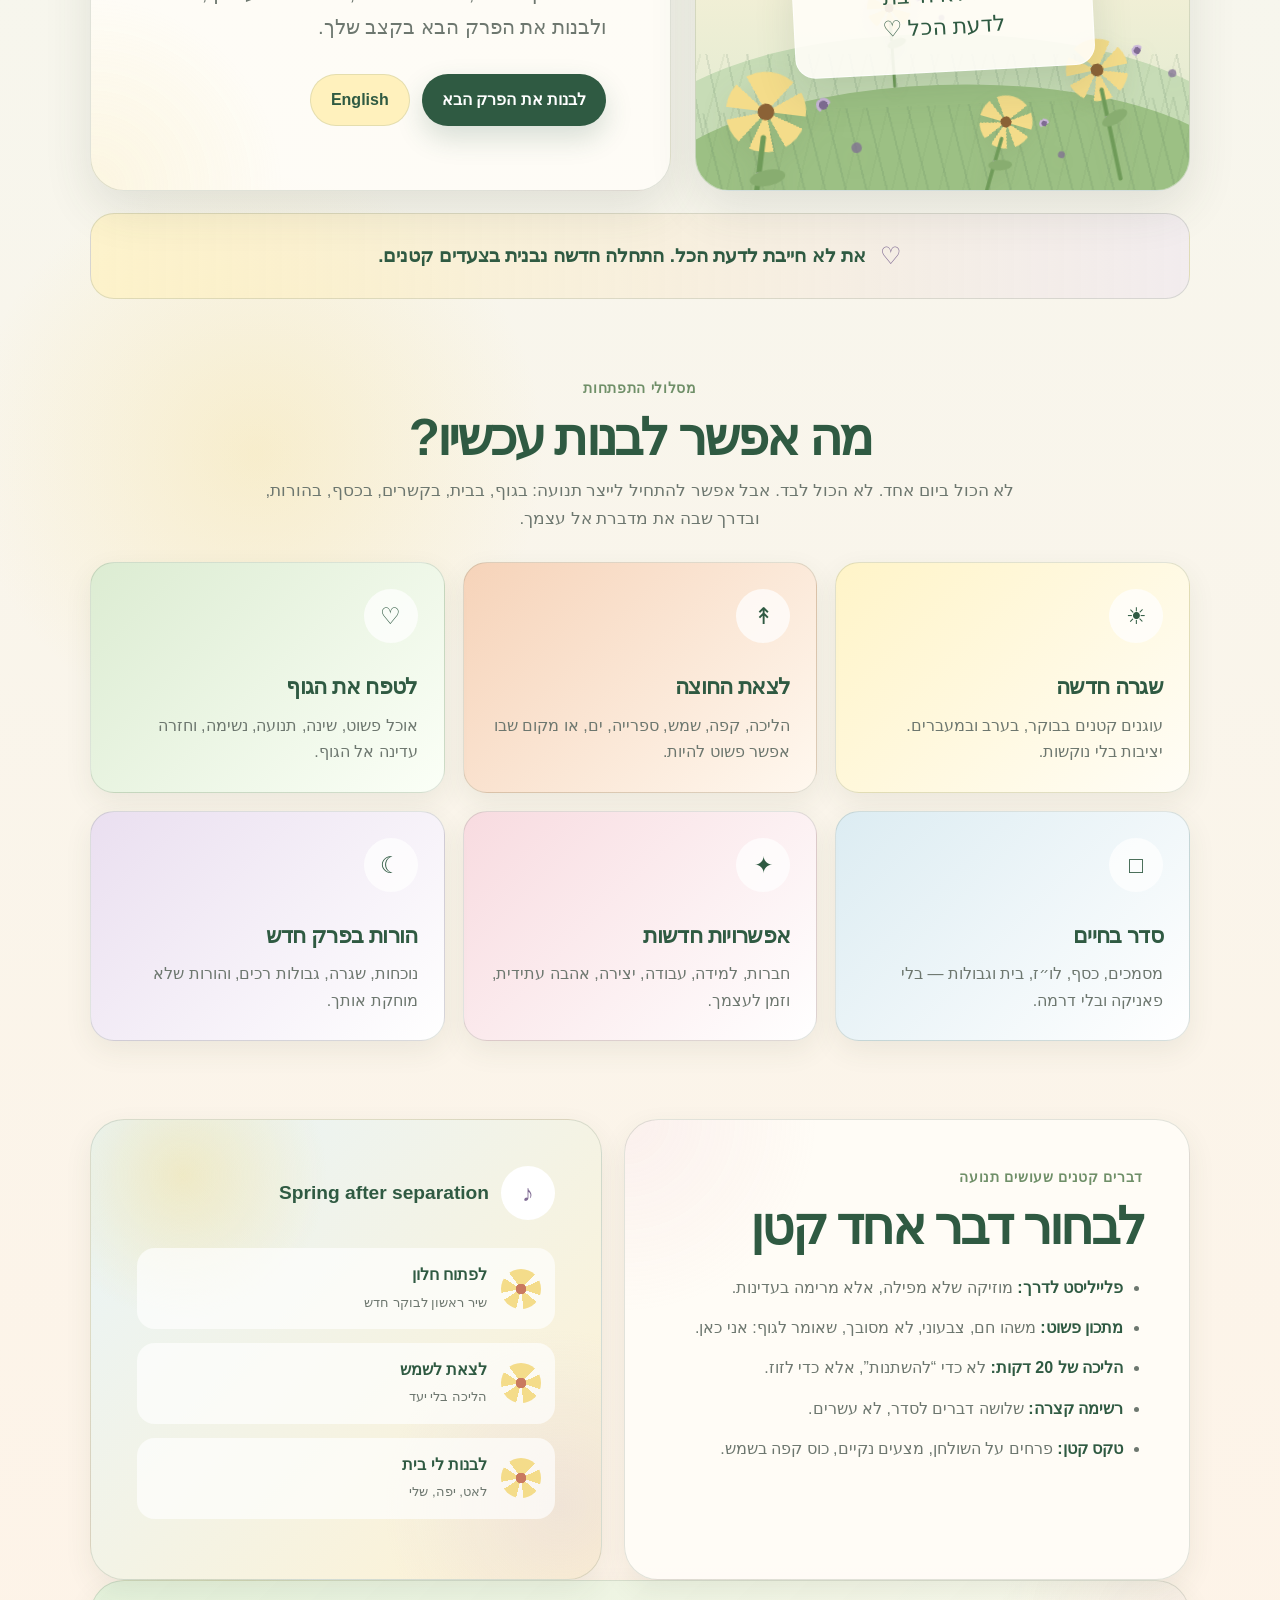
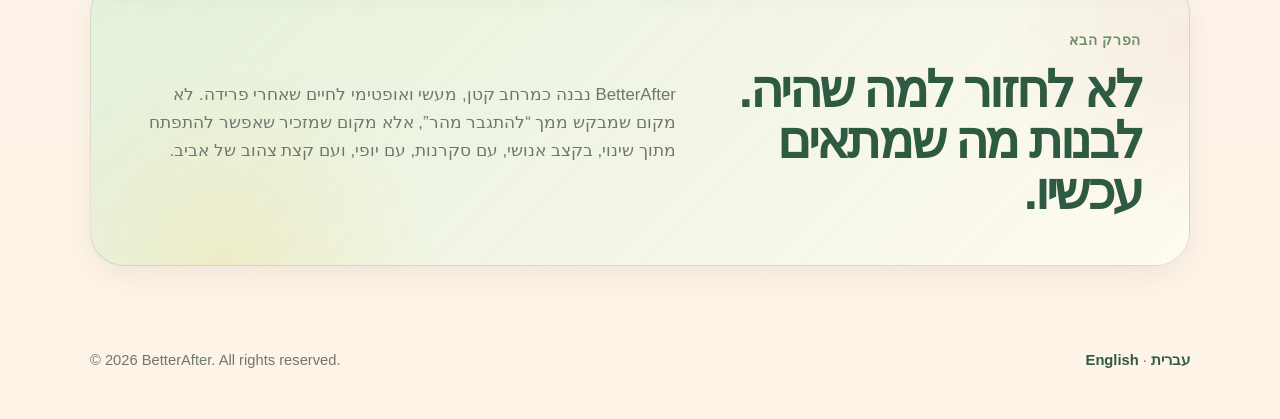
==== commit 8bccd224: "Add versioning to stylesheet link in index.html" ====
--- a/index.html
+++ b/index.html
@@ -7,7 +7,7 @@
   <title>BetterAfter | Begin again, not from zero</title>
   <meta name="description" content="BetterAfter is a gentle, colorful growth kit for rebuilding life after separation. English and Hebrew on one page." />
 
-  <link rel="stylesheet" href="styles.css" />
+  <link rel="stylesheet" href="styles.css?v=4" />
 </head>
 
 <body>
--- a/styles.css
+++ b/styles.css
@@ -1,23 +1,40 @@
-/* BetterAfter — one page with English + Hebrew anchors */
+/* BetterAfter — Munich wild garden palette */
+/* One-page English + Hebrew anchors version */
 
 :root {
-  --cream: #fffaf0;
-  --butter: #fff1a8;
-  --daisy: #ffd84d;
-  --sun: #ffc83d;
-  --leaf: #87b985;
-  --leaf-light: #dff0d8;
-  --mint: #dff4e7;
-  --sky: #dceffc;
-  --peach: #ffe1c7;
-  --pink: #ffdce8;
-  --lavender: #eadfff;
-  --ink: #26332c;
-  --green: #285744;
-  --muted: #6d796f;
-  --paper: #ffffff;
-  --line: rgba(80, 112, 92, 0.15);
-  --shadow: 0 18px 48px rgba(70, 92, 70, 0.12);
+  --cream: #fff8ed;
+  --paper: #fffdf8;
+
+  /* Munich-inspired muted palette */
+  --sky: #dcecf2;
+  --sky-soft: #edf7fa;
+  --wild-green: #b9cfa5;
+  --wild-green-deep: #6f8f68;
+  --leaf: #8fae78;
+  --leaf-dark: #395f45;
+
+  --butter: #f4dc8a;
+  --yellow-soft: #fff1bd;
+  --apricot: #e9a36f;
+  --apricot-soft: #f6d3b9;
+
+  --pink-building: #e6b1b8;
+  --pink-soft: #f8dbe0;
+  --lavender: #c9b6d9;
+  --lavender-soft: #eadff0;
+  --violet: #7f6b93;
+
+  --terracotta: #c9795f;
+  --stone: #d9d2c6;
+
+  --ink: #26312c;
+  --green: #2f5a42;
+  --muted: #6d776f;
+  --line: rgba(69, 94, 73, 0.16);
+
+  --shadow: 0 18px 48px rgba(58, 77, 56, 0.12);
+  --shadow-soft: 0 10px 28px rgba(58, 77, 56, 0.08);
+
   --radius-xl: 34px;
   --radius-lg: 24px;
   --max: 1140px;
@@ -29,7 +46,7 @@
 
 html {
   scroll-behavior: smooth;
-  scroll-padding-top: 110px;
+  scroll-padding-top: 112px;
 }
 
 body {
@@ -38,9 +55,11 @@
   font-family: Arial, Helvetica, sans-serif;
   line-height: 1.65;
   background:
-    radial-gradient(circle at 12% 8%, rgba(255, 216, 77, 0.35), transparent 13rem),
-    radial-gradient(circle at 84% 16%, rgba(135, 185, 133, 0.32), transparent 18rem),
-    linear-gradient(180deg, #fffdf5 0%, #f5fbef 48%, #fff7e6 100%);
+    radial-gradient(circle at 9% 8%, rgba(230, 177, 184, 0.38), transparent 16rem),
+    radial-gradient(circle at 84% 9%, rgba(220, 236, 242, 0.9), transparent 18rem),
+    radial-gradient(circle at 78% 44%, rgba(201, 182, 217, 0.22), transparent 18rem),
+    radial-gradient(circle at 20% 70%, rgba(244, 220, 138, 0.32), transparent 18rem),
+    linear-gradient(180deg, #fffaf0 0%, #f4f7ef 48%, #fff3e7 100%);
 }
 
 [lang="he"] {
@@ -64,8 +83,8 @@
   gap: 22px;
   border: 1px solid var(--line);
   border-radius: 999px;
-  background: rgba(255, 255, 255, 0.82);
-  box-shadow: 0 10px 30px rgba(70, 92, 70, 0.08);
+  background: rgba(255, 253, 248, 0.82);
+  box-shadow: var(--shadow-soft);
   backdrop-filter: blur(14px);
 }
 
@@ -82,10 +101,25 @@
   display: grid;
   place-items: center;
   border-radius: 50%;
-  background: var(--butter);
-  color: var(--green);
-  font-size: 1.65rem;
-  box-shadow: inset 0 0 0 7px rgba(255, 255, 255, 0.48);
+  background:
+    radial-gradient(circle at center, var(--terracotta) 0 16%, transparent 17%),
+    conic-gradient(
+      from 0deg,
+      var(--butter) 0 12%,
+      transparent 12% 18%,
+      var(--butter) 18% 30%,
+      transparent 30% 36%,
+      var(--butter) 36% 48%,
+      transparent 48% 54%,
+      var(--butter) 54% 66%,
+      transparent 66% 72%,
+      var(--butter) 72% 84%,
+      transparent 84% 90%,
+      var(--butter) 90% 100%
+    );
+  color: var(--green);
+  font-size: 0;
+  box-shadow: inset 0 0 0 6px rgba(255, 255, 255, 0.42);
 }
 
 .brand strong {
@@ -117,11 +151,15 @@
   font-size: 0.94rem;
 }
 
+.main-nav a:hover {
+  color: var(--violet);
+}
+
 .language-pill,
 .local-language-nav a {
   padding: 8px 14px;
   border-radius: 999px;
-  background: var(--mint);
+  background: rgba(220, 236, 242, 0.68);
   border: 1px solid var(--line);
   text-decoration: none;
   color: var(--green);
@@ -160,6 +198,7 @@
   align-items: stretch;
 }
 
+/* Munich garden illustration panel */
 .spring-scene {
   position: relative;
   min-height: 520px;
@@ -167,19 +206,60 @@
   border-radius: var(--radius-xl);
   border: 1px solid var(--line);
   background:
-    linear-gradient(180deg, #dff3ff 0%, #fff7cf 56%, #dcf2ce 100%);
+    linear-gradient(180deg, var(--sky-soft) 0%, #fff3da 48%, #dbe9cf 100%);
   box-shadow: var(--shadow);
 }
 
+/* soft Munich-building blocks in the background */
+.spring-scene::before {
+  content: "";
+  position: absolute;
+  inset: 0;
+  background:
+    linear-gradient(to bottom, transparent 0 15%, rgba(255, 255, 255, 0.5) 15% 16%, transparent 16%),
+    linear-gradient(90deg,
+      rgba(230, 177, 184, 0.46) 0 18%,
+      rgba(255, 253, 248, 0.25) 18% 19%,
+      rgba(201, 182, 217, 0.32) 19% 35%,
+      rgba(255, 253, 248, 0.25) 35% 36%,
+      rgba(233, 163, 111, 0.36) 36% 55%,
+      rgba(255, 253, 248, 0.25) 55% 56%,
+      rgba(220, 236, 242, 0.38) 56% 72%,
+      rgba(255, 253, 248, 0.25) 72% 73%,
+      rgba(230, 177, 184, 0.34) 73% 100%
+    );
+  height: 150px;
+  opacity: 0.72;
+}
+
+/* window hints */
+.spring-scene::after {
+  content: "";
+  position: absolute;
+  top: 34px;
+  left: 34px;
+  right: 34px;
+  height: 68px;
+  background:
+    repeating-linear-gradient(
+      90deg,
+      rgba(47, 90, 66, 0.18) 0 18px,
+      transparent 18px 54px
+    );
+  opacity: 0.38;
+}
+
 .sun {
   position: absolute;
-  top: 44px;
-  inset-inline-start: 52px;
-  width: 112px;
-  height: 112px;
+  top: 176px;
+  inset-inline-start: 64px;
+  width: 88px;
+  height: 88px;
   border-radius: 50%;
-  background: var(--sun);
-  box-shadow: 0 0 0 18px rgba(255, 200, 61, 0.18), 0 0 62px rgba(255, 200, 61, 0.4);
+  background: var(--butter);
+  box-shadow:
+    0 0 0 18px rgba(244, 220, 138, 0.16),
+    0 0 58px rgba(244, 220, 138, 0.36);
 }
 
 .hill {
@@ -192,28 +272,53 @@
 }
 
 .hill-one {
-  background: #bfe3ae;
+  background: #c7dcb6;
   bottom: -74px;
 }
 
 .hill-two {
-  background: #91c983;
+  background: #9cc084;
   bottom: -125px;
   transform: rotate(-2deg);
 }
 
+/* wild meadow texture */
+.hill-one::before,
+.hill-two::before {
+  content: "";
+  position: absolute;
+  left: 8%;
+  right: 8%;
+  top: 20px;
+  height: 150px;
+  background:
+    repeating-linear-gradient(
+      78deg,
+      transparent 0 10px,
+      rgba(57, 95, 69, 0.28) 10px 12px,
+      transparent 12px 20px
+    ),
+    repeating-linear-gradient(
+      105deg,
+      transparent 0 13px,
+      rgba(111, 143, 104, 0.22) 13px 15px,
+      transparent 15px 23px
+    );
+  opacity: 0.38;
+}
+
 .note-card {
   position: absolute;
   right: 50%;
-  bottom: 110px;
-  transform: translateX(50%) rotate(-4deg);
-  width: min(290px, 76%);
+  bottom: 118px;
+  transform: translateX(50%) rotate(-3deg);
+  width: min(300px, 76%);
   padding: 28px 24px;
   border-radius: 20px;
-  background: rgba(255, 255, 255, 0.88);
-  box-shadow: 0 18px 40px rgba(62, 90, 66, 0.13);
+  background: rgba(255, 253, 248, 0.9);
+  box-shadow: 0 18px 40px rgba(62, 90, 66, 0.14);
   text-align: center;
-  border: 1px solid rgba(255,255,255,0.7);
+  border: 1px solid rgba(255, 255, 255, 0.72);
 }
 
 .note-card p {
@@ -224,49 +329,109 @@
   line-height: 1.45;
 }
 
+/* yellow wildflowers */
 .daisy {
   position: absolute;
-  width: 82px;
-  height: 82px;
+  width: 76px;
+  height: 76px;
   border-radius: 50%;
   background:
     radial-gradient(circle at center, #8b6236 0 14%, transparent 15%),
-    conic-gradient(from 0deg, #ffd84d 0 10%, transparent 10% 15%, #ffd84d 15% 25%, transparent 25% 30%, #ffd84d 30% 40%, transparent 40% 45%, #ffd84d 45% 55%, transparent 55% 60%, #ffd84d 60% 70%, transparent 70% 75%, #ffd84d 75% 85%, transparent 85% 90%, #ffd84d 90% 100%);
+    conic-gradient(
+      from 0deg,
+      var(--butter) 0 10%,
+      transparent 10% 15%,
+      var(--butter) 15% 25%,
+      transparent 25% 30%,
+      var(--butter) 30% 40%,
+      transparent 40% 45%,
+      var(--butter) 45% 55%,
+      transparent 55% 60%,
+      var(--butter) 60% 70%,
+      transparent 70% 75%,
+      var(--butter) 75% 85%,
+      transparent 85% 90%,
+      var(--butter) 90% 100%
+    );
   filter: drop-shadow(0 10px 12px rgba(96, 111, 66, 0.12));
 }
 
 .daisy::after {
   content: "";
   position: absolute;
-  left: 39px;
-  top: 64px;
+  left: 36px;
+  top: 60px;
   width: 5px;
-  height: 110px;
+  height: 116px;
   border-radius: 999px;
-  background: #5f9f57;
+  background: #6f9b59;
   z-index: -1;
 }
 
 .daisy span {
   position: absolute;
   right: 12px;
-  top: 97px;
+  top: 92px;
   width: 34px;
   height: 15px;
   border-radius: 50%;
-  background: #79b96f;
+  background: #88ad70;
   transform: rotate(-18deg);
 }
 
-.daisy-one { bottom: 40px; left: 36px; transform: rotate(7deg) scale(1.1); }
-.daisy-two { bottom: 78px; right: 54px; transform: rotate(-12deg) scale(0.85); }
-.daisy-three { bottom: 28px; right: 145px; transform: rotate(16deg) scale(0.72); }
-.daisy-four { bottom: 130px; left: 160px; transform: rotate(-4deg) scale(0.62); }
+.daisy-one {
+  bottom: 40px;
+  left: 32px;
+  transform: rotate(7deg) scale(1.06);
+}
+
+.daisy-two {
+  bottom: 82px;
+  right: 54px;
+  transform: rotate(-12deg) scale(0.82);
+}
+
+.daisy-three {
+  bottom: 30px;
+  right: 145px;
+  transform: rotate(16deg) scale(0.7);
+}
+
+.daisy-four {
+  bottom: 144px;
+  left: 155px;
+  transform: rotate(-4deg) scale(0.58);
+}
+
+/* extra purple wildflower clusters */
+.daisy-one::before,
+.daisy-two::before,
+.daisy-three::before,
+.daisy-four::before {
+  content: "";
+  position: absolute;
+  width: 14px;
+  height: 14px;
+  border-radius: 50%;
+  background:
+    radial-gradient(circle, var(--violet) 0 42%, transparent 43%),
+    radial-gradient(circle at -8px 2px, var(--lavender) 0 38%, transparent 39%),
+    radial-gradient(circle at 8px 2px, var(--lavender) 0 38%, transparent 39%),
+    radial-gradient(circle at 0 9px, var(--lavender) 0 38%, transparent 39%);
+  right: -22px;
+  top: 18px;
+  box-shadow:
+    36px 36px 0 -2px rgba(127, 107, 147, 0.72),
+    -52px 74px 0 -3px rgba(201, 182, 217, 0.78);
+}
 
 .hero-content {
   border-radius: var(--radius-xl);
   border: 1px solid var(--line);
-  background: rgba(255, 255, 255, 0.78);
+  background:
+    radial-gradient(circle at 100% 0%, rgba(230, 177, 184, 0.22), transparent 14rem),
+    radial-gradient(circle at 0% 100%, rgba(244, 220, 138, 0.2), transparent 12rem),
+    rgba(255, 253, 248, 0.82);
   box-shadow: var(--shadow);
   padding: clamp(34px, 5vw, 64px);
   display: flex;
@@ -276,7 +441,7 @@
 
 .eyebrow {
   margin: 0 0 12px;
-  color: #738f35;
+  color: var(--wild-green-deep);
   font-weight: 800;
   letter-spacing: 0.05em;
   font-size: 0.88rem;
@@ -329,7 +494,7 @@
 }
 
 .button.soft {
-  background: var(--butter);
+  background: var(--yellow-soft);
   color: var(--green);
   border: 1px solid rgba(40, 87, 68, 0.12);
 }
@@ -342,13 +507,14 @@
   justify-content: center;
   gap: 14px;
   border-radius: var(--radius-lg);
-  background: rgba(255, 241, 168, 0.58);
+  background:
+    linear-gradient(90deg, rgba(255, 241, 189, 0.68), rgba(234, 223, 240, 0.42));
   border: 1px solid var(--line);
   text-align: center;
 }
 
 .mantra span {
-  color: var(--green);
+  color: var(--violet);
   font-size: 1.5rem;
 }
 
@@ -394,21 +560,39 @@
   padding: 26px;
   border-radius: var(--radius-lg);
   border: 1px solid var(--line);
-  box-shadow: var(--shadow);
+  box-shadow: var(--shadow-soft);
   background: var(--paper);
-  transition: transform 0.18s ease;
+  transition: transform 0.18s ease, box-shadow 0.18s ease;
 }
 
 .growth-card:hover {
   transform: translateY(-4px);
-}
-
-.growth-card.yellow { background: linear-gradient(135deg, #fff8c8, #fffef5); }
-.growth-card.peach { background: linear-gradient(135deg, var(--peach), #fff9f0); }
-.growth-card.green { background: linear-gradient(135deg, var(--leaf-light), #fbfff7); }
-.growth-card.blue { background: linear-gradient(135deg, var(--sky), #ffffff); }
-.growth-card.pink { background: linear-gradient(135deg, var(--pink), #ffffff); }
-.growth-card.lavender { background: linear-gradient(135deg, var(--lavender), #ffffff); }
+  box-shadow: var(--shadow);
+}
+
+.growth-card.yellow {
+  background: linear-gradient(135deg, #fff4c8, #fffdf6);
+}
+
+.growth-card.peach {
+  background: linear-gradient(135deg, var(--apricot-soft), #fff8ef);
+}
+
+.growth-card.green {
+  background: linear-gradient(135deg, #dcecd2, #fbfff7);
+}
+
+.growth-card.blue {
+  background: linear-gradient(135deg, var(--sky), #ffffff);
+}
+
+.growth-card.pink {
+  background: linear-gradient(135deg, var(--pink-soft), #ffffff);
+}
+
+.growth-card.lavender {
+  background: linear-gradient(135deg, var(--lavender-soft), #ffffff);
+}
 
 .card-icon {
   width: 54px;
@@ -417,7 +601,7 @@
   place-items: center;
   margin-bottom: 26px;
   border-radius: 50%;
-  background: rgba(255,255,255,0.72);
+  background: rgba(255, 255, 255, 0.72);
   color: var(--green);
   font-size: 1.45rem;
 }
@@ -446,11 +630,13 @@
 .next-chapter {
   border: 1px solid var(--line);
   border-radius: var(--radius-xl);
-  box-shadow: var(--shadow);
+  box-shadow: var(--shadow-soft);
 }
 
 .paper-list {
-  background: rgba(255, 255, 255, 0.84);
+  background:
+    radial-gradient(circle at 0% 0%, rgba(230, 177, 184, 0.16), transparent 12rem),
+    rgba(255, 253, 248, 0.86);
   padding: clamp(28px, 4vw, 46px);
 }
 
@@ -474,8 +660,9 @@
 
 .playlist-card {
   background:
-    radial-gradient(circle at 18% 12%, rgba(255, 216, 77, 0.36), transparent 9rem),
-    linear-gradient(135deg, #e3f2ff, #fff5ca);
+    radial-gradient(circle at 18% 12%, rgba(244, 220, 138, 0.42), transparent 9rem),
+    radial-gradient(circle at 92% 84%, rgba(201, 182, 217, 0.24), transparent 11rem),
+    linear-gradient(135deg, #e8f4f8, #fff2d2);
   padding: clamp(28px, 4vw, 46px);
 }
 
@@ -493,7 +680,7 @@
   place-items: center;
   border-radius: 50%;
   background: white;
-  color: var(--green);
+  color: var(--violet);
   font-size: 1.45rem;
 }
 
@@ -511,7 +698,7 @@
   margin-bottom: 14px;
   padding: 14px;
   border-radius: 18px;
-  background: rgba(255,255,255,0.68);
+  background: rgba(255, 255, 255, 0.68);
 }
 
 .track > span {
@@ -520,8 +707,20 @@
   flex: 0 0 40px;
   border-radius: 50%;
   background:
-    radial-gradient(circle at center, var(--green) 0 20%, transparent 21%),
-    conic-gradient(var(--daisy) 0 12%, transparent 12% 18%, var(--daisy) 18% 30%, transparent 30% 36%, var(--daisy) 36% 48%, transparent 48% 54%, var(--daisy) 54% 66%, transparent 66% 72%, var(--daisy) 72% 84%, transparent 84% 90%, var(--daisy) 90% 100%);
+    radial-gradient(circle at center, var(--terracotta) 0 18%, transparent 19%),
+    conic-gradient(
+      var(--butter) 0 12%,
+      transparent 12% 18%,
+      var(--butter) 18% 30%,
+      transparent 30% 36%,
+      var(--butter) 36% 48%,
+      transparent 48% 54%,
+      var(--butter) 54% 66%,
+      transparent 66% 72%,
+      var(--butter) 72% 84%,
+      transparent 84% 90%,
+      var(--butter) 90% 100%
+    );
 }
 
 .track strong {
@@ -540,8 +739,9 @@
   align-items: center;
   padding: clamp(28px, 4vw, 48px);
   background:
-    linear-gradient(135deg, rgba(223,244,231,0.9), rgba(255,250,240,0.96)),
-    radial-gradient(circle at 0% 100%, rgba(255,216,77,0.32), transparent 10rem);
+    radial-gradient(circle at 12% 100%, rgba(244, 220, 138, 0.28), transparent 13rem),
+    radial-gradient(circle at 100% 20%, rgba(230, 177, 184, 0.18), transparent 12rem),
+    linear-gradient(135deg, rgba(223, 240, 216, 0.86), rgba(255, 250, 240, 0.96));
 }
 
 .next-chapter h2 {
@@ -563,15 +763,15 @@
 
 .language-divider span {
   font-size: 1.5rem;
-  color: var(--daisy);
-  text-shadow: 0 1px 0 rgba(40, 87, 68, 0.18);
+  color: var(--butter);
+  text-shadow: 0 1px 0 rgba(40, 87, 68, 0.16);
 }
 
 .language-divider p {
   margin: 0;
   padding: 8px 18px;
   border-radius: 999px;
-  background: rgba(255, 255, 255, 0.72);
+  background: rgba(255, 253, 248, 0.72);
   border: 1px solid var(--line);
   font-weight: 850;
 }
@@ -655,8 +855,9 @@
   }
 
   .sun {
-    width: 82px;
-    height: 82px;
+    top: 160px;
+    width: 72px;
+    height: 72px;
   }
 
   .note-card {
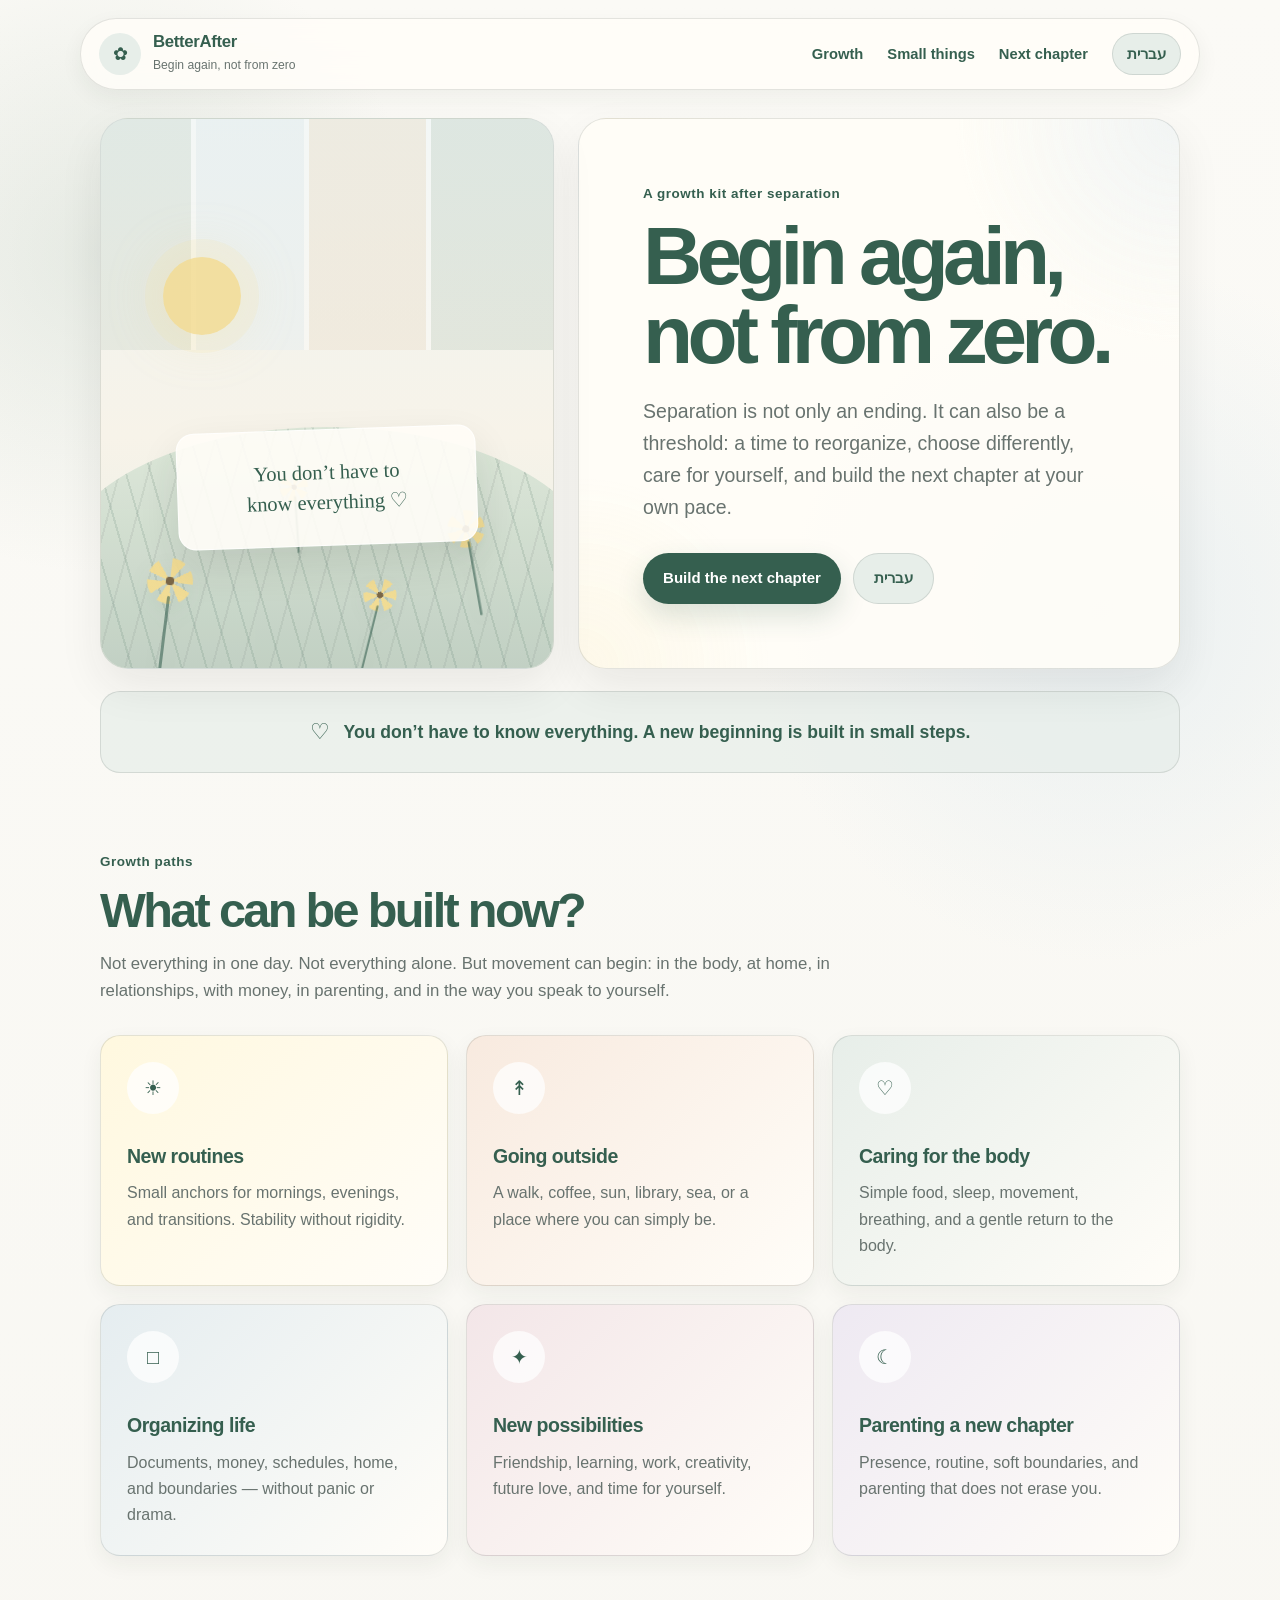
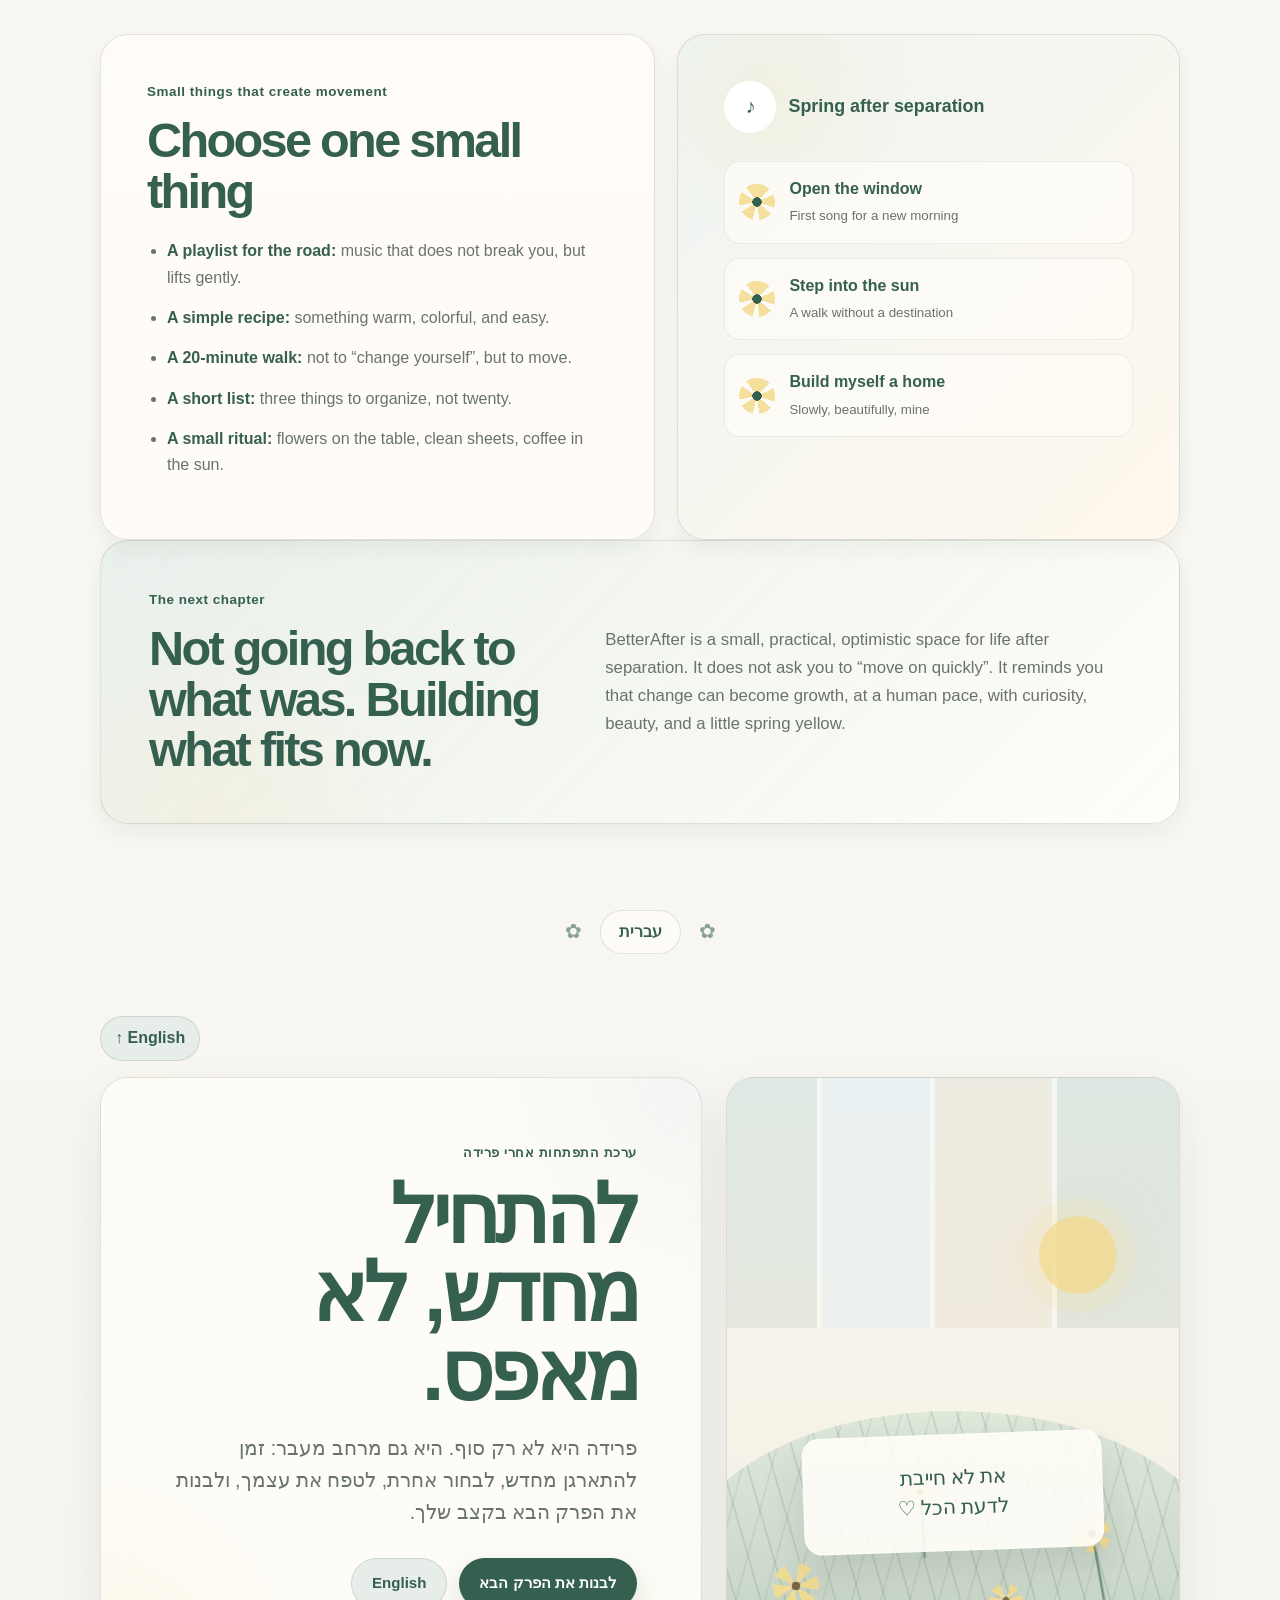
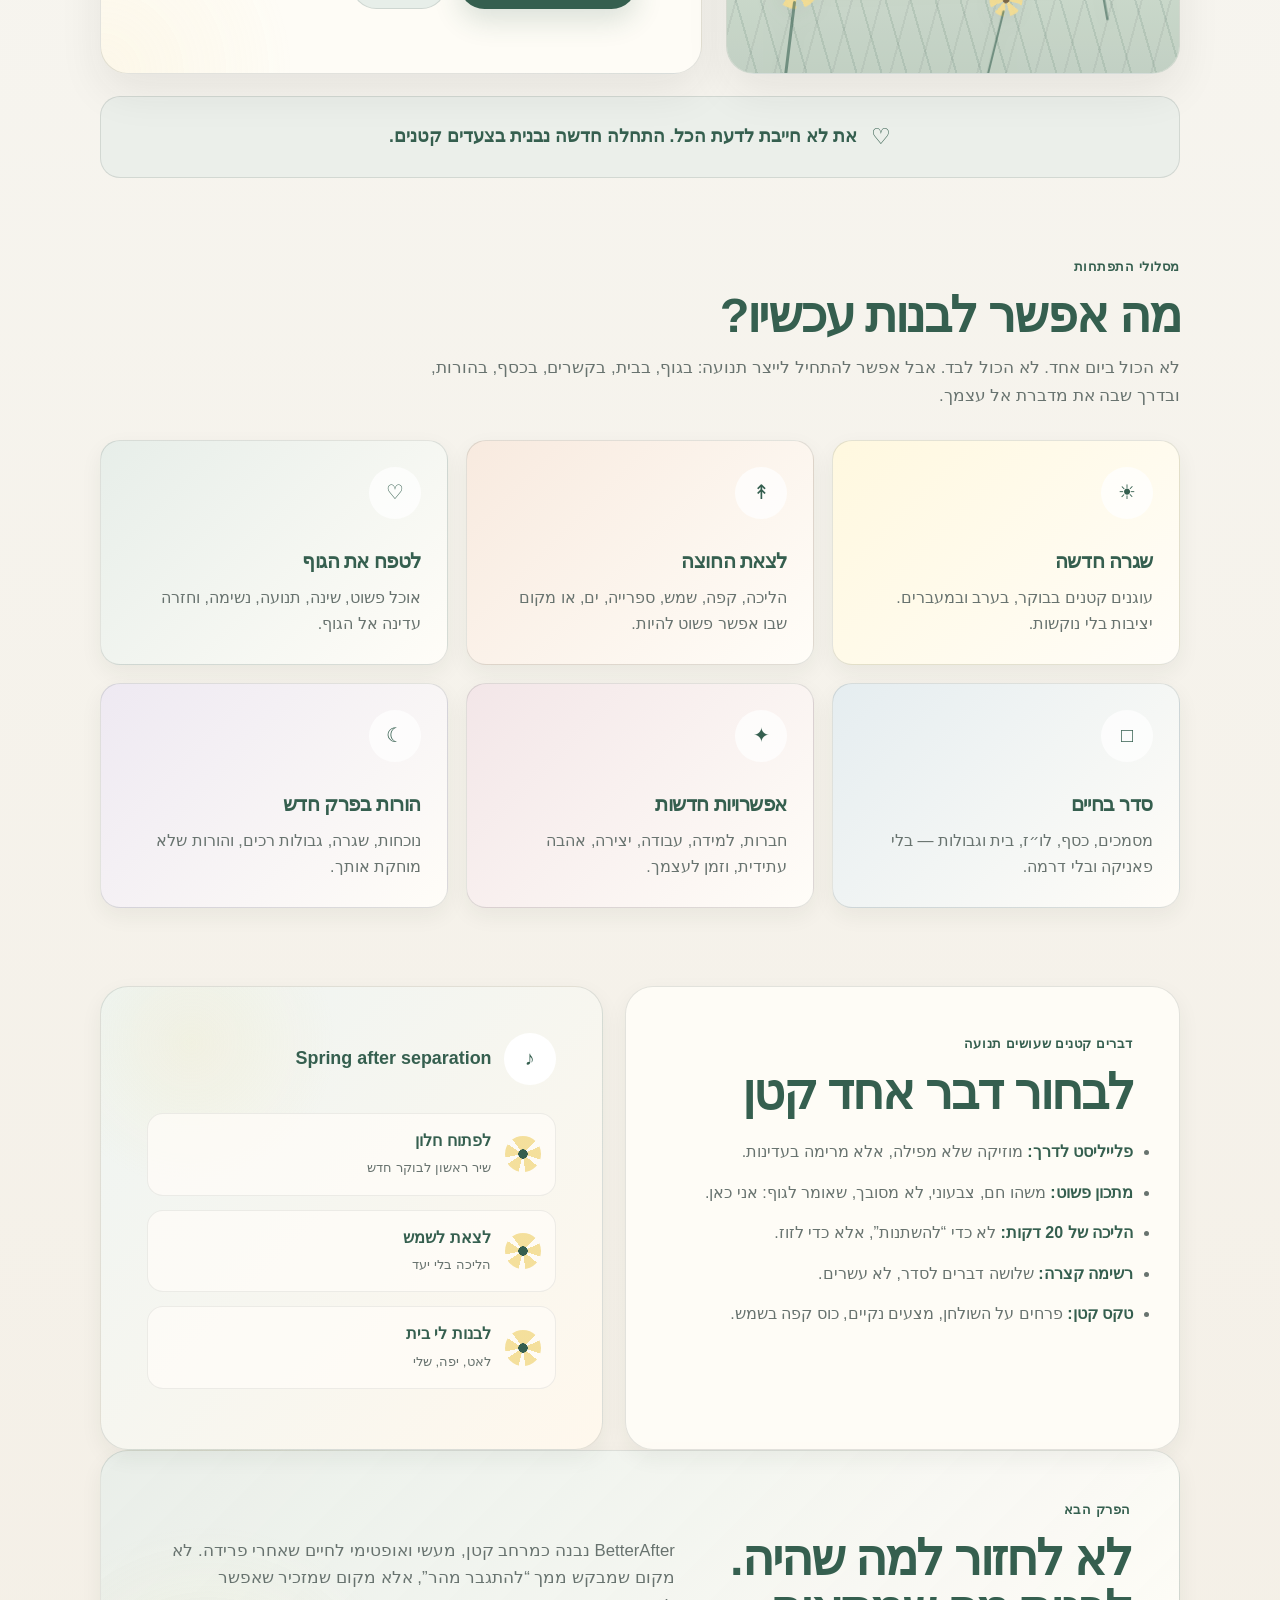
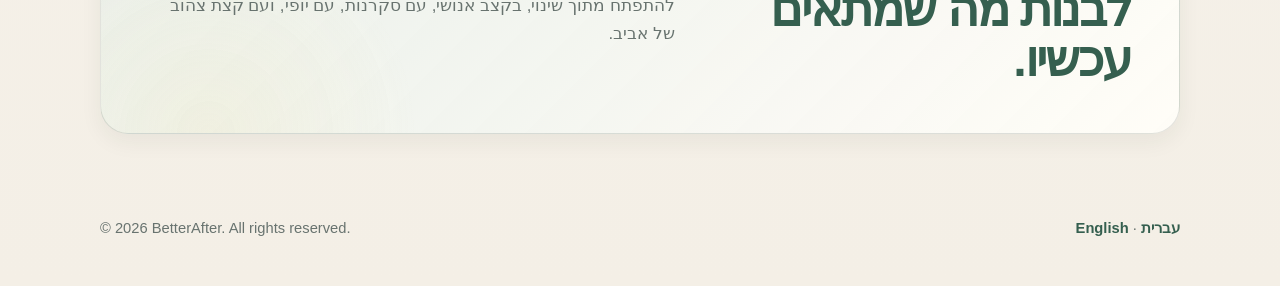
==== commit 17dd37ee: "Update stylesheet version in index.html" ====
--- a/index.html
+++ b/index.html
@@ -7,7 +7,7 @@
   <title>BetterAfter | Begin again, not from zero</title>
   <meta name="description" content="BetterAfter is a gentle, colorful growth kit for rebuilding life after separation. English and Hebrew on one page." />
 
-  <link rel="stylesheet" href="styles.css?v=4" />
+  <link rel="stylesheet" href="styles.css?v=5" />
 </head>
 
 <body>
--- a/styles.css
+++ b/styles.css
@@ -1,44 +1,38 @@
-/* BetterAfter — Munich wild garden palette */
-/* One-page English + Hebrew anchors version */
+/* BetterAfter — professional one-page bilingual design */
+/* English starts first; Hebrew section appears later on the same page */
 
 :root {
-  --cream: #fff8ed;
-  --paper: #fffdf8;
-
-  /* Munich-inspired muted palette */
-  --sky: #dcecf2;
-  --sky-soft: #edf7fa;
-  --wild-green: #b9cfa5;
-  --wild-green-deep: #6f8f68;
-  --leaf: #8fae78;
-  --leaf-dark: #395f45;
-
-  --butter: #f4dc8a;
-  --yellow-soft: #fff1bd;
-  --apricot: #e9a36f;
-  --apricot-soft: #f6d3b9;
-
-  --pink-building: #e6b1b8;
-  --pink-soft: #f8dbe0;
-  --lavender: #c9b6d9;
-  --lavender-soft: #eadff0;
-  --violet: #7f6b93;
-
-  --terracotta: #c9795f;
-  --stone: #d9d2c6;
-
-  --ink: #26312c;
-  --green: #2f5a42;
-  --muted: #6d776f;
-  --line: rgba(69, 94, 73, 0.16);
-
-  --shadow: 0 18px 48px rgba(58, 77, 56, 0.12);
-  --shadow-soft: 0 10px 28px rgba(58, 77, 56, 0.08);
-
-  --radius-xl: 34px;
-  --radius-lg: 24px;
-  --max: 1140px;
-}
+  --bg: #f7f6f1;
+  --bg-soft: #fbfaf6;
+  --paper: #ffffff;
+  --paper-warm: #fffdf8;
+
+  --ink: #222b28;
+  --muted: #68736f;
+  --soft-muted: #8b9691;
+
+  --green: #355f4f;
+  --green-soft: #e7eee9;
+  --sage: #b8c8bb;
+
+  --blue-grey: #e5edf0;
+  --sand: #ede4d4;
+  --warm-yellow: #f3dc92;
+
+  --line: rgba(40, 60, 52, 0.13);
+  --line-strong: rgba(40, 60, 52, 0.2);
+
+  --shadow: 0 18px 44px rgba(34, 43, 40, 0.08);
+  --shadow-soft: 0 8px 22px rgba(34, 43, 40, 0.06);
+
+  --radius-xl: 28px;
+  --radius-lg: 20px;
+  --radius-md: 14px;
+
+  --max: 1120px;
+}
+
+/* Base */
 
 * {
   box-sizing: border-box;
@@ -46,7 +40,7 @@
 
 html {
   scroll-behavior: smooth;
-  scroll-padding-top: 112px;
+  scroll-padding-top: 110px;
 }
 
 body {
@@ -55,20 +49,31 @@
   font-family: Arial, Helvetica, sans-serif;
   line-height: 1.65;
   background:
-    radial-gradient(circle at 9% 8%, rgba(230, 177, 184, 0.38), transparent 16rem),
-    radial-gradient(circle at 84% 9%, rgba(220, 236, 242, 0.9), transparent 18rem),
-    radial-gradient(circle at 78% 44%, rgba(201, 182, 217, 0.22), transparent 18rem),
-    radial-gradient(circle at 20% 70%, rgba(244, 220, 138, 0.32), transparent 18rem),
-    linear-gradient(180deg, #fffaf0 0%, #f4f7ef 48%, #fff3e7 100%);
-}
-
-[lang="he"] {
-  font-family: Arial, "Noto Sans Hebrew", "Segoe UI", sans-serif;
+    radial-gradient(circle at 8% 5%, rgba(184, 200, 187, 0.32), transparent 20rem),
+    radial-gradient(circle at 86% 12%, rgba(229, 237, 240, 0.78), transparent 22rem),
+    linear-gradient(180deg, var(--bg-soft) 0%, var(--bg) 52%, #f4efe6 100%);
 }
 
 a {
   color: inherit;
 }
+
+/* Language direction */
+
+[lang="en"],
+.english-section {
+  direction: ltr;
+  text-align: left;
+}
+
+[lang="he"],
+.hebrew-section {
+  direction: rtl;
+  text-align: right;
+  font-family: Arial, "Noto Sans Hebrew", "Segoe UI", sans-serif;
+}
+
+/* Header */
 
 .site-header {
   position: sticky;
@@ -83,7 +88,7 @@
   gap: 22px;
   border: 1px solid var(--line);
   border-radius: 999px;
-  background: rgba(255, 253, 248, 0.82);
+  background: rgba(255, 253, 248, 0.86);
   box-shadow: var(--shadow-soft);
   backdrop-filter: blur(14px);
 }
@@ -96,36 +101,20 @@
 }
 
 .brand-flower {
-  width: 46px;
-  height: 46px;
+  width: 42px;
+  height: 42px;
   display: grid;
   place-items: center;
   border-radius: 50%;
-  background:
-    radial-gradient(circle at center, var(--terracotta) 0 16%, transparent 17%),
-    conic-gradient(
-      from 0deg,
-      var(--butter) 0 12%,
-      transparent 12% 18%,
-      var(--butter) 18% 30%,
-      transparent 30% 36%,
-      var(--butter) 36% 48%,
-      transparent 48% 54%,
-      var(--butter) 54% 66%,
-      transparent 66% 72%,
-      var(--butter) 72% 84%,
-      transparent 84% 90%,
-      var(--butter) 90% 100%
-    );
-  color: var(--green);
-  font-size: 0;
-  box-shadow: inset 0 0 0 6px rgba(255, 255, 255, 0.42);
+  background: var(--green-soft);
+  color: var(--green);
+  font-size: 1.15rem;
 }
 
 .brand strong {
   display: block;
   color: var(--green);
-  font-size: 1.08rem;
+  font-size: 1.05rem;
   letter-spacing: -0.02em;
   line-height: 1.1;
 }
@@ -133,7 +122,7 @@
 .brand small {
   display: block;
   color: var(--muted);
-  font-size: 0.78rem;
+  font-size: 0.76rem;
   margin-top: 3px;
 }
 
@@ -148,23 +137,25 @@
   color: var(--green);
   text-decoration: none;
   font-weight: 700;
-  font-size: 0.94rem;
+  font-size: 0.92rem;
 }
 
 .main-nav a:hover {
-  color: var(--violet);
+  color: var(--ink);
 }
 
 .language-pill,
 .local-language-nav a {
   padding: 8px 14px;
   border-radius: 999px;
-  background: rgba(220, 236, 242, 0.68);
+  background: var(--green-soft);
   border: 1px solid var(--line);
   text-decoration: none;
   color: var(--green);
   font-weight: 800;
 }
+
+/* Layout */
 
 main {
   max-width: var(--max);
@@ -177,7 +168,7 @@
 }
 
 .hebrew-section {
-  margin-top: 30px;
+  margin-top: 34px;
 }
 
 .local-language-nav {
@@ -190,250 +181,199 @@
   justify-content: flex-end;
 }
 
+/* Hero */
+
 .hero {
   display: grid;
-  grid-template-columns: 0.92fr 1.08fr;
+  grid-template-columns: 0.86fr 1.14fr;
   gap: 24px;
-  min-height: 520px;
+  min-height: 500px;
   align-items: stretch;
 }
 
-/* Munich garden illustration panel */
+.hebrew-section .hero {
+  grid-template-columns: 0.86fr 1.14fr;
+}
+
+/* Visual panel: professional abstract garden, not childish */
+
 .spring-scene {
   position: relative;
-  min-height: 520px;
+  min-height: 500px;
   overflow: hidden;
   border-radius: var(--radius-xl);
   border: 1px solid var(--line);
   background:
-    linear-gradient(180deg, var(--sky-soft) 0%, #fff3da 48%, #dbe9cf 100%);
+    linear-gradient(180deg, #eef4f2 0%, #f7f3e9 58%, #e7eee4 100%);
   box-shadow: var(--shadow);
 }
 
-/* soft Munich-building blocks in the background */
+/* Abstract urban blocks */
 .spring-scene::before {
   content: "";
   position: absolute;
   inset: 0;
+  height: 42%;
   background:
-    linear-gradient(to bottom, transparent 0 15%, rgba(255, 255, 255, 0.5) 15% 16%, transparent 16%),
     linear-gradient(90deg,
-      rgba(230, 177, 184, 0.46) 0 18%,
-      rgba(255, 253, 248, 0.25) 18% 19%,
-      rgba(201, 182, 217, 0.32) 19% 35%,
-      rgba(255, 253, 248, 0.25) 35% 36%,
-      rgba(233, 163, 111, 0.36) 36% 55%,
-      rgba(255, 253, 248, 0.25) 55% 56%,
-      rgba(220, 236, 242, 0.38) 56% 72%,
-      rgba(255, 253, 248, 0.25) 72% 73%,
-      rgba(230, 177, 184, 0.34) 73% 100%
+      rgba(184, 200, 187, 0.28) 0 20%,
+      rgba(255, 255, 255, 0.35) 20% 21%,
+      rgba(229, 237, 240, 0.52) 21% 45%,
+      rgba(255, 255, 255, 0.35) 45% 46%,
+      rgba(237, 228, 212, 0.62) 46% 72%,
+      rgba(255, 255, 255, 0.35) 72% 73%,
+      rgba(184, 200, 187, 0.34) 73% 100%
     );
-  height: 150px;
-  opacity: 0.72;
-}
-
-/* window hints */
+  opacity: 0.9;
+}
+
+/* Subtle plant field */
 .spring-scene::after {
   content: "";
   position: absolute;
-  top: 34px;
-  left: 34px;
-  right: 34px;
-  height: 68px;
+  left: -10%;
+  right: -10%;
+  bottom: -8%;
+  height: 52%;
+  border-radius: 50% 50% 0 0;
   background:
     repeating-linear-gradient(
-      90deg,
-      rgba(47, 90, 66, 0.18) 0 18px,
-      transparent 18px 54px
-    );
-  opacity: 0.38;
-}
-
-.sun {
-  position: absolute;
-  top: 176px;
-  inset-inline-start: 64px;
-  width: 88px;
-  height: 88px;
-  border-radius: 50%;
-  background: var(--butter);
-  box-shadow:
-    0 0 0 18px rgba(244, 220, 138, 0.16),
-    0 0 58px rgba(244, 220, 138, 0.36);
-}
-
-.hill {
-  position: absolute;
-  left: -12%;
-  right: -12%;
-  bottom: -80px;
-  height: 230px;
-  border-radius: 50% 50% 0 0;
-}
-
-.hill-one {
-  background: #c7dcb6;
-  bottom: -74px;
-}
-
-.hill-two {
-  background: #9cc084;
-  bottom: -125px;
-  transform: rotate(-2deg);
-}
-
-/* wild meadow texture */
-.hill-one::before,
-.hill-two::before {
-  content: "";
-  position: absolute;
-  left: 8%;
-  right: 8%;
-  top: 20px;
-  height: 150px;
-  background:
-    repeating-linear-gradient(
-      78deg,
-      transparent 0 10px,
-      rgba(57, 95, 69, 0.28) 10px 12px,
-      transparent 12px 20px
+      74deg,
+      transparent 0 12px,
+      rgba(53, 95, 79, 0.14) 12px 14px,
+      transparent 14px 24px
     ),
     repeating-linear-gradient(
       105deg,
-      transparent 0 13px,
-      rgba(111, 143, 104, 0.22) 13px 15px,
-      transparent 15px 23px
+      transparent 0 16px,
+      rgba(104, 115, 111, 0.12) 16px 18px,
+      transparent 18px 28px
+    ),
+    linear-gradient(180deg, #dce8d9, #b8c8bb);
+  opacity: 0.9;
+}
+
+.sun {
+  position: absolute;
+  top: 138px;
+  inset-inline-start: 62px;
+  width: 78px;
+  height: 78px;
+  border-radius: 50%;
+  background: rgba(243, 220, 146, 0.84);
+  box-shadow:
+    0 0 0 18px rgba(243, 220, 146, 0.13),
+    0 0 58px rgba(243, 220, 146, 0.25);
+}
+
+.hill {
+  display: none;
+}
+
+/* Turn daisies into subtle botanical markers */
+
+.daisy {
+  position: absolute;
+  width: 46px;
+  height: 46px;
+  border-radius: 50%;
+  background:
+    radial-gradient(circle at center, #7a6748 0 13%, transparent 14%),
+    conic-gradient(
+      from 0deg,
+      rgba(243, 220, 146, 0.95) 0 10%,
+      transparent 10% 16%,
+      rgba(243, 220, 146, 0.95) 16% 26%,
+      transparent 26% 32%,
+      rgba(243, 220, 146, 0.95) 32% 42%,
+      transparent 42% 48%,
+      rgba(243, 220, 146, 0.95) 48% 58%,
+      transparent 58% 64%,
+      rgba(243, 220, 146, 0.95) 64% 74%,
+      transparent 74% 80%,
+      rgba(243, 220, 146, 0.95) 80% 90%,
+      transparent 90% 100%
     );
-  opacity: 0.38;
-}
+  filter: drop-shadow(0 8px 10px rgba(60, 74, 63, 0.08));
+  z-index: 2;
+}
+
+.daisy::after {
+  content: "";
+  position: absolute;
+  left: 22px;
+  top: 38px;
+  width: 3px;
+  height: 92px;
+  border-radius: 999px;
+  background: rgba(53, 95, 79, 0.58);
+  z-index: -1;
+}
+
+.daisy span {
+  display: none;
+}
+
+.daisy-one {
+  bottom: 64px;
+  left: 46px;
+  transform: rotate(7deg) scale(1);
+}
+
+.daisy-two {
+  bottom: 116px;
+  right: 64px;
+  transform: rotate(-10deg) scale(0.82);
+}
+
+.daisy-three {
+  bottom: 50px;
+  right: 150px;
+  transform: rotate(14deg) scale(0.72);
+}
+
+.daisy-four {
+  bottom: 158px;
+  left: 170px;
+  transform: rotate(-4deg) scale(0.62);
+}
+
+/* Note card */
 
 .note-card {
   position: absolute;
   right: 50%;
-  bottom: 118px;
-  transform: translateX(50%) rotate(-3deg);
+  bottom: 122px;
+  transform: translateX(50%) rotate(-2deg);
   width: min(300px, 76%);
   padding: 28px 24px;
-  border-radius: 20px;
+  border-radius: 18px;
   background: rgba(255, 253, 248, 0.9);
-  box-shadow: 0 18px 40px rgba(62, 90, 66, 0.14);
+  box-shadow: 0 18px 40px rgba(34, 43, 40, 0.11);
   text-align: center;
   border: 1px solid rgba(255, 255, 255, 0.72);
+  z-index: 3;
 }
 
 .note-card p {
   margin: 0;
   color: var(--green);
   font-family: Georgia, "Times New Roman", serif;
-  font-size: 1.38rem;
+  font-size: 1.28rem;
   line-height: 1.45;
 }
 
-/* yellow wildflowers */
-.daisy {
-  position: absolute;
-  width: 76px;
-  height: 76px;
-  border-radius: 50%;
-  background:
-    radial-gradient(circle at center, #8b6236 0 14%, transparent 15%),
-    conic-gradient(
-      from 0deg,
-      var(--butter) 0 10%,
-      transparent 10% 15%,
-      var(--butter) 15% 25%,
-      transparent 25% 30%,
-      var(--butter) 30% 40%,
-      transparent 40% 45%,
-      var(--butter) 45% 55%,
-      transparent 55% 60%,
-      var(--butter) 60% 70%,
-      transparent 70% 75%,
-      var(--butter) 75% 85%,
-      transparent 85% 90%,
-      var(--butter) 90% 100%
-    );
-  filter: drop-shadow(0 10px 12px rgba(96, 111, 66, 0.12));
-}
-
-.daisy::after {
-  content: "";
-  position: absolute;
-  left: 36px;
-  top: 60px;
-  width: 5px;
-  height: 116px;
-  border-radius: 999px;
-  background: #6f9b59;
-  z-index: -1;
-}
-
-.daisy span {
-  position: absolute;
-  right: 12px;
-  top: 92px;
-  width: 34px;
-  height: 15px;
-  border-radius: 50%;
-  background: #88ad70;
-  transform: rotate(-18deg);
-}
-
-.daisy-one {
-  bottom: 40px;
-  left: 32px;
-  transform: rotate(7deg) scale(1.06);
-}
-
-.daisy-two {
-  bottom: 82px;
-  right: 54px;
-  transform: rotate(-12deg) scale(0.82);
-}
-
-.daisy-three {
-  bottom: 30px;
-  right: 145px;
-  transform: rotate(16deg) scale(0.7);
-}
-
-.daisy-four {
-  bottom: 144px;
-  left: 155px;
-  transform: rotate(-4deg) scale(0.58);
-}
-
-/* extra purple wildflower clusters */
-.daisy-one::before,
-.daisy-two::before,
-.daisy-three::before,
-.daisy-four::before {
-  content: "";
-  position: absolute;
-  width: 14px;
-  height: 14px;
-  border-radius: 50%;
-  background:
-    radial-gradient(circle, var(--violet) 0 42%, transparent 43%),
-    radial-gradient(circle at -8px 2px, var(--lavender) 0 38%, transparent 39%),
-    radial-gradient(circle at 8px 2px, var(--lavender) 0 38%, transparent 39%),
-    radial-gradient(circle at 0 9px, var(--lavender) 0 38%, transparent 39%);
-  right: -22px;
-  top: 18px;
-  box-shadow:
-    36px 36px 0 -2px rgba(127, 107, 147, 0.72),
-    -52px 74px 0 -3px rgba(201, 182, 217, 0.78);
-}
+/* Hero text */
 
 .hero-content {
   border-radius: var(--radius-xl);
   border: 1px solid var(--line);
   background:
-    radial-gradient(circle at 100% 0%, rgba(230, 177, 184, 0.22), transparent 14rem),
-    radial-gradient(circle at 0% 100%, rgba(244, 220, 138, 0.2), transparent 12rem),
-    rgba(255, 253, 248, 0.82);
+    radial-gradient(circle at 100% 0%, rgba(229, 237, 240, 0.52), transparent 14rem),
+    radial-gradient(circle at 0% 100%, rgba(243, 220, 146, 0.14), transparent 12rem),
+    rgba(255, 253, 248, 0.88);
   box-shadow: var(--shadow);
-  padding: clamp(34px, 5vw, 64px);
+  padding: clamp(36px, 5vw, 66px);
   display: flex;
   flex-direction: column;
   justify-content: center;
@@ -441,10 +381,10 @@
 
 .eyebrow {
   margin: 0 0 12px;
-  color: var(--wild-green-deep);
+  color: var(--green);
   font-weight: 800;
-  letter-spacing: 0.05em;
-  font-size: 0.88rem;
+  letter-spacing: 0.04em;
+  font-size: 0.84rem;
 }
 
 h1,
@@ -457,16 +397,20 @@
 h1 {
   margin-bottom: 20px;
   color: var(--green);
-  font-size: clamp(3.2rem, 7vw, 6.5rem);
-  line-height: 0.92;
-  letter-spacing: -0.075em;
-  font-weight: 850;
+  font-size: clamp(3rem, 6.4vw, 6rem);
+  line-height: 0.96;
+  letter-spacing: -0.07em;
+  font-weight: 830;
+}
+
+.hebrew-section h1 {
+  letter-spacing: -0.055em;
 }
 
 .hero-lead {
   max-width: 650px;
   color: var(--muted);
-  font-size: clamp(1.08rem, 1.7vw, 1.28rem);
+  font-size: clamp(1.06rem, 1.55vw, 1.22rem);
   margin-bottom: 30px;
 }
 
@@ -474,6 +418,10 @@
   display: flex;
   flex-wrap: wrap;
   gap: 12px;
+}
+
+.hebrew-section .hero-actions {
+  justify-content: flex-start;
 }
 
 .button {
@@ -485,19 +433,22 @@
   border-radius: 999px;
   text-decoration: none;
   font-weight: 800;
+  font-size: 0.94rem;
 }
 
 .button.primary {
   background: var(--green);
   color: #fff;
-  box-shadow: 0 12px 28px rgba(40, 87, 68, 0.18);
+  box-shadow: 0 12px 28px rgba(40, 87, 68, 0.16);
 }
 
 .button.soft {
-  background: var(--yellow-soft);
-  color: var(--green);
-  border: 1px solid rgba(40, 87, 68, 0.12);
-}
+  background: var(--green-soft);
+  color: var(--green);
+  border: 1px solid var(--line);
+}
+
+/* Mantra */
 
 .mantra {
   margin-top: 22px;
@@ -507,23 +458,24 @@
   justify-content: center;
   gap: 14px;
   border-radius: var(--radius-lg);
-  background:
-    linear-gradient(90deg, rgba(255, 241, 189, 0.68), rgba(234, 223, 240, 0.42));
+  background: rgba(231, 238, 233, 0.72);
   border: 1px solid var(--line);
   text-align: center;
 }
 
 .mantra span {
-  color: var(--violet);
-  font-size: 1.5rem;
+  color: var(--green);
+  font-size: 1.35rem;
 }
 
 .mantra p {
   margin: 0;
   color: var(--green);
-  font-size: 1.18rem;
+  font-size: 1.1rem;
   font-weight: 750;
 }
+
+/* Sections */
 
 .section {
   padding: 78px 0 0;
@@ -532,15 +484,28 @@
 .section-heading {
   max-width: 760px;
   margin: 0 auto 30px;
-  text-align: center;
+}
+
+.english-section .section-heading {
+  text-align: left;
+  margin-left: 0;
+}
+
+.hebrew-section .section-heading {
+  text-align: right;
+  margin-right: 0;
 }
 
 .section h2 {
   margin-bottom: 14px;
   color: var(--green);
-  font-size: clamp(2.1rem, 4vw, 3.8rem);
-  line-height: 1;
+  font-size: clamp(2rem, 3.8vw, 3.55rem);
+  line-height: 1.04;
   letter-spacing: -0.055em;
+}
+
+.hebrew-section .section h2 {
+  letter-spacing: -0.04em;
 }
 
 .section-heading p:not(.eyebrow),
@@ -549,6 +514,8 @@
   font-size: 1.05rem;
 }
 
+/* Cards */
+
 .growth-grid {
   display: grid;
   grid-template-columns: repeat(3, 1fr);
@@ -556,7 +523,7 @@
 }
 
 .growth-card {
-  min-height: 220px;
+  min-height: 215px;
   padding: 26px;
   border-radius: var(--radius-lg);
   border: 1px solid var(--line);
@@ -566,57 +533,59 @@
 }
 
 .growth-card:hover {
-  transform: translateY(-4px);
+  transform: translateY(-3px);
   box-shadow: var(--shadow);
 }
 
 .growth-card.yellow {
-  background: linear-gradient(135deg, #fff4c8, #fffdf6);
+  background: linear-gradient(135deg, #fff8df, #fffdf8);
 }
 
 .growth-card.peach {
-  background: linear-gradient(135deg, var(--apricot-soft), #fff8ef);
+  background: linear-gradient(135deg, #f8eadf, #fffdf8);
 }
 
 .growth-card.green {
-  background: linear-gradient(135deg, #dcecd2, #fbfff7);
+  background: linear-gradient(135deg, #e7eee9, #fffdf8);
 }
 
 .growth-card.blue {
-  background: linear-gradient(135deg, var(--sky), #ffffff);
+  background: linear-gradient(135deg, #e5edf0, #fffdf8);
 }
 
 .growth-card.pink {
-  background: linear-gradient(135deg, var(--pink-soft), #ffffff);
+  background: linear-gradient(135deg, #f3e6e8, #fffdf8);
 }
 
 .growth-card.lavender {
-  background: linear-gradient(135deg, var(--lavender-soft), #ffffff);
+  background: linear-gradient(135deg, #eee9f2, #fffdf8);
 }
 
 .card-icon {
-  width: 54px;
-  height: 54px;
+  width: 52px;
+  height: 52px;
   display: grid;
   place-items: center;
   margin-bottom: 26px;
   border-radius: 50%;
-  background: rgba(255, 255, 255, 0.72);
-  color: var(--green);
-  font-size: 1.45rem;
+  background: rgba(255, 255, 255, 0.74);
+  color: var(--green);
+  font-size: 1.25rem;
 }
 
 .growth-card h3 {
   margin-bottom: 8px;
   color: var(--green);
-  font-size: 1.35rem;
-  letter-spacing: -0.03em;
+  font-size: 1.22rem;
+  letter-spacing: -0.025em;
 }
 
 .growth-card p {
   color: var(--muted);
   margin-bottom: 0;
 }
+
+/* Split section */
 
 .split-section {
   display: grid;
@@ -634,9 +603,7 @@
 }
 
 .paper-list {
-  background:
-    radial-gradient(circle at 0% 0%, rgba(230, 177, 184, 0.16), transparent 12rem),
-    rgba(255, 253, 248, 0.86);
+  background: rgba(255, 253, 248, 0.88);
   padding: clamp(28px, 4vw, 46px);
 }
 
@@ -650,6 +617,11 @@
   color: var(--muted);
 }
 
+.hebrew-section .paper-list ul {
+  padding-inline-start: 0;
+  padding-inline-end: 20px;
+}
+
 .paper-list li {
   margin-bottom: 14px;
 }
@@ -660,9 +632,8 @@
 
 .playlist-card {
   background:
-    radial-gradient(circle at 18% 12%, rgba(244, 220, 138, 0.42), transparent 9rem),
-    radial-gradient(circle at 92% 84%, rgba(201, 182, 217, 0.24), transparent 11rem),
-    linear-gradient(135deg, #e8f4f8, #fff2d2);
+    radial-gradient(circle at 18% 12%, rgba(243, 220, 146, 0.16), transparent 9rem),
+    linear-gradient(135deg, #eef4f2, #fff8ed);
   padding: clamp(28px, 4vw, 46px);
 }
 
@@ -674,21 +645,21 @@
 }
 
 .playlist-top span {
-  width: 54px;
-  height: 54px;
+  width: 52px;
+  height: 52px;
   display: grid;
   place-items: center;
   border-radius: 50%;
-  background: white;
-  color: var(--violet);
-  font-size: 1.45rem;
+  background: var(--paper);
+  color: var(--green);
+  font-size: 1.25rem;
 }
 
 .playlist-top p {
   margin: 0;
   color: var(--green);
   font-weight: 850;
-  font-size: 1.2rem;
+  font-size: 1.12rem;
 }
 
 .track {
@@ -697,29 +668,30 @@
   gap: 14px;
   margin-bottom: 14px;
   padding: 14px;
-  border-radius: 18px;
-  background: rgba(255, 255, 255, 0.68);
+  border-radius: 16px;
+  background: rgba(255, 253, 248, 0.72);
+  border: 1px solid rgba(40, 60, 52, 0.08);
 }
 
 .track > span {
-  width: 40px;
-  height: 40px;
-  flex: 0 0 40px;
+  width: 36px;
+  height: 36px;
+  flex: 0 0 36px;
   border-radius: 50%;
   background:
-    radial-gradient(circle at center, var(--terracotta) 0 18%, transparent 19%),
+    radial-gradient(circle at center, var(--green) 0 18%, transparent 19%),
     conic-gradient(
-      var(--butter) 0 12%,
+      rgba(243, 220, 146, 0.9) 0 12%,
       transparent 12% 18%,
-      var(--butter) 18% 30%,
+      rgba(243, 220, 146, 0.9) 18% 30%,
       transparent 30% 36%,
-      var(--butter) 36% 48%,
+      rgba(243, 220, 146, 0.9) 36% 48%,
       transparent 48% 54%,
-      var(--butter) 54% 66%,
+      rgba(243, 220, 146, 0.9) 54% 66%,
       transparent 66% 72%,
-      var(--butter) 72% 84%,
+      rgba(243, 220, 146, 0.9) 72% 84%,
       transparent 84% 90%,
-      var(--butter) 90% 100%
+      rgba(243, 220, 146, 0.9) 90% 100%
     );
 }
 
@@ -731,6 +703,8 @@
 .track small {
   color: var(--muted);
 }
+
+/* Next chapter */
 
 .next-chapter {
   display: grid;
@@ -739,9 +713,8 @@
   align-items: center;
   padding: clamp(28px, 4vw, 48px);
   background:
-    radial-gradient(circle at 12% 100%, rgba(244, 220, 138, 0.28), transparent 13rem),
-    radial-gradient(circle at 100% 20%, rgba(230, 177, 184, 0.18), transparent 12rem),
-    linear-gradient(135deg, rgba(223, 240, 216, 0.86), rgba(255, 250, 240, 0.96));
+    radial-gradient(circle at 10% 100%, rgba(243, 220, 146, 0.14), transparent 13rem),
+    linear-gradient(135deg, rgba(231, 238, 233, 0.86), rgba(255, 253, 248, 0.96));
 }
 
 .next-chapter h2 {
@@ -751,6 +724,8 @@
 .next-chapter > p {
   margin-bottom: 0;
 }
+
+/* Language divider */
 
 .language-divider {
   margin: 86px auto 52px;
@@ -762,19 +737,21 @@
 }
 
 .language-divider span {
-  font-size: 1.5rem;
-  color: var(--butter);
-  text-shadow: 0 1px 0 rgba(40, 87, 68, 0.16);
+  font-size: 1.25rem;
+  color: var(--green);
+  opacity: 0.55;
 }
 
 .language-divider p {
   margin: 0;
   padding: 8px 18px;
   border-radius: 999px;
-  background: rgba(255, 253, 248, 0.72);
+  background: rgba(255, 253, 248, 0.76);
   border: 1px solid var(--line);
   font-weight: 850;
 }
+
+/* Footer */
 
 .site-footer {
   max-width: var(--max);
@@ -796,6 +773,8 @@
   text-decoration: none;
   font-weight: 800;
 }
+
+/* Responsive */
 
 @media (max-width: 900px) {
   .site-header {
@@ -825,7 +804,14 @@
   }
 
   .spring-scene {
-    min-height: 420px;
+    min-height: 390px;
+  }
+
+  .section-heading,
+  .english-section .section-heading,
+  .hebrew-section .section-heading {
+    margin-left: 0;
+    margin-right: 0;
   }
 }
 
@@ -843,7 +829,7 @@
   }
 
   h1 {
-    font-size: clamp(2.75rem, 15vw, 4.4rem);
+    font-size: clamp(2.65rem, 14vw, 4.2rem);
   }
 
   .hero-content {
@@ -851,17 +837,17 @@
   }
 
   .spring-scene {
-    min-height: 360px;
+    min-height: 330px;
   }
 
   .sun {
-    top: 160px;
-    width: 72px;
-    height: 72px;
+    top: 128px;
+    width: 66px;
+    height: 66px;
   }
 
   .note-card {
-    bottom: 92px;
+    bottom: 82px;
   }
 
   .daisy-four {
@@ -870,6 +856,11 @@
 
   .mantra {
     display: block;
+  }
+
+  .mantra span {
+    display: block;
+    margin-bottom: 6px;
   }
 
   .site-footer {
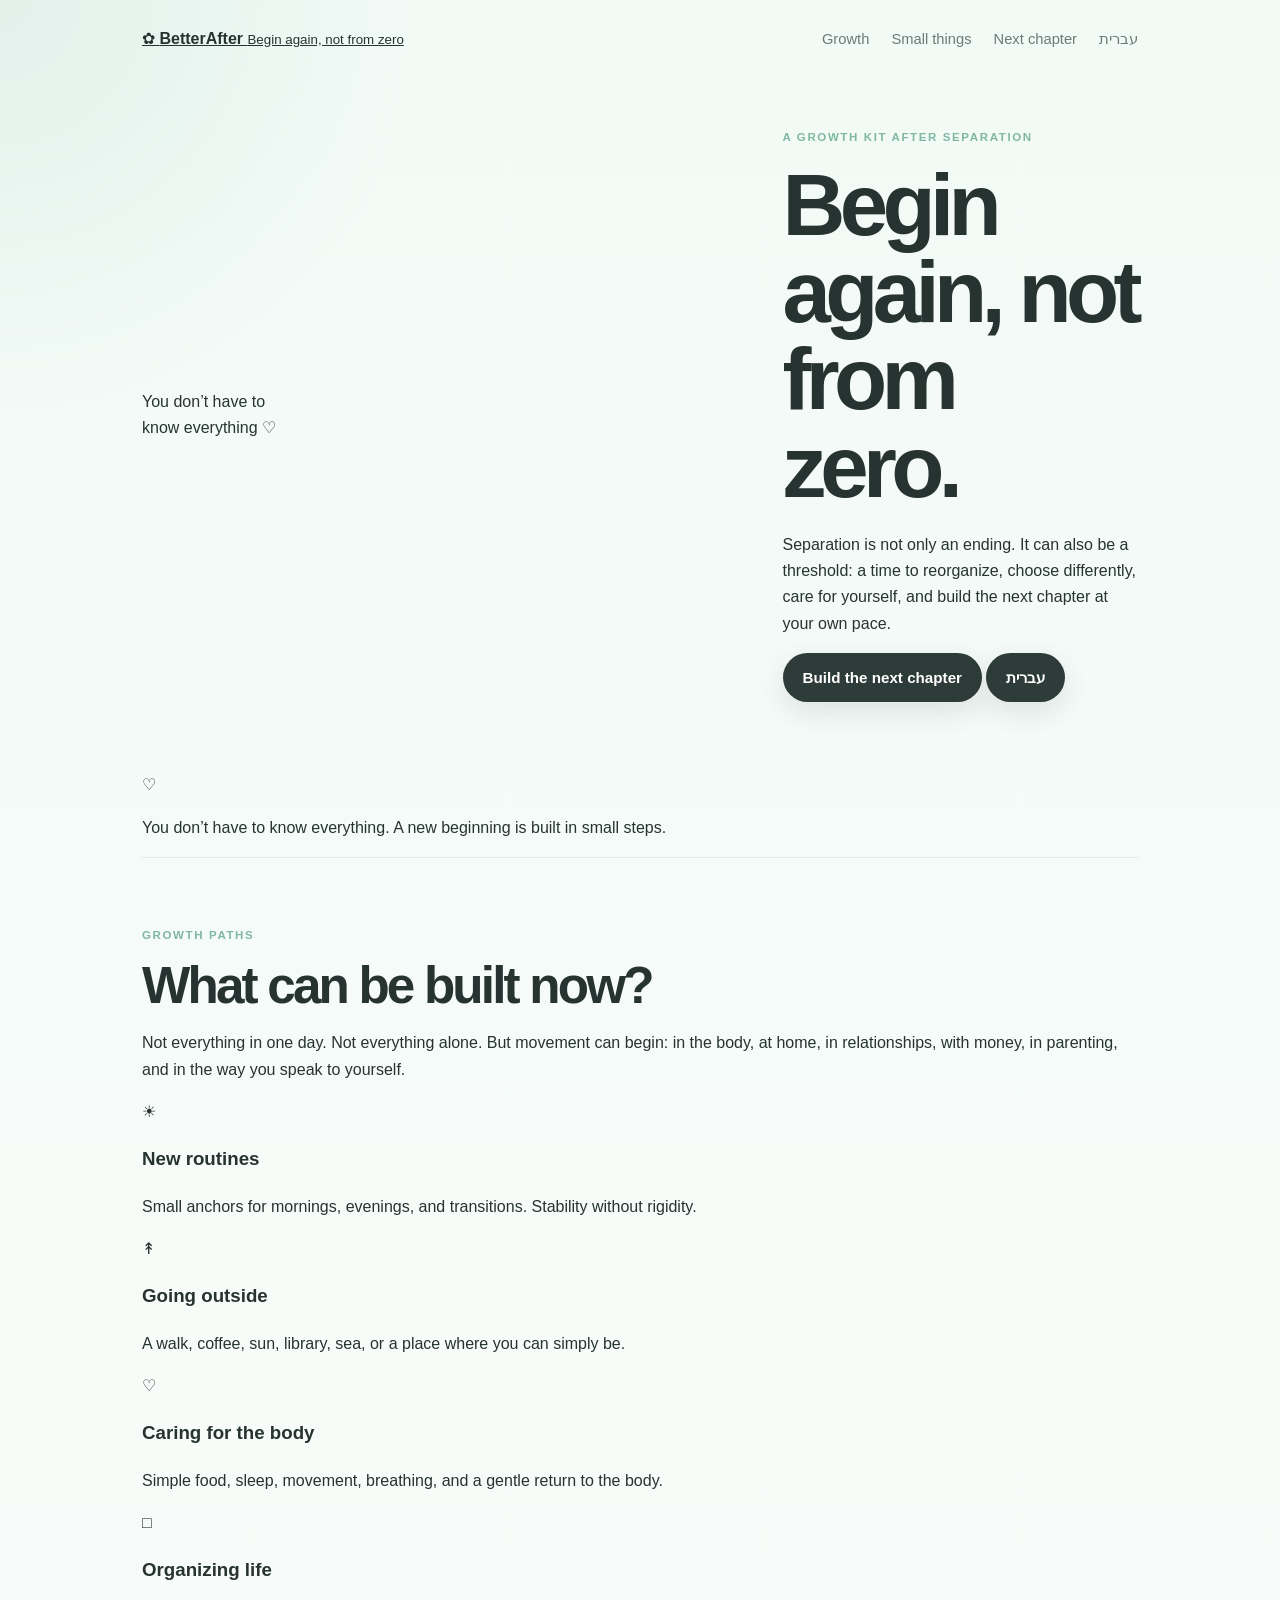
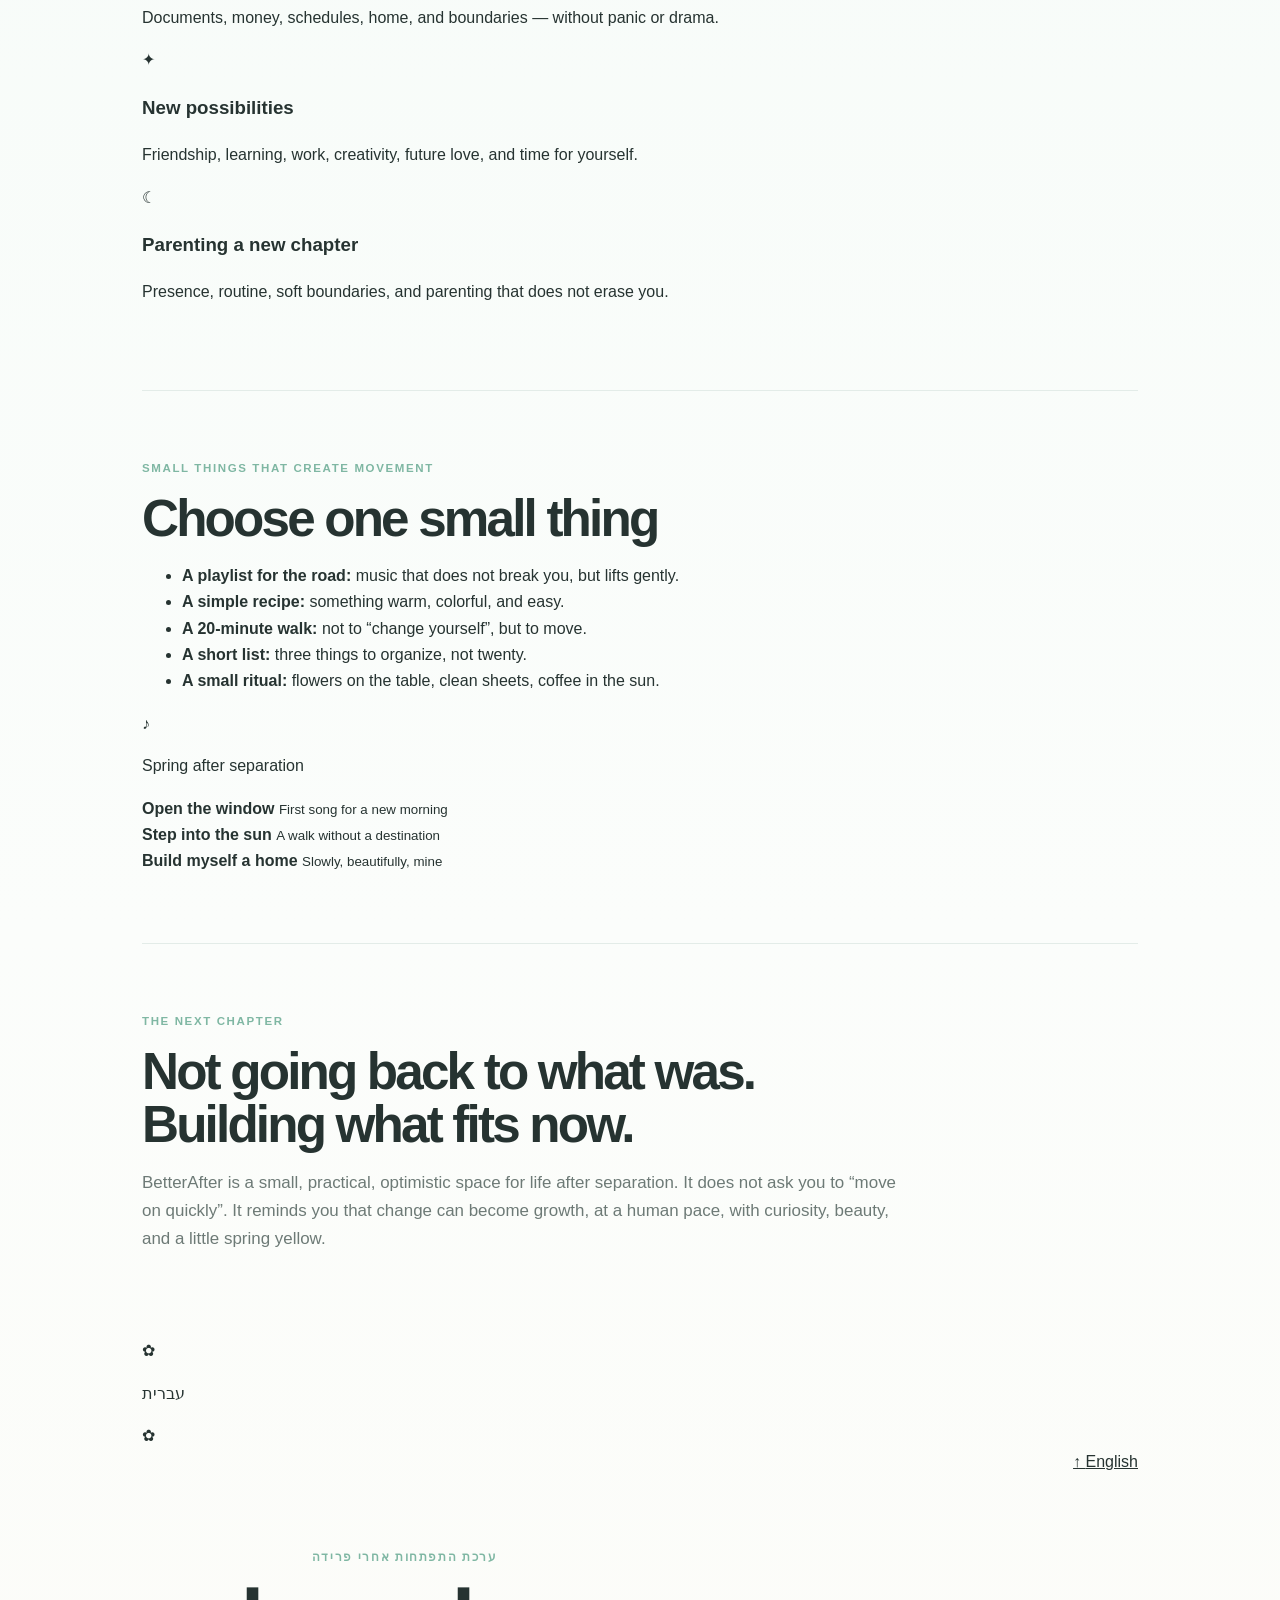
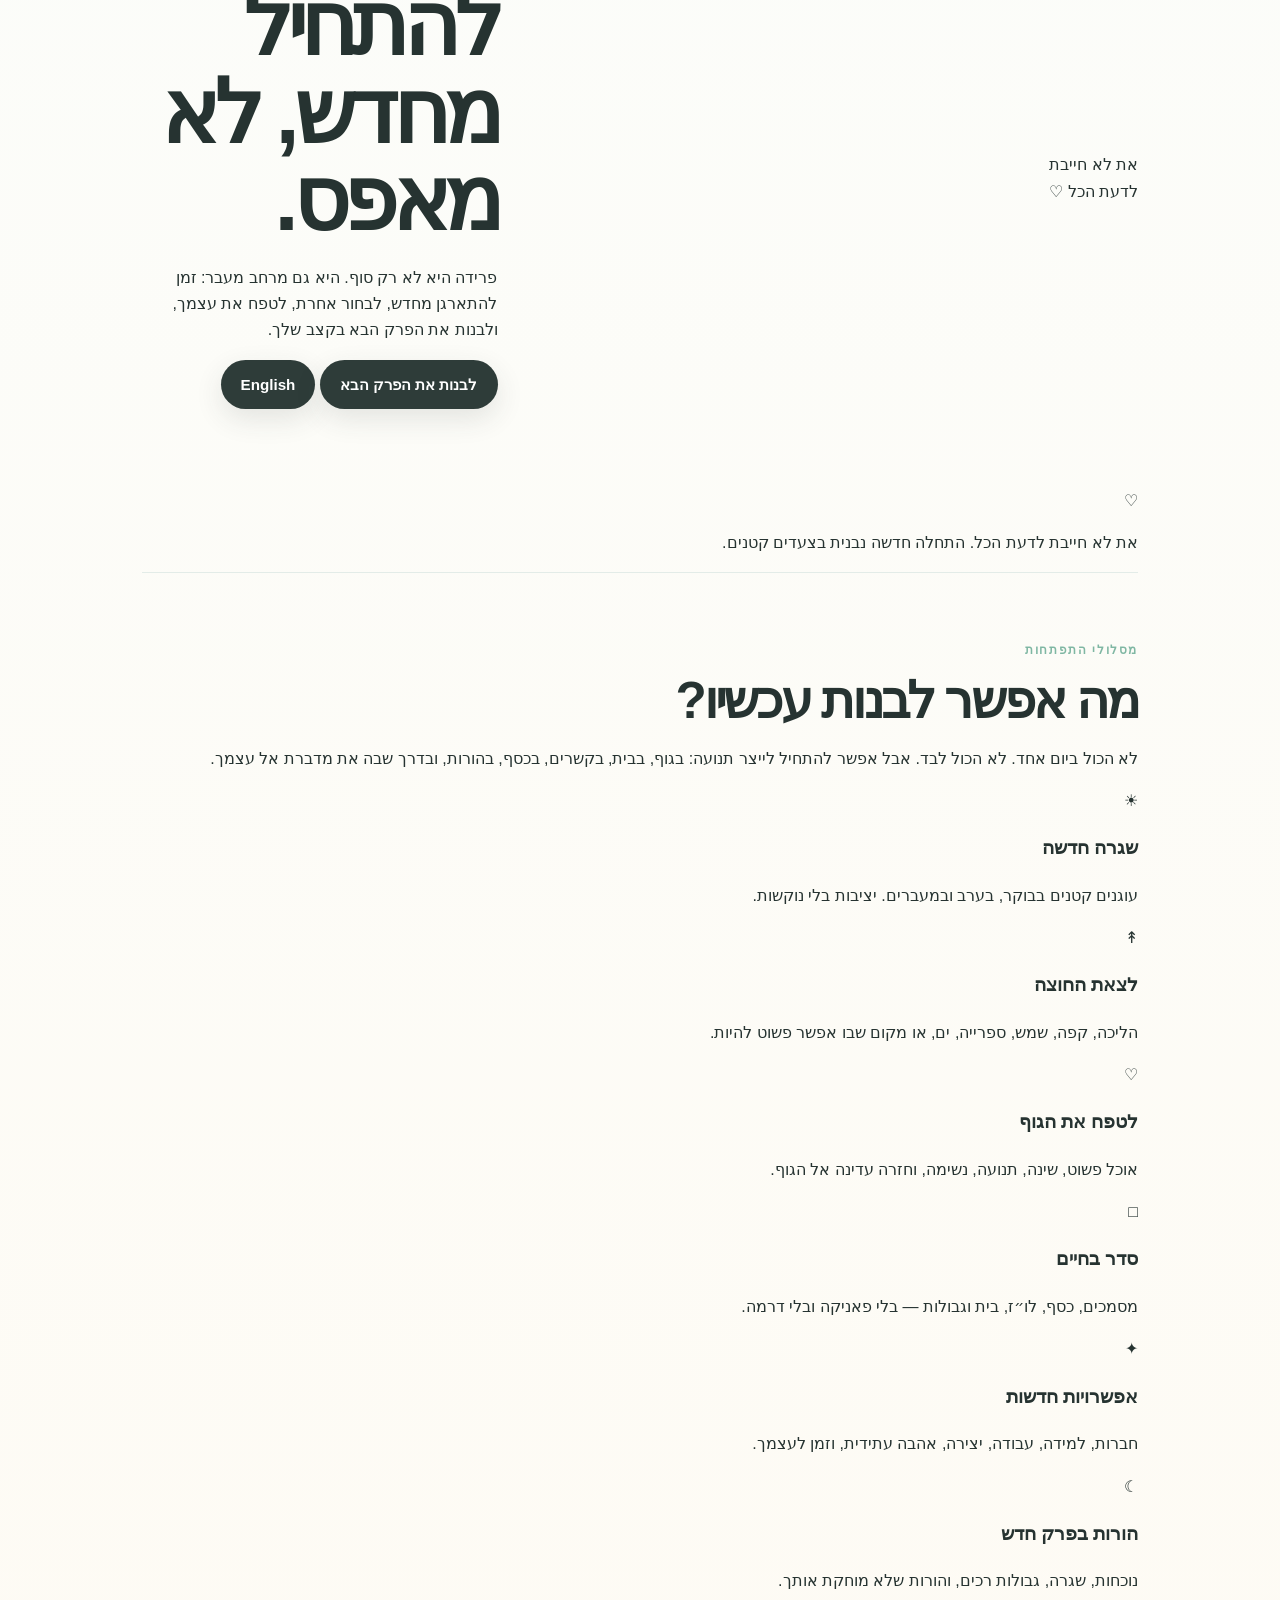
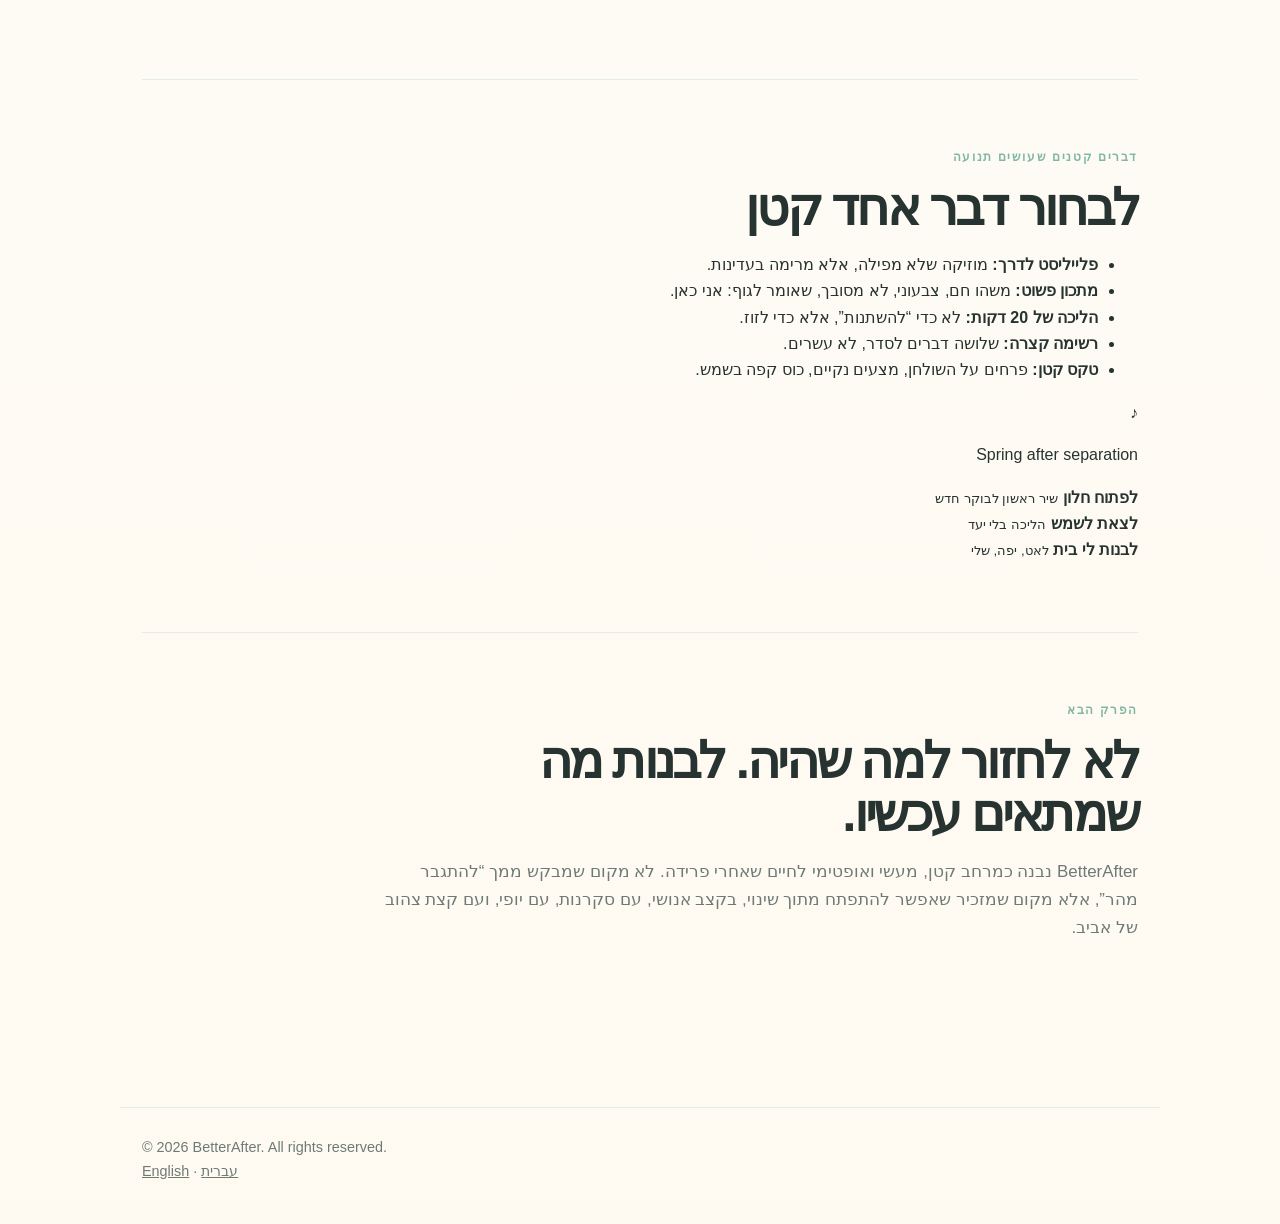
==== commit b8d58d4d: "Remove versioning from stylesheet link" ====
--- a/index.html
+++ b/index.html
@@ -7,7 +7,7 @@
   <title>BetterAfter | Begin again, not from zero</title>
   <meta name="description" content="BetterAfter is a gentle, colorful growth kit for rebuilding life after separation. English and Hebrew on one page." />
 
-  <link rel="stylesheet" href="styles.css?v=5" />
+  <link rel="stylesheet" href="styles.css" />
 </head>
 
 <body>
--- a/styles.css
+++ b/styles.css
@@ -1,38 +1,17 @@
-/* BetterAfter — professional one-page bilingual design */
-/* English starts first; Hebrew section appears later on the same page */
-
 :root {
-  --bg: #f7f6f1;
-  --bg-soft: #fbfaf6;
-  --paper: #ffffff;
-  --paper-warm: #fffdf8;
-
-  --ink: #222b28;
-  --muted: #68736f;
-  --soft-muted: #8b9691;
-
-  --green: #355f4f;
-  --green-soft: #e7eee9;
-  --sage: #b8c8bb;
-
-  --blue-grey: #e5edf0;
-  --sand: #ede4d4;
-  --warm-yellow: #f3dc92;
-
-  --line: rgba(40, 60, 52, 0.13);
-  --line-strong: rgba(40, 60, 52, 0.2);
-
-  --shadow: 0 18px 44px rgba(34, 43, 40, 0.08);
-  --shadow-soft: 0 8px 22px rgba(34, 43, 40, 0.06);
-
-  --radius-xl: 28px;
-  --radius-lg: 20px;
-  --radius-md: 14px;
-
-  --max: 1120px;
-}
-
-/* Base */
+  --bg: #fbfdfb;
+  --bg-soft: #f2faf6;
+  --mint: #dcefe7;
+  --mint-deep: #7fb7a3;
+  --text: #263331;
+  --muted: #6d7a76;
+  --line: #e3ece8;
+  --white: #ffffff;
+  --cream: #fffaf1;
+  --shadow: 0 14px 38px rgba(52, 94, 82, 0.08);
+  --radius: 22px;
+  --max: 1040px;
+}
 
 * {
   box-sizing: border-box;
@@ -40,831 +19,241 @@
 
 html {
   scroll-behavior: smooth;
-  scroll-padding-top: 110px;
 }
 
 body {
   margin: 0;
-  color: var(--ink);
   font-family: Arial, Helvetica, sans-serif;
+  color: var(--text);
+  background:
+    radial-gradient(circle at top left, rgba(220, 239, 231, 0.75), transparent 420px),
+    linear-gradient(180deg, var(--bg-soft) 0%, var(--bg) 42%, var(--cream) 100%);
   line-height: 1.65;
-  background:
-    radial-gradient(circle at 8% 5%, rgba(184, 200, 187, 0.32), transparent 20rem),
-    radial-gradient(circle at 86% 12%, rgba(229, 237, 240, 0.78), transparent 22rem),
-    linear-gradient(180deg, var(--bg-soft) 0%, var(--bg) 52%, #f4efe6 100%);
 }
 
 a {
   color: inherit;
 }
 
-/* Language direction */
-
-[lang="en"],
-.english-section {
-  direction: ltr;
-  text-align: left;
-}
-
-[lang="he"],
-.hebrew-section {
-  direction: rtl;
-  text-align: right;
-  font-family: Arial, "Noto Sans Hebrew", "Segoe UI", sans-serif;
-}
-
-/* Header */
-
 .site-header {
-  position: sticky;
-  top: 12px;
-  z-index: 50;
   max-width: var(--max);
-  margin: 18px auto 0;
-  padding: 14px 18px;
+  margin: 0 auto;
+  padding: 26px 22px 12px;
   display: flex;
-  align-items: center;
   justify-content: space-between;
-  gap: 22px;
-  border: 1px solid var(--line);
-  border-radius: 999px;
-  background: rgba(255, 253, 248, 0.86);
-  box-shadow: var(--shadow-soft);
-  backdrop-filter: blur(14px);
-}
-
-.brand {
-  display: inline-flex;
-  align-items: center;
-  gap: 12px;
-  text-decoration: none;
-}
-
-.brand-flower {
-  width: 42px;
-  height: 42px;
-  display: grid;
-  place-items: center;
-  border-radius: 50%;
-  background: var(--green-soft);
-  color: var(--green);
-  font-size: 1.15rem;
-}
-
-.brand strong {
-  display: block;
-  color: var(--green);
-  font-size: 1.05rem;
+  align-items: center;
+}
+
+.logo {
+  font-size: 1.08rem;
+  font-weight: 700;
   letter-spacing: -0.02em;
-  line-height: 1.1;
-}
-
-.brand small {
-  display: block;
-  color: var(--muted);
-  font-size: 0.76rem;
-  margin-top: 3px;
 }
 
 .main-nav {
   display: flex;
-  align-items: center;
-  gap: 24px;
-  white-space: nowrap;
+  gap: 22px;
+  align-items: center;
 }
 
 .main-nav a {
-  color: var(--green);
   text-decoration: none;
-  font-weight: 700;
   font-size: 0.92rem;
+  color: var(--muted);
 }
 
 .main-nav a:hover {
-  color: var(--ink);
-}
-
-.language-pill,
-.local-language-nav a {
-  padding: 8px 14px;
-  border-radius: 999px;
-  background: var(--green-soft);
-  border: 1px solid var(--line);
-  text-decoration: none;
-  color: var(--green);
-  font-weight: 800;
-}
-
-/* Layout */
+  color: var(--text);
+}
 
 main {
   max-width: var(--max);
   margin: 0 auto;
-  padding: 18px 20px 54px;
-}
-
-.language-section {
-  padding-top: 10px;
-}
-
-.hebrew-section {
-  margin-top: 34px;
-}
-
-.local-language-nav {
-  display: flex;
-  justify-content: flex-start;
-  margin-bottom: 16px;
-}
-
-.hebrew-section .local-language-nav {
-  justify-content: flex-end;
-}
-
-/* Hero */
+  padding: 0 22px 80px;
+}
 
 .hero {
+  min-height: 68vh;
   display: grid;
-  grid-template-columns: 0.86fr 1.14fr;
-  gap: 24px;
-  min-height: 500px;
-  align-items: stretch;
-}
-
-.hebrew-section .hero {
-  grid-template-columns: 0.86fr 1.14fr;
-}
-
-/* Visual panel: professional abstract garden, not childish */
-
-.spring-scene {
-  position: relative;
-  min-height: 500px;
-  overflow: hidden;
-  border-radius: var(--radius-xl);
-  border: 1px solid var(--line);
-  background:
-    linear-gradient(180deg, #eef4f2 0%, #f7f3e9 58%, #e7eee4 100%);
-  box-shadow: var(--shadow);
-}
-
-/* Abstract urban blocks */
-.spring-scene::before {
-  content: "";
-  position: absolute;
-  inset: 0;
-  height: 42%;
-  background:
-    linear-gradient(90deg,
-      rgba(184, 200, 187, 0.28) 0 20%,
-      rgba(255, 255, 255, 0.35) 20% 21%,
-      rgba(229, 237, 240, 0.52) 21% 45%,
-      rgba(255, 255, 255, 0.35) 45% 46%,
-      rgba(237, 228, 212, 0.62) 46% 72%,
-      rgba(255, 255, 255, 0.35) 72% 73%,
-      rgba(184, 200, 187, 0.34) 73% 100%
-    );
-  opacity: 0.9;
-}
-
-/* Subtle plant field */
-.spring-scene::after {
-  content: "";
-  position: absolute;
-  left: -10%;
-  right: -10%;
-  bottom: -8%;
-  height: 52%;
-  border-radius: 50% 50% 0 0;
-  background:
-    repeating-linear-gradient(
-      74deg,
-      transparent 0 12px,
-      rgba(53, 95, 79, 0.14) 12px 14px,
-      transparent 14px 24px
-    ),
-    repeating-linear-gradient(
-      105deg,
-      transparent 0 16px,
-      rgba(104, 115, 111, 0.12) 16px 18px,
-      transparent 18px 28px
-    ),
-    linear-gradient(180deg, #dce8d9, #b8c8bb);
-  opacity: 0.9;
-}
-
-.sun {
-  position: absolute;
-  top: 138px;
-  inset-inline-start: 62px;
-  width: 78px;
-  height: 78px;
-  border-radius: 50%;
-  background: rgba(243, 220, 146, 0.84);
-  box-shadow:
-    0 0 0 18px rgba(243, 220, 146, 0.13),
-    0 0 58px rgba(243, 220, 146, 0.25);
-}
-
-.hill {
-  display: none;
-}
-
-/* Turn daisies into subtle botanical markers */
-
-.daisy {
-  position: absolute;
-  width: 46px;
-  height: 46px;
-  border-radius: 50%;
-  background:
-    radial-gradient(circle at center, #7a6748 0 13%, transparent 14%),
-    conic-gradient(
-      from 0deg,
-      rgba(243, 220, 146, 0.95) 0 10%,
-      transparent 10% 16%,
-      rgba(243, 220, 146, 0.95) 16% 26%,
-      transparent 26% 32%,
-      rgba(243, 220, 146, 0.95) 32% 42%,
-      transparent 42% 48%,
-      rgba(243, 220, 146, 0.95) 48% 58%,
-      transparent 58% 64%,
-      rgba(243, 220, 146, 0.95) 64% 74%,
-      transparent 74% 80%,
-      rgba(243, 220, 146, 0.95) 80% 90%,
-      transparent 90% 100%
-    );
-  filter: drop-shadow(0 8px 10px rgba(60, 74, 63, 0.08));
-  z-index: 2;
-}
-
-.daisy::after {
-  content: "";
-  position: absolute;
-  left: 22px;
-  top: 38px;
-  width: 3px;
-  height: 92px;
-  border-radius: 999px;
-  background: rgba(53, 95, 79, 0.58);
-  z-index: -1;
-}
-
-.daisy span {
-  display: none;
-}
-
-.daisy-one {
-  bottom: 64px;
-  left: 46px;
-  transform: rotate(7deg) scale(1);
-}
-
-.daisy-two {
-  bottom: 116px;
-  right: 64px;
-  transform: rotate(-10deg) scale(0.82);
-}
-
-.daisy-three {
-  bottom: 50px;
-  right: 150px;
-  transform: rotate(14deg) scale(0.72);
-}
-
-.daisy-four {
-  bottom: 158px;
-  left: 170px;
-  transform: rotate(-4deg) scale(0.62);
-}
-
-/* Note card */
-
-.note-card {
-  position: absolute;
-  right: 50%;
-  bottom: 122px;
-  transform: translateX(50%) rotate(-2deg);
-  width: min(300px, 76%);
-  padding: 28px 24px;
-  border-radius: 18px;
-  background: rgba(255, 253, 248, 0.9);
-  box-shadow: 0 18px 40px rgba(34, 43, 40, 0.11);
-  text-align: center;
-  border: 1px solid rgba(255, 255, 255, 0.72);
-  z-index: 3;
-}
-
-.note-card p {
-  margin: 0;
-  color: var(--green);
-  font-family: Georgia, "Times New Roman", serif;
-  font-size: 1.28rem;
-  line-height: 1.45;
-}
-
-/* Hero text */
-
-.hero-content {
-  border-radius: var(--radius-xl);
-  border: 1px solid var(--line);
-  background:
-    radial-gradient(circle at 100% 0%, rgba(229, 237, 240, 0.52), transparent 14rem),
-    radial-gradient(circle at 0% 100%, rgba(243, 220, 146, 0.14), transparent 12rem),
-    rgba(255, 253, 248, 0.88);
-  box-shadow: var(--shadow);
-  padding: clamp(36px, 5vw, 66px);
-  display: flex;
-  flex-direction: column;
-  justify-content: center;
+  grid-template-columns: 1.25fr 0.75fr;
+  gap: 48px;
+  align-items: center;
+  padding: 64px 0 70px;
 }
 
 .eyebrow {
-  margin: 0 0 12px;
-  color: var(--green);
-  font-weight: 800;
-  letter-spacing: 0.04em;
-  font-size: 0.84rem;
-}
-
-h1,
-h2,
-h3,
-p {
-  margin-top: 0;
+  margin: 0 0 14px;
+  color: var(--mint-deep);
+  text-transform: uppercase;
+  letter-spacing: 0.14em;
+  font-size: 0.72rem;
+  font-weight: 700;
 }
 
 h1 {
-  margin-bottom: 20px;
-  color: var(--green);
-  font-size: clamp(3rem, 6.4vw, 6rem);
-  line-height: 0.96;
-  letter-spacing: -0.07em;
-  font-weight: 830;
-}
-
-.hebrew-section h1 {
-  letter-spacing: -0.055em;
-}
-
-.hero-lead {
+  margin: 0 0 22px;
+  max-width: 720px;
+  font-size: clamp(2.8rem, 6.8vw, 5.6rem);
+  line-height: 1;
+  letter-spacing: -0.065em;
+  font-weight: 760;
+}
+
+.lead {
   max-width: 650px;
-  color: var(--muted);
-  font-size: clamp(1.06rem, 1.55vw, 1.22rem);
-  margin-bottom: 30px;
-}
-
-.hero-actions {
-  display: flex;
-  flex-wrap: wrap;
-  gap: 12px;
-}
-
-.hebrew-section .hero-actions {
-  justify-content: flex-start;
+  margin: 0 0 30px;
+  color: var(--muted);
+  font-size: clamp(1.05rem, 1.7vw, 1.22rem);
 }
 
 .button {
   display: inline-flex;
   align-items: center;
   justify-content: center;
-  min-height: 48px;
+  min-height: 46px;
   padding: 12px 20px;
   border-radius: 999px;
+  background: #2e3c39;
+  color: var(--white);
   text-decoration: none;
-  font-weight: 800;
-  font-size: 0.94rem;
-}
-
-.button.primary {
-  background: var(--green);
-  color: #fff;
-  box-shadow: 0 12px 28px rgba(40, 87, 68, 0.16);
-}
-
-.button.soft {
-  background: var(--green-soft);
-  color: var(--green);
+  font-weight: 700;
+  font-size: 0.95rem;
+  box-shadow: 0 10px 28px rgba(46, 60, 57, 0.12);
+}
+
+.button:hover {
+  background: #1f2d2b;
+}
+
+.hero-card,
+.card {
+  background: rgba(255, 255, 255, 0.78);
   border: 1px solid var(--line);
-}
-
-/* Mantra */
-
-.mantra {
-  margin-top: 22px;
-  padding: 22px 28px;
-  display: flex;
-  align-items: center;
-  justify-content: center;
-  gap: 14px;
-  border-radius: var(--radius-lg);
-  background: rgba(231, 238, 233, 0.72);
-  border: 1px solid var(--line);
-  text-align: center;
-}
-
-.mantra span {
-  color: var(--green);
-  font-size: 1.35rem;
-}
-
-.mantra p {
-  margin: 0;
-  color: var(--green);
-  font-size: 1.1rem;
-  font-weight: 750;
-}
-
-/* Sections */
+  border-radius: var(--radius);
+  box-shadow: var(--shadow);
+}
+
+.hero-card {
+  padding: 30px;
+}
+
+.hero-card h2 {
+  margin: 0 0 14px;
+  font-size: clamp(1.55rem, 2.6vw, 2.2rem);
+  line-height: 1.08;
+  letter-spacing: -0.045em;
+  font-weight: 720;
+}
+
+.hero-card p {
+  margin: 0;
+  color: var(--muted);
+}
 
 .section {
-  padding: 78px 0 0;
-}
-
-.section-heading {
+  padding: 68px 0;
+  border-top: 1px solid var(--line);
+}
+
+.section h2 {
+  margin: 0 0 18px;
   max-width: 760px;
-  margin: 0 auto 30px;
-}
-
-.english-section .section-heading {
-  text-align: left;
-  margin-left: 0;
-}
-
-.hebrew-section .section-heading {
-  text-align: right;
-  margin-right: 0;
-}
-
-.section h2 {
-  margin-bottom: 14px;
-  color: var(--green);
-  font-size: clamp(2rem, 3.8vw, 3.55rem);
+  font-size: clamp(2rem, 4vw, 3.25rem);
   line-height: 1.04;
   letter-spacing: -0.055em;
-}
-
-.hebrew-section .section h2 {
-  letter-spacing: -0.04em;
-}
-
-.section-heading p:not(.eyebrow),
-.next-chapter > p {
-  color: var(--muted);
-  font-size: 1.05rem;
-}
-
-/* Cards */
-
-.growth-grid {
+  font-weight: 740;
+}
+
+.section > p:not(.eyebrow) {
+  max-width: 760px;
+  color: var(--muted);
+  font-size: 1.06rem;
+}
+
+.cards {
   display: grid;
   grid-template-columns: repeat(3, 1fr);
   gap: 18px;
-}
-
-.growth-card {
-  min-height: 215px;
-  padding: 26px;
-  border-radius: var(--radius-lg);
-  border: 1px solid var(--line);
-  box-shadow: var(--shadow-soft);
-  background: var(--paper);
-  transition: transform 0.18s ease, box-shadow 0.18s ease;
-}
-
-.growth-card:hover {
-  transform: translateY(-3px);
-  box-shadow: var(--shadow);
-}
-
-.growth-card.yellow {
-  background: linear-gradient(135deg, #fff8df, #fffdf8);
-}
-
-.growth-card.peach {
-  background: linear-gradient(135deg, #f8eadf, #fffdf8);
-}
-
-.growth-card.green {
-  background: linear-gradient(135deg, #e7eee9, #fffdf8);
-}
-
-.growth-card.blue {
-  background: linear-gradient(135deg, #e5edf0, #fffdf8);
-}
-
-.growth-card.pink {
-  background: linear-gradient(135deg, #f3e6e8, #fffdf8);
-}
-
-.growth-card.lavender {
-  background: linear-gradient(135deg, #eee9f2, #fffdf8);
-}
-
-.card-icon {
-  width: 52px;
-  height: 52px;
-  display: grid;
-  place-items: center;
-  margin-bottom: 26px;
-  border-radius: 50%;
-  background: rgba(255, 255, 255, 0.74);
-  color: var(--green);
-  font-size: 1.25rem;
-}
-
-.growth-card h3 {
-  margin-bottom: 8px;
-  color: var(--green);
-  font-size: 1.22rem;
+  margin-top: 30px;
+}
+
+.card {
+  padding: 24px;
+}
+
+.card h3 {
+  margin: 0 0 10px;
+  font-size: 1.08rem;
+  line-height: 1.2;
   letter-spacing: -0.025em;
 }
 
-.growth-card p {
-  color: var(--muted);
-  margin-bottom: 0;
-}
-
-/* Split section */
-
-.split-section {
-  display: grid;
-  grid-template-columns: 1.05fr 0.95fr;
-  gap: 22px;
-  align-items: stretch;
-}
-
-.paper-list,
-.playlist-card,
-.next-chapter {
-  border: 1px solid var(--line);
-  border-radius: var(--radius-xl);
-  box-shadow: var(--shadow-soft);
-}
-
-.paper-list {
-  background: rgba(255, 253, 248, 0.88);
-  padding: clamp(28px, 4vw, 46px);
-}
-
-.paper-list h2 {
-  text-align: inherit;
-}
-
-.paper-list ul {
-  margin: 22px 0 0;
-  padding-inline-start: 20px;
-  color: var(--muted);
-}
-
-.hebrew-section .paper-list ul {
-  padding-inline-start: 0;
-  padding-inline-end: 20px;
-}
-
-.paper-list li {
-  margin-bottom: 14px;
-}
-
-.paper-list strong {
-  color: var(--green);
-}
-
-.playlist-card {
-  background:
-    radial-gradient(circle at 18% 12%, rgba(243, 220, 146, 0.16), transparent 9rem),
-    linear-gradient(135deg, #eef4f2, #fff8ed);
-  padding: clamp(28px, 4vw, 46px);
-}
-
-.playlist-top {
-  display: flex;
-  align-items: center;
-  gap: 12px;
-  margin-bottom: 28px;
-}
-
-.playlist-top span {
-  width: 52px;
-  height: 52px;
-  display: grid;
-  place-items: center;
-  border-radius: 50%;
-  background: var(--paper);
-  color: var(--green);
-  font-size: 1.25rem;
-}
-
-.playlist-top p {
-  margin: 0;
-  color: var(--green);
-  font-weight: 850;
-  font-size: 1.12rem;
-}
-
-.track {
-  display: flex;
-  align-items: center;
-  gap: 14px;
-  margin-bottom: 14px;
-  padding: 14px;
-  border-radius: 16px;
-  background: rgba(255, 253, 248, 0.72);
-  border: 1px solid rgba(40, 60, 52, 0.08);
-}
-
-.track > span {
-  width: 36px;
-  height: 36px;
-  flex: 0 0 36px;
-  border-radius: 50%;
-  background:
-    radial-gradient(circle at center, var(--green) 0 18%, transparent 19%),
-    conic-gradient(
-      rgba(243, 220, 146, 0.9) 0 12%,
-      transparent 12% 18%,
-      rgba(243, 220, 146, 0.9) 18% 30%,
-      transparent 30% 36%,
-      rgba(243, 220, 146, 0.9) 36% 48%,
-      transparent 48% 54%,
-      rgba(243, 220, 146, 0.9) 54% 66%,
-      transparent 66% 72%,
-      rgba(243, 220, 146, 0.9) 72% 84%,
-      transparent 84% 90%,
-      rgba(243, 220, 146, 0.9) 90% 100%
-    );
-}
-
-.track strong {
-  display: block;
-  color: var(--green);
-}
-
-.track small {
-  color: var(--muted);
-}
-
-/* Next chapter */
-
-.next-chapter {
-  display: grid;
-  grid-template-columns: 0.9fr 1.1fr;
-  gap: 26px;
-  align-items: center;
-  padding: clamp(28px, 4vw, 48px);
-  background:
-    radial-gradient(circle at 10% 100%, rgba(243, 220, 146, 0.14), transparent 13rem),
-    linear-gradient(135deg, rgba(231, 238, 233, 0.86), rgba(255, 253, 248, 0.96));
-}
-
-.next-chapter h2 {
-  margin-bottom: 0;
-}
-
-.next-chapter > p {
-  margin-bottom: 0;
-}
-
-/* Language divider */
-
-.language-divider {
-  margin: 86px auto 52px;
-  display: flex;
-  align-items: center;
-  justify-content: center;
-  gap: 18px;
-  color: var(--green);
-}
-
-.language-divider span {
-  font-size: 1.25rem;
-  color: var(--green);
-  opacity: 0.55;
-}
-
-.language-divider p {
-  margin: 0;
-  padding: 8px 18px;
-  border-radius: 999px;
-  background: rgba(255, 253, 248, 0.76);
-  border: 1px solid var(--line);
-  font-weight: 850;
-}
-
-/* Footer */
+.card p {
+  margin: 0;
+  color: var(--muted);
+  font-size: 0.98rem;
+}
+
+.note {
+  margin-top: 16px;
+  color: var(--muted);
+  font-size: 0.9rem;
+}
 
 .site-footer {
   max-width: var(--max);
   margin: 0 auto;
-  padding: 28px 20px 46px;
-  display: flex;
-  justify-content: space-between;
-  gap: 18px;
-  color: var(--muted);
-  font-size: 0.92rem;
+  padding: 28px 22px 40px;
+  border-top: 1px solid var(--line);
+  color: var(--muted);
+  font-size: 0.9rem;
 }
 
 .site-footer p {
   margin: 0;
 }
 
-.site-footer a {
-  color: var(--green);
-  text-decoration: none;
-  font-weight: 800;
-}
-
-/* Responsive */
-
-@media (max-width: 900px) {
+@media (max-width: 820px) {
   .site-header {
-    position: static;
-    border-radius: 28px;
-    align-items: flex-start;
-    flex-direction: column;
-  }
-
-  html {
-    scroll-padding-top: 20px;
+    display: block;
   }
 
   .main-nav {
+    margin-top: 14px;
     flex-wrap: wrap;
     gap: 12px 18px;
   }
 
-  .hero,
-  .split-section,
-  .next-chapter {
+  .hero {
     grid-template-columns: 1fr;
-  }
-
-  .growth-grid {
-    grid-template-columns: repeat(2, 1fr);
-  }
-
-  .spring-scene {
-    min-height: 390px;
-  }
-
-  .section-heading,
-  .english-section .section-heading,
-  .hebrew-section .section-heading {
-    margin-left: 0;
-    margin-right: 0;
-  }
-}
-
-@media (max-width: 620px) {
+    min-height: auto;
+    padding: 52px 0 58px;
+  }
+
+  .cards {
+    grid-template-columns: 1fr;
+  }
+}
+
+@media (max-width: 520px) {
+  main {
+    padding-inline: 18px;
+  }
+
   .site-header {
-    margin: 10px 10px 0;
-  }
-
-  main {
-    padding-inline: 10px;
-  }
-
-  .growth-grid {
-    grid-template-columns: 1fr;
+    padding-inline: 18px;
   }
 
   h1 {
-    font-size: clamp(2.65rem, 14vw, 4.2rem);
-  }
-
-  .hero-content {
-    padding: 30px 22px;
-  }
-
-  .spring-scene {
-    min-height: 330px;
-  }
-
-  .sun {
-    top: 128px;
-    width: 66px;
-    height: 66px;
-  }
-
-  .note-card {
-    bottom: 82px;
-  }
-
-  .daisy-four {
-    display: none;
-  }
-
-  .mantra {
-    display: block;
-  }
-
-  .mantra span {
-    display: block;
-    margin-bottom: 6px;
-  }
-
-  .site-footer {
-    flex-direction: column;
-    text-align: center;
-  }
-}
+    font-size: clamp(2.65rem, 16vw, 4.1rem);
+  }
+
+  .hero-card,
+  .card {
+    border-radius: 18px;
+  }
+
+  .section {
+    padding: 54px 0;
+  }
+}
